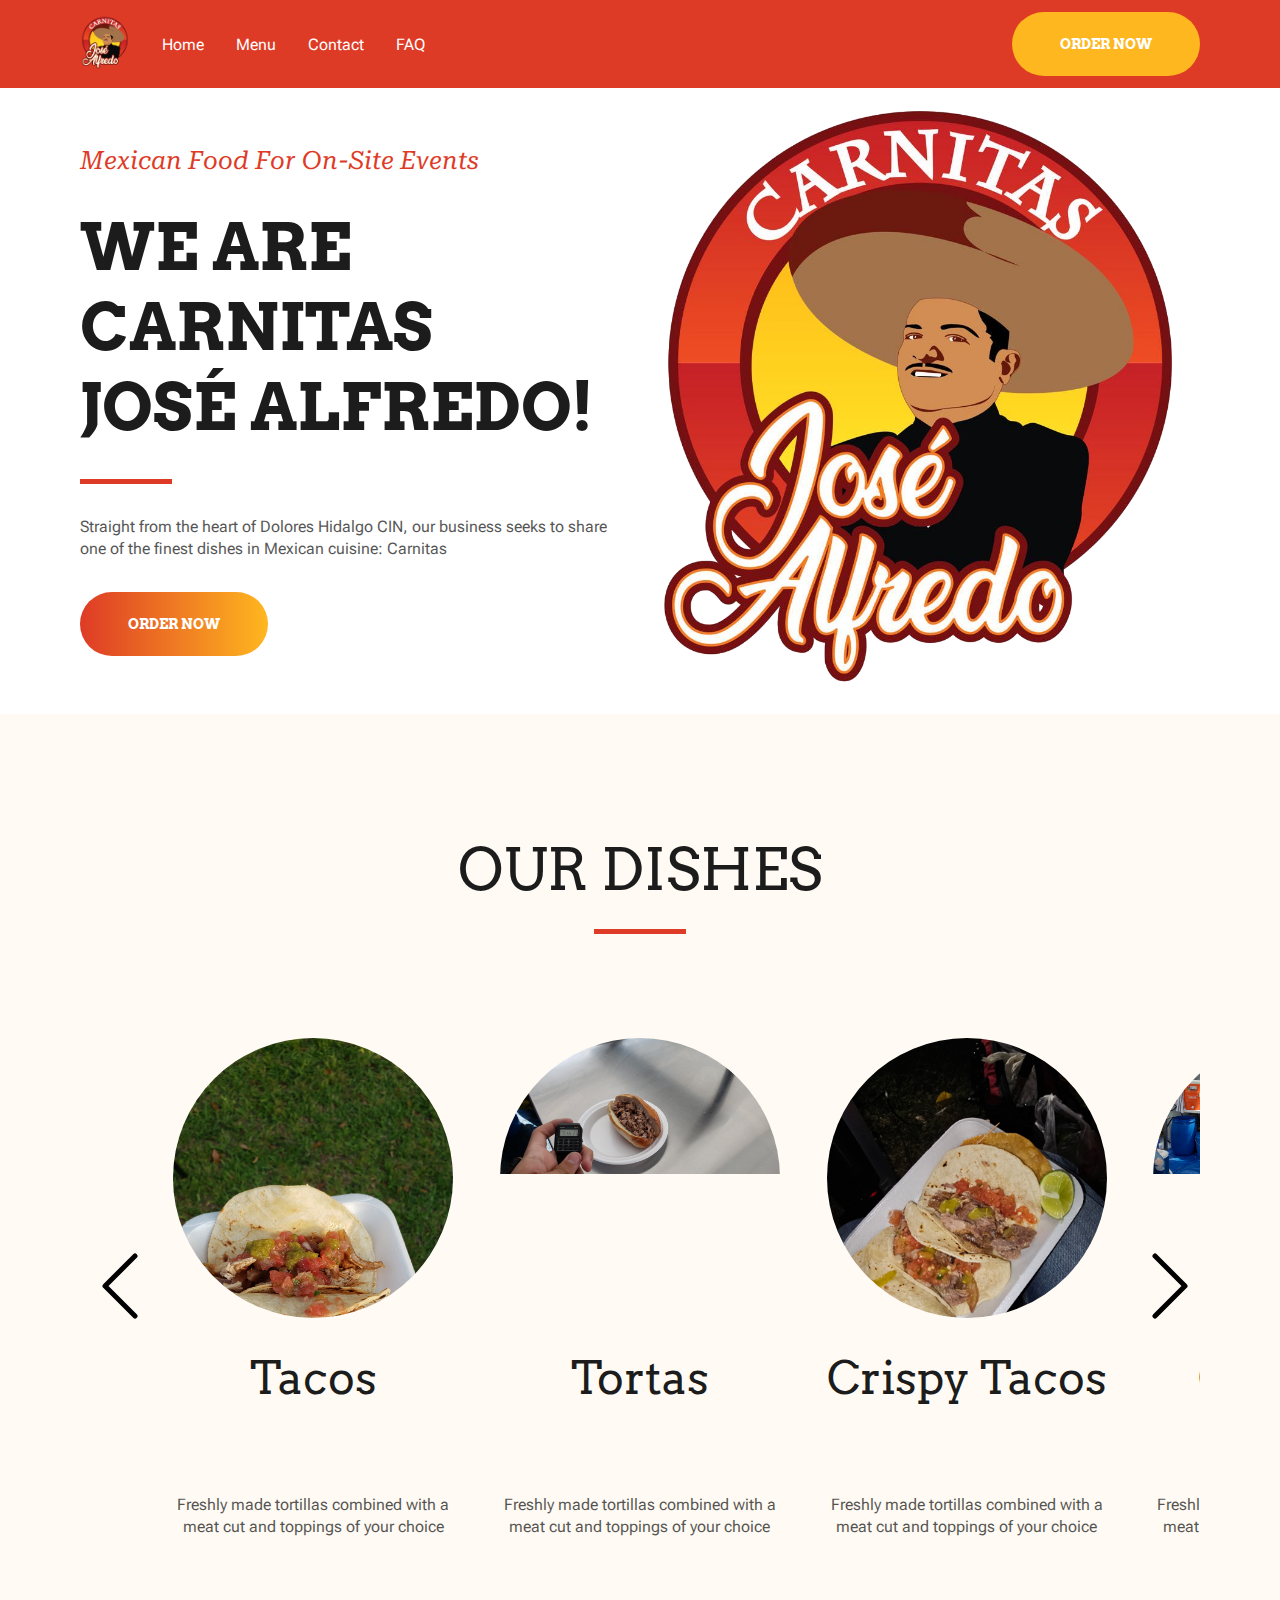
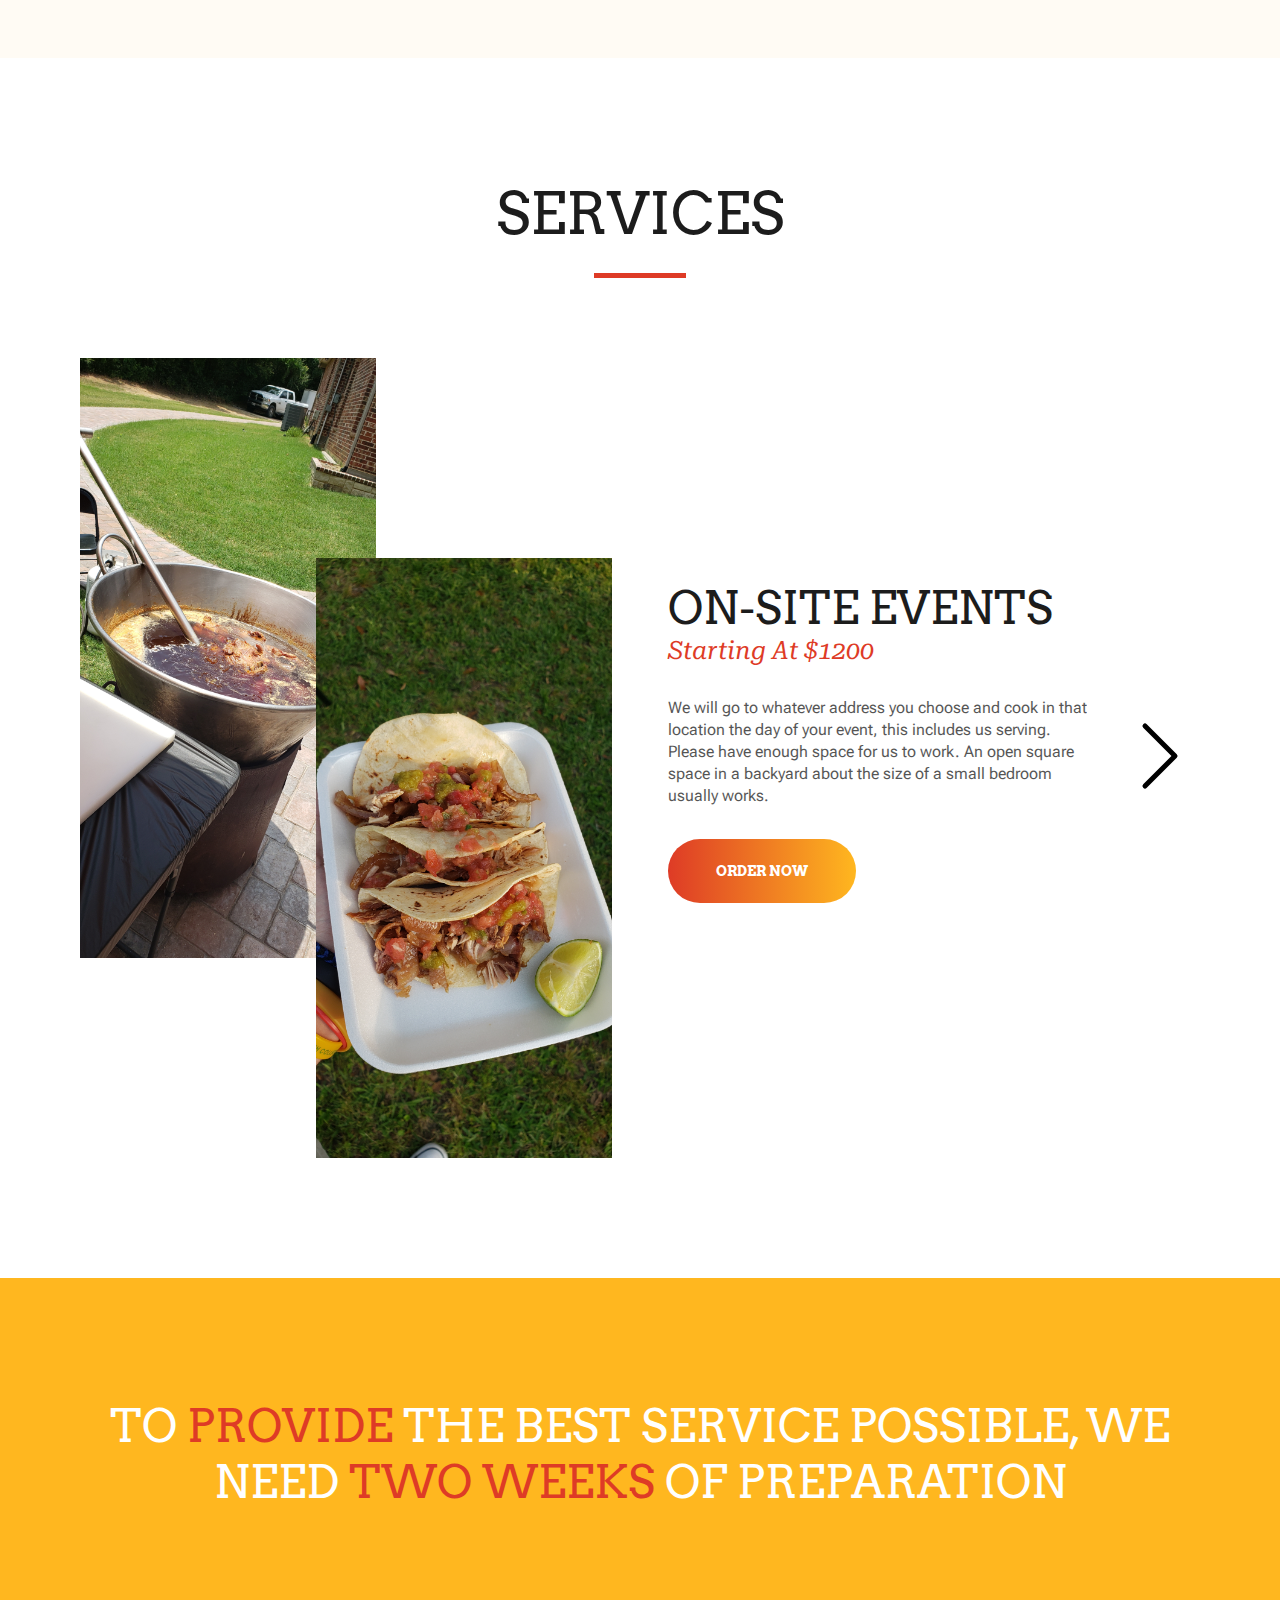
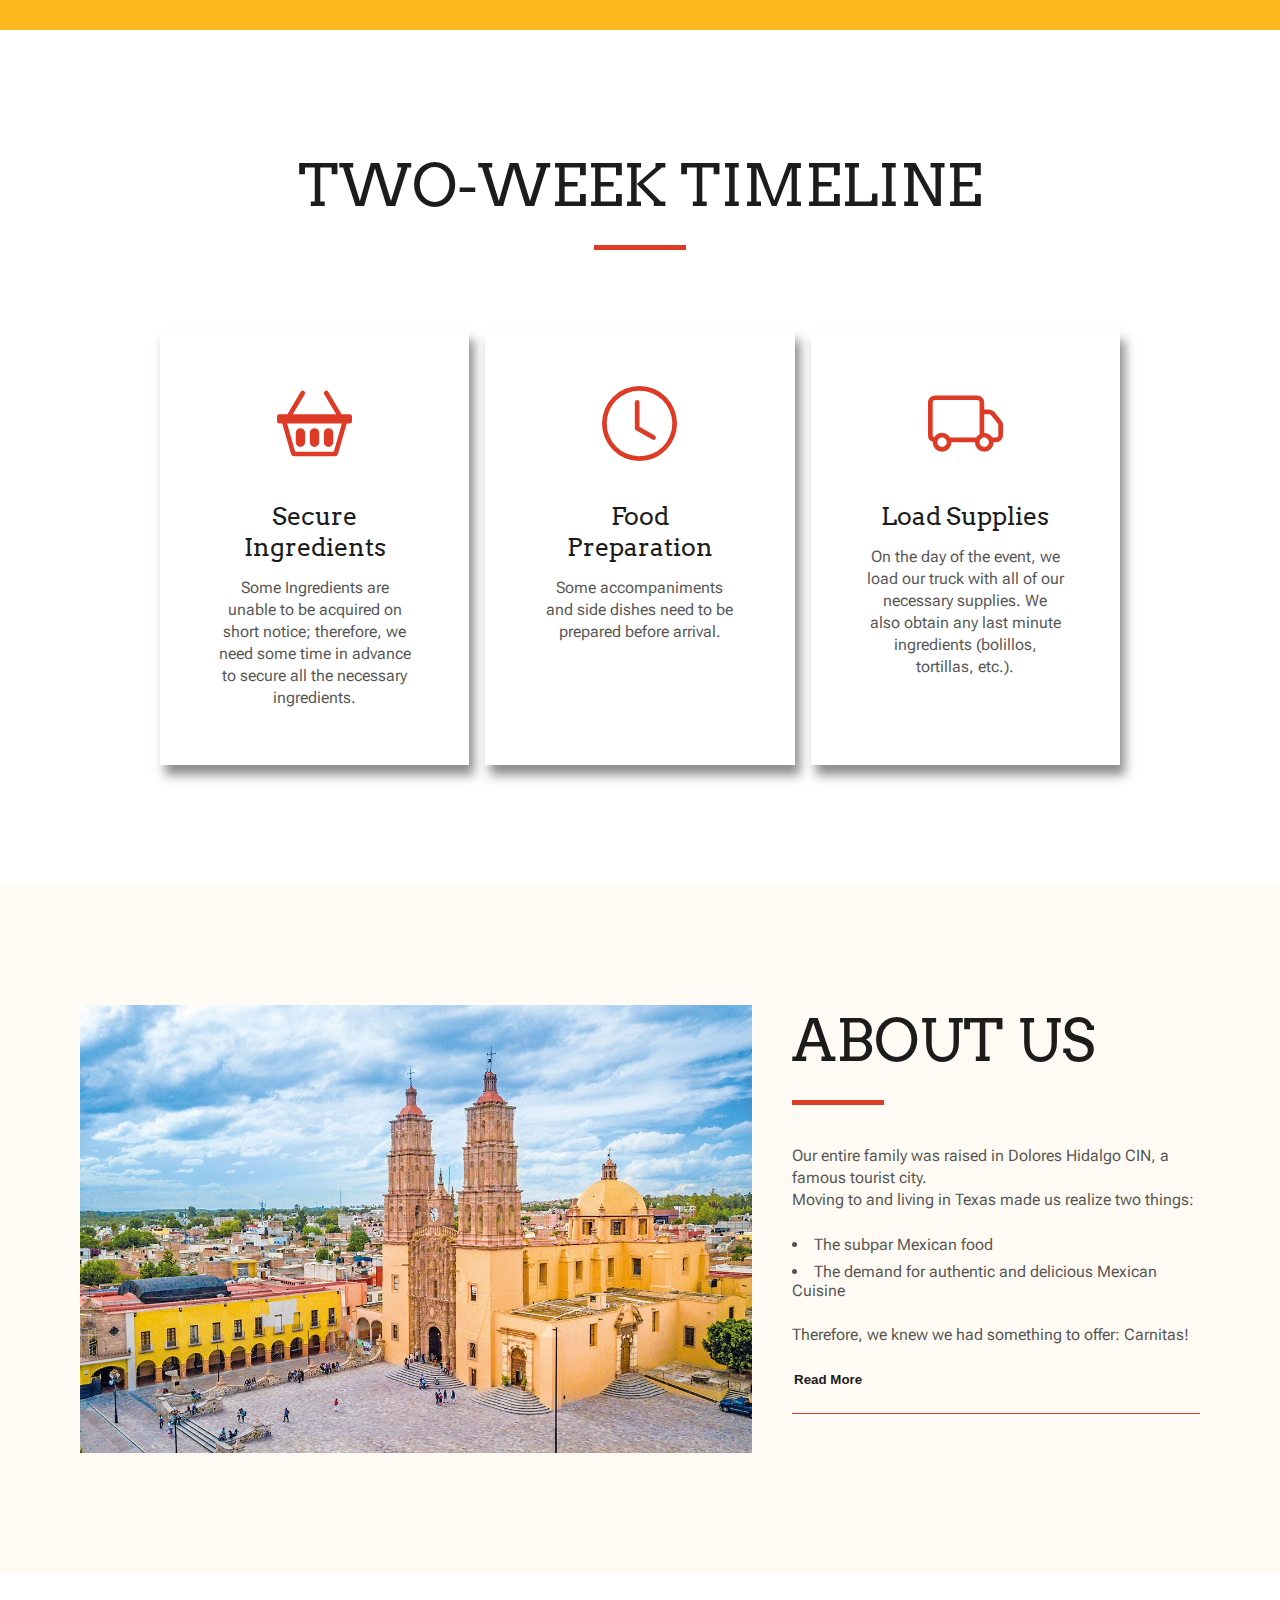
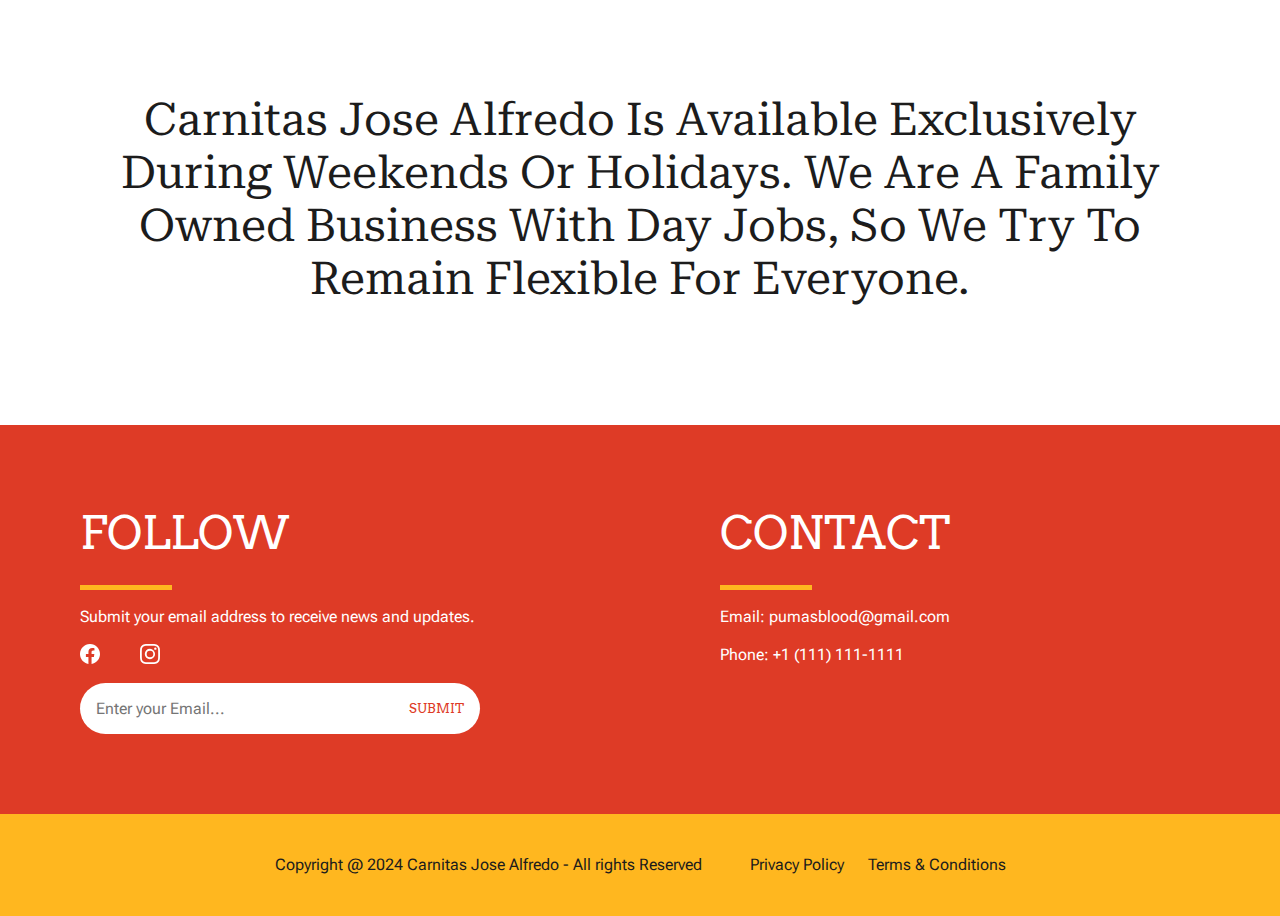
==== Website_files/index.html @ 7b14efde "cleaned index js file" ====
<!DOCTYPE html>
<html lang="en-US">
<head>
    <meta charset="UTF-8">
    <meta name="viewport" content="width=device-width, initial-scale=1.0">
    <title>Carnitas Jose Alfredo!</title>


    <link rel="preconnect" href="https://fonts.googleapis.com">
    <link rel="preconnect" href="https://fonts.gstatic.com" crossorigin>
    <link href="https://fonts.googleapis.com/css2?family=Arvo:ital,wght@0,400;0,700;1,400;1,700&family=Roboto+Flex:opsz,wght@8..144,100..1000&family=Roboto+Serif:ital,opsz,wght@0,8..144,100..900;1,8..144,100..900&display=swap" rel="stylesheet">

    
    <link rel="stylesheet" href="css/style.css" />
    <link rel="stylesheet" href="css/animations.css" />

</head>
<body>

    <!-- header -->
    <header>
        
       <div>
           <a href=""><img src="Images\carnitas_logo_transparent.png" width="50" height="56" alt="Carnitas logo"></a>
           <nav>
            <ul>
                <li><a href="index.html">Home</a></li>
                <li><a href="menu.html#menu_banner">Menu</a></li>
                <li><a href="contact.html">Contact</a></li>
                <li><a href="contact.html#faq">FAQ</a></li>
            </ul>
           </nav>
       </div>

       <a href="menu.html" class="btn_outline"> ORDER NOW </a>

    </header>

     <!-- Scroll to top button -->

     <a href="#" id="to-top">
        <img src="Images/arrow-up.svg" alt="">
    </a>

    <!-- Hero -->

    <section class="Hero">
        <div id="left_hero">
            <div id="content">
            <h5>Mexican Food for On-site Events</h5>
            <h1>WE ARE CARNITAS <br>JOSé ALFREDO!</h1>
            <hr>
            <p>Straight from the heart of Dolores Hidalgo CIN, our business seeks to share one of the finest dishes in Mexican cuisine: Carnitas</p>
            </div>
            
            <div>
                <a href="" class="btn_outline"> ORDER NOW </a>
            </div>
        </div>
        <div id="right_hero">
            <img src="Images/carnitas_logo_transparent.png" alt="">
        </div>

    </section>

    <!-- Dishes -->

    <section class="Dishes">

        <div id="dish">
            <div id="subtitle">
                <h2>OUR DISHES</h2>
                <hr>
            </div>

            <div class="container">

                <div class="handle left-handle">
                    <img class="arrow left-arrow" src="Images\chevron-left.svg" width="80" height="80" alt="arrow left">
                </div>
        
                <div class="slider">
                    <div class="thing">
                        <div class="card show" id="tacos">
                            <div>
                                <img src="Images/Tacos_Bright.jpg" alt="">
                            </div>
                            <h3>tacos</h3>
                            <p>Freshly made tortillas combined with  a meat cut and toppings of your choice</p>
                        </div>
                    </div>
                    
                    <div class="thing">
                        <div class="card show" id="torta">
                            <div>
                                <img src="Images/torta.jpg" alt="">
                            </div>
                            <h3>tortas</h3>
                            <p>Freshly made tortillas combined with  a meat cut and toppings of your choice</p>
                        </div>
                    </div>

                    <div class="thing">
                        <div class="card show" id="dorados">
                            <div>
                                <img src="Images/Tacos_Dark.jpg" alt="">
                            </div>
                            <h3>crispy tacos</h3>
                            <p>Freshly made tortillas combined with  a meat cut and toppings of your choice</p>
                        </div>
                    </div>
                    
                    <div class="thing">
                        <div class="card show" id="special">
                            <div>
                                <img src="Images/apa_look_away.jpg" alt="">
                            </div>
                            <h3>gorditas</h3>
                            <p>Freshly made tortillas combined with  a meat cut and toppings of your choice</p>
                        </div>
                    </div>

                    <div class="thing">
                        <div class="card show" id="special2">
                            <div>
                                <img src="Images/Cazo_vertical.jpg" alt="">
                            </div>
                            <h3>rice</h3>
                            <p>Freshly made tortillas combined with  a meat cut and toppings of your choice</p>
                        </div>
                    </div>

                    <div class="thing">
                        <div class="card show" id="special2">
                            <div>
                                <img src="Images/Cazo_vertical.jpg" alt="">
                            </div>
                            <h3>beans</h3>
                            <p>Freshly made tortillas combined with  a meat cut and toppings of your choice</p>
                        </div>
                    </div>

                </div>

                <div class="handle right-handle">
                    <img class="arrow right-arrow" src="Images\chevron-right.svg" width="80" height="80" alt="arrow right">
                </div>

            </div>
        </div>
    </section>

    <!-- Services -->

    <section class="Services">
        <div id="subtitle">
            <h2>services</h2>
            <hr>
        </div>


        <div class="container2">
            <div class="carousel">
                <div class="info">
                    <!-- imgs -->
                    <div class="grid_photo">
                        <ul>
                            <li>
                                <img src="Images/Cazo_vertical.jpg" alt="">
                            </li>
                            <li>
                                <img src="Images/Tacos_Bright.jpg" alt="">
                            </li>
                        </ul>
                    </div>
                    <div class="right_sect">
                        <!-- txt -->
                        <div id="content">
                            <div>
                                <h3>ON-SITE EVENTS</h3>
                                <h5>Starting at $1200</h5>
                            </div>
                            <!-- <hr> -->
                            <p>We will go to whatever address you choose and cook in that location the day of your event, this includes us serving. Please have enough space for us to work. An open square space in a backyard about the size of a small bedroom usually works.</p>
                            <div>
                                <a href="" class="btn_outline"> ORDER NOW </a>
                            </div>
                        </div>
                        <div id="point">
                            <img class="pointer right" src="Images/chevron-right.svg" width="80" height="80" alt="">
                        </div>
                    </div>
                </div>
                <div class="info">
                    <div class="right_sect">
                        <div id="point">
                            <img class="pointer left" src="Images/chevron-left.svg" width="80" height="80" alt="">
                        </div>
                        <!-- txt -->
                        <div id="content">
                            <div>
                                <h3>PICKUP</h3>
                                <h5>Starting at $1200</h5>
                            </div>
                            <!-- <hr> -->
                            <p>We will go to whatever address you choose and cook in that location the day of your event, this includes us serving. Please have enough space for us to work. An open square space in a backyard about the size of a small bedroom usually works.</p>
                            <div>
                                <a href="" class="btn_outline"> ORDER NOW </a>
                            </div>
                        </div>
                    </div>
                    <div class="grid_photo">
                        <ul>
                            <li>
                                <img src="Images/Cazo_vertical.jpg" alt="">
                            </li>
                            <li>
                                <img src="Images/Tacos_Bright.jpg" alt="">
                            </li>
                        </ul>
                    </div>
                </div>
            </div>
        </div>
    </section>

    <!-- Yellow banner -->
    
    <section class="banner">
           <h3>To <span>provide</span> the best service possible, we need
            <span>two weeks</span> of preparation</h3>
    </section>

    <!-- Timeline -->

    <section class="timeline">
        <div id="subtitle">
            <h2>two-week timeline</h2>
            <hr>
        </div>

        <div class="steps">
            <div class="step">
                <img src="Images/basket2.svg" width="75" height="75" alt="">
                <div>
                    <h4>Secure Ingredients</h4>
                    <p>Some Ingredients are unable to be acquired on short notice; therefore, we need some time in advance to secure all the necessary ingredients.</p>
                </div>
            </div>
            <div class="step">
                <img src="Images/clock.svg" width="75" height="75" alt="">
                <div>
                    <h4>Food Preparation</h4>
                    <p>Some accompaniments and side dishes need to be prepared before arrival.</p>
                </div>
            </div>
            <div class="step">
                <img src="Images/truck.svg" width="75" height="75" alt="">
                <div>
                    <h4>Load Supplies</h4>
                    <p>On the day of the event, we load our truck with all of our necessary supplies. We also obtain any last minute ingredients (bolillos, tortillas, etc.). </p>
                </div>
            </div>
        </div>
    </section>

    <!-- About -->

    <section class="about">
            <img src="Images/parroquia-dolores.jpg" alt="">
            <div class="info2">
                <div id="subtitle">
                    <h2>about us</h2>
                    <hr>
                </div>


                <div class="about_text">
                    <p>
                        Our entire family was raised in Dolores Hidalgo CIN, a famous tourist city. 

                        <br>

                        Moving to and living in Texas made us realize two things:
                    </p>
                        <ul>
                            <li>The subpar Mexican food</li>
                            <li>The demand for authentic and delicious Mexican Cuisine</li>
                        </ul>
                    <p>
                        Therefore, we knew we had something to offer: Carnitas!
                    </p>

                    <div class="button">
                        <button>Read More</button>
                    </div>

                    <p class="read_more hide">
                        Carnitas dishes originated from the state of Michoacan, home to the world capital of carnitas: the renowned city of Quiroga.
                    </p>
                    
                    <p class="read_more hide">
                        Although we are all from Dolores, which is based in the state of Guanajuato, the recipe we use actually comes from the state of Michoacan. We are confident that if you have tasted authentic Carnitas before, you will savor that genuine flavor from our Carnitas as well!
                    </p>

                    <hr>
                </div>
                
            </div>

    </section>

    <!-- Important -->

    <section class="important">
        <h3>Carnitas Jose Alfredo is available exclusively during weekends or holidays. We are a family owned business with day jobs, so we try to remain flexible for everyone.
        </h3>
    </section>

    <!-- Footer -->

    <footer>
        <div class="top">
            <div name="follow">
                <div id="subtitle">
                    <h3>Follow</h3>
                    <hr>
                </div>

                <p>Submit your email address to receive news and updates.</p>
                <div id="socials">
                    <a href=""><img src="Images/facebook.svg" alt="facebook"></a>
                    <a href=""><img src="Images/instagram.svg" alt="instagram"></a>
                </div>
                <form action="" class="newsletter">
                   
                        <input type="email" name="" id="email" placeholder="Enter your Email...">
                        <input type="button" id="btn" value="submit">
                    
                </form>

                
            </div>
            <div name="contact">
                <div id="subtitle">
                    <h3>Contact</h3>
                    <hr>
                </div>

                <p>Email: pumasblood@gmail.com</p>

                <p>Phone: +1 (111) 111-1111</p>
            </div>
        </div>

        <div class="bottom">
            <p>Copyright @ 2024 Carnitas Jose Alfredo - All rights Reserved</p>
            <div class="vertical_line"></div>
            <p>Privacy Policy</p>
            <p>Terms & Conditions</p>
        </div>


    </footer>

    <script src='../javascript/index.js'>
        
    </script>


</body>
</html>
---- Website_files/css/style.css ----
*{
    box-sizing: border-box;
    margin: 0;
    padding: 0;
    
    
}

/* Default Typography */

html {
    font-size: 14px;
    font-family: 'Arvo','Roboto Flex', 'Roboto Serif';
}

h1{
    font-size: 4.624rem;
    text-transform: uppercase;
    color: rgb(28, 28, 28);
    font-weight: bold;
}

h2{
    font-size: 4.110rem;
    font-weight: normal;
    text-transform: uppercase;
    color: rgb(28, 28, 28);
}

h3{
    font-size: 3.247rem;
    font-weight: normal;
    text-transform: capitalize;
    color: rgb(28, 28, 28);
}

h4{
    font-size: 1.802rem;
    font-weight: normal;
    text-transform: capitalize;
    color: rgb(28, 28, 28);
}

h5{
    font-size: 1.802rem;
    font-weight: normal;
    font-family: 'Roboto Serif';
    text-transform: capitalize;
    color: rgb(222, 59, 38);
    font-style: italic;
}


p{
    color: rgb(28, 28, 28);
    font-family: 'Roboto Flex';
    font-weight: normal;
    font-size: 1.125rem;
    opacity: 75%;
    letter-spacing: 0.15%;
    line-height: 22px;
}

/* Other default stuff */

#subtitle{
    display: flex;
    flex-direction: column;
    align-items: center;
    text-align: center;
    margin-bottom: 80px;
    gap: 24px;
}

hr{
    width: 92px;
    border: none;
    height: 5px;
    color: rgb(222, 59, 38);  /* old IE */
    background-color: rgb(222, 59, 38);  /* Modern Browsers */
}

.btn_outline{
    background-color: rgb(255, 183, 31);
    padding: 24px 48px;
    border-radius: 32px;
    text-decoration: none;
    color: rgb(255, 255, 255);
    font-size: 1rem;
    font-family: 'Arvo';
    font-weight: bold;
    letter-spacing: 0.25%;
    display: inline-flex;
}

form input:focus,
form textarea:focus{
    outline: none;
}

#to-top {
    display: flex;
    position: fixed;
    bottom: 30px;
    right: 30px;
    width: 40px;
    height: 40px;
    padding: 10px;
    border: 1px solid rgb(28, 28, 28);
    border-radius: 14px;
    background-color: white;
    transform: scale(0);
    cursor: pointer;
}

/* Header menu */

header{
    display: flex;
    background-color: rgb(222, 59, 38);
    font-family: 'Roboto Flex', 'Arvo';
    justify-content: space-between;
    align-items: center;
    padding: 0 80px;
    height: 88px;
}
header div{
    display: flex;
    align-items: center;
    gap: 32px;
}

nav ul{
   
    list-style: none;
    display: flex;
    gap: 32px;

}

nav ul a{
    text-decoration: none;
    color: rgb(255, 255, 255);
    font-size: 1.125rem;
    letter-spacing: 0.15%;
}



/* Hero */

.Hero{
    display: flex;
    padding: 0 80px;
    gap: 16px;
    align-items: center;
    justify-content: space-between;
    height: 100%;
}

.Hero .btn_outline{
    background-image: linear-gradient(to right, rgb(222, 59, 38) , rgb(255, 183, 31));
}

#content{
    display: inline-flex;
    flex-direction: column;
    gap: 32px;
    margin-bottom: 32px;
    text-align: left center;    
}

#right_hero img{
    width: 100%;
    height: auto;
}

/* Dishes Section */

:root{
    --slider-padding: 5rem;
}

.Dishes{
    background-color: rgba(255, 183, 31, .05);
    padding: 120px 0px;
    display: flex;
    flex-direction: column;
    width: 100%;
}

#dish{
    display: flex;
    flex-direction: column;
    align-items: center;
    gap: 24px;
    margin: 0px 80px;
}


/* .handle:hover{
    background-color: rgb(255, 0, 0,0.5);
} */

.card{
    display: flex;
    flex-direction: column;
    align-items: center;
    text-align: center;
    gap: 32px;
    width: 280px;
    /* background-color: rgba(0, 0, 255, 0.3) */
}

.card h3{
    height: 112px;
    text-align: center;
}

.card div{
    border-radius: 50%;
    width: 280px;
    height: 280px;
    display: inline-block; 
    position: relative;
    overflow: hidden;
}

.card img{
    width: 280px;
}

.carousel .show{
    display: flex;
 }
 .carousel .hide{
     display: none;
 }
 
 .arrow{
     cursor: pointer;
 }

/* Services section */

.Services{
    padding: 120px 0px;
    display: flex;
    flex-direction: column;
}

.container2{
    margin: 0px 80px;
    overflow: hidden;
}



.grid_photo{
    width: 50%;
    /* border: solid 1px black; */
}

.grid_photo ul{
    display: grid;
    list-style-type: none;
    grid-template-rows: 1fr 2fr 1fr; 
    grid-template-columns: 4fr 1fr 4fr;
}

.grid_photo li{
    width: 100%;
    height: 600px;
    overflow: hidden;
}

.grid_photo img{
    width: 100%;
}

.grid_photo li:nth-child(1){
    grid-row: 1 / span 2;
    grid-column: 1 / span 2;
}

.grid_photo li:nth-child(2){
    grid-row: 2 / span 2;
    grid-column: 2 / span 2;
}

.right_sect{
    display: flex;
    flex-direction: row;
    width: 50%;
    gap: 5%;
}

#point{
    align-self: center;
    cursor: pointer;
}

.Services #content{
    justify-content: center;
}

.Services .btn_outline{
    background-image: linear-gradient(to right, rgb(222, 59, 38) , rgb(255, 183, 31));
}

/* Yellow Banner */

.banner{
    background-color: rgb(255, 183, 31);
    padding: 120px 80px;
    text-align: center;
}

.banner h3{
    color: rgb(255, 255, 255);
    text-transform: uppercase;
}

.banner span{
    color: rgb(222, 59, 38);
}

/* Timeline */

.timeline{
    padding: 120px 160px;
    display: flex;
    flex-direction: column;
}

.steps{
    display: flex;
    flex-direction: row;
    justify-content: space-between;
    gap: 16px;
    
}

.step{
    display: flex;
    flex-direction: column;
    box-shadow: 5px 10px 10px  rgba(28, 28, 28,0.5);
    padding: 56px;
    min-width: 300px;
    width: 420px;
    align-items: center;
    gap: 40px;
}

.step div{
    display: flex;
    flex-direction: column;
    gap: 14px;
    text-align: center;
}

/* About */

.about{
    padding: 120px 80px;
    background-color:rgba(255, 183, 31, .05);
    display: flex;
    flex-direction: row;
    gap: 40px;
    height: 100%;
}


.info2{
    display: flex;
    flex-direction: column;

    width: 50%;
}

.about #subtitle{
    align-items: start;
    margin-bottom: 40px;
}


.about img{
    width: 60%;
    height: fit-content;
}

.about_text{
    display: flex;
    flex-direction: column;
    gap: 24px;
}

.about_text ul{
    font-family: 'Roboto Flex';
    font-size: 1.125rem;
    color: rgb(28, 28, 28);
    opacity: 75%;
    display: flex;
    flex-direction: column;
    gap: 8px;
    list-style: inside;
    letter-spacing: 0.15%;
}

.about_text button{
    color: rgb(28, 28, 28);
    font-weight: bold;
    background-color: transparent;
    border-color: transparent;
    cursor: pointer;
}

.about_text hr{
    height: 1px;
    width: 100%;
}

/* Important section */

.important{
    padding: 120px 80px;
    text-align: center;
    font-family: 'Roboto Serif';
}

/* Footer */

footer{
    display: flex;
    flex-direction: column;
}

.top{
    background-color: rgb(222, 59, 38);
    display: flex;
    padding: 80px;
    gap: 160px;
    
}

.top div{
    display: flex;
    flex-direction: column;
    width: 50%;
    gap: 16px;
}

.top div h3{
    color: white;
    text-transform: uppercase;
}

.top div p{
    color: white;
    opacity: 100%;
}

.top #subtitle{
    align-items: start;
    margin-bottom: 0px;
}

.top div hr{
    color: rgb(255, 183, 31);  /* old IE */
    background-color: rgb(255, 183, 31);  /* Modern Browsers */
}

#socials{
    display: flex;
    flex-direction: row;
    gap: 40px;
}

#socials img{
    width: 20px;
    height: 20px;
}

.bottom{
    display: flex;
    flex-direction: row;
    gap: 24px;
    background-color: rgb(255, 183, 31);
    padding: 40px 80px;
    justify-content: center;
    align-items: center;
}

.bottom p{
    color: rgb(28, 28, 28);
    opacity: 100%;
}

.newsletter{
    display: flex;
    flex-direction: row;
    background-color: white;
    border-radius: 40px;
    width: 400px;
}

.newsletter #email{
    color: rgb(28, 28, 28);
    font-family: 'Roboto Flex';
    font-weight: normal;
    font-size: 1.125rem;
    letter-spacing: 0.15%;
    width: 100%;
    padding: 16px;
    background-color: transparent;
    border: none;
}

.newsletter #btn{
    font-family: 'Arvo';
    text-transform: uppercase;
    color: rgb(222, 59, 38);
    padding: 16px;
    background-color: transparent;
    border: none;
    cursor: pointer;
}

/*------------------------Menu page------------------------*/

/* Little Hero */

.little_hero{
    background-image: url('../Images/puesto_horizontal.jpg');
    background-size: cover;
    background-repeat: no-repeat;
    background-position: center center;
}

.little_hero div{
    background-color: rgba(222, 59, 38, .6);
    padding: 120px 80px;
    width: 100%;
}

.little_hero h1{
    color: white;
}

/* Package Plans */

#pickup{
    display: flex;
    flex-direction: row;
}

#pickup #subtitle{
    width: 50%;
    margin-bottom: 0;
    align-items: center;
    justify-content: center;
    background-color: rgb(255, 183, 31);
}

#pickup #subtitle h2{
    color: white;
}

#pickup #frame{
    display: flex;
    align-items: center;
    justify-content: center;
    width: 50%;
    background-color: rgba(255, 183, 31, 0.1);
    padding: 120px 80px;
   
}

/* ada */

#on_site{
    display: flex;
    flex-direction: row;
}

#on_site #subtitle{
    width: 50%;
    margin-bottom: 0;
    align-items: center;
    justify-content: center;
    background-color: rgb(222, 59, 38);
}

#on_site #subtitle hr{
    color: rgb(255, 183, 31);
    background-color: rgb(255, 183, 31);
}

#on_site #subtitle h2{
    color: white;
}

#on_site #frame{
    display: flex;
    align-items: center;
    justify-content: center;
    width: 50%;
    background-color: rgba(255, 183, 31, 0.1);
    padding: 120px 80px;
   
}

.plan_card{
    display: flex;
    flex-direction: column;
    gap: 20px;
    background-color: white;
    width: fit-content;
    border-style: solid;
    border-color: rgb(28, 28, 28);
    border-width: 1px;
    border-radius: 16px;
    padding: 24px;
}

.plan_nav{
    display: flex;
    justify-content: space-between;
    border-style: solid;
    border-color: rgba(28, 28, 28, 0.25);
    border-width: 1px;
    border-radius: 40px;
    padding: 4px;
    list-style: none;
}

.plan_nav li{
    display: flex;
    width: 90px;
    height: 55px;
    /* padding: 12px 24px; */
    font-size: 1.802rem;
    align-items: center;
    justify-content: center;
    /* border-style: solid;
    border-width: 1px; */
    border-radius: 40px;
    color: rgb(28, 28, 28);
    
}

#price{
    display: flex;
}

sub{
    font-size: 1rem;
    align-self:last baseline;
    padding-bottom: 16px;
    padding-left: 2px;
    padding-right: 2px;
}

/* .plan_nav ul li:nth-child(1) a{
    color: white;
} */


.plan_card .pricing{
    display: flex;
    flex-direction: column;
    align-items: center;
    justify-content: center;
    margin-top: 20px;
    margin-bottom: 20px;
}

sup{
    font-weight: normal;
    font-size: 32px;
}

.plan_card hr{
    width: 100%;
    height: 1px;
    color: rgba(28, 28, 28, 0.25);
    background-color: rgba(28, 28, 28, 0.25);
}

.plan_card .details{
    display: flex;
    flex-direction: column;
    gap: 12px;
    list-style: inside none;
   
}

.plan_card .details li{
    font-family: 'Roboto Flex';
    justify-content: center;
    align-items: center;
    padding-left: 24px;
}

.y-detail{
    background-image: url('../Images/check-circle.svg');
    background-repeat: no-repeat;
    color: rgb(28, 28, 28);
}

.x-detail{
    background-image: url('../Images/x-circle.svg');
    background-repeat: no-repeat;
    color: rgba(28, 28, 28,0.5);
}

.plan_card .btn_outline{
    width: 100%;
    text-align: center;
    justify-content: center;
    text-transform: uppercase;
    font-family: 'Arvo', 'Roboto Flex';
    background-image: linear-gradient(to right, rgb(222, 59, 38) , rgb(255, 183, 31));
}

/* Menu banner */

#menu_banner{
    background-image: linear-gradient(to right, rgb(222, 59, 38) , rgb(255, 183, 31));
    padding: 120px;
    justify-content: center;
    text-align: center;
}

#menu_banner h2{
    color: white;
}

/* Table */

.table{
    padding: 120px 240px;
}

table{
    border-collapse: collapse;
    width: 100%;
    border-radius: 4px;
    overflow: hidden;
}

th,
td{
    padding: 12px 24px;
}

table th,
tfoot td{
    text-align: start;
    background-color: rgb(222, 59, 38);
}

table thead tr th:nth-last-child(1),
table thead tr th:nth-last-child(2){
    text-align: center;
    text-transform: uppercase;
    color: white;
    width: 120px;
}

table tbody tr td:nth-last-child(1),
table tbody tr td:nth-last-child(2)
{
    text-align: center;
}


table thead tr th:nth-child(1){
    text-align: start;
    text-transform: uppercase;
    color: white;
}

table tbody tr:nth-child(1),
table tbody tr:nth-child(8){
    background-color: rgb(255, 183, 31);
    text-align: start;
    text-transform: uppercase;
    font-weight: bold;
    color: white;
}

table tbody tr{
    border-bottom: 1px solid rgba(28, 28, 28, 0.25);
}

table tbody tr:nth-child(1),
table tbody tr:nth-child(7),
table tbody tr:nth-child(8),
table tbody tr:nth-child(17){
    border-bottom: 0px solid;
}

table tfoot tr td{
    font-family: 'Roboto Flex';
    font-weight: normal;
    color: white;
}

/* Sides section */

.sides{
    background-color: rgba(255, 183, 31,0.1);
    padding: 120px 160px;
}

.sides_cards{
    display: grid;
    grid-template-columns: 400px 400px 400px;
    height: fit-content;
    width: 100%;
    /* grid-column-gap: 100px; */
    justify-content: space-between;
}

.s_card{
    display: flex;
    flex-direction: column;
    width: fit-content;
    align-items: start;
    background-color: white;
    box-shadow: 5px 5px 15px rgba(28, 28, 28, 0.3);
}

#card_img{
    width: 400px;
    height: 280px;
    display: inline-block; 
    position: relative;
    overflow: hidden;
}

.s_card img{
    width: 400px;
}

#card_bottom{
    display: flex;
    flex-direction: column;
    gap: 40px;
    padding: 24px;
    margin-bottom: 24px;
    width: 100%;
}

#s_and_price{
    display: flex;
    align-items: center;
    justify-content: center;
    width: 100%;
}

#s_and_price hr{
    width: 100%;
    border: none;
    height: 1px;
    background: #000;
    background: repeating-linear-gradient(90deg,rgba(28, 28, 28, 0.75),rgba(28, 28, 28, 0.75) 6px,transparent 6px,transparent 12px);
}

#s_and_price span{
    color: rgb(222, 59, 38);
}

/* Other dishes */

.other{
    padding: 120px 80px;
}

.other h3{
    text-transform: uppercase;
}

.other ul{
    display: flex;
    flex-direction: column;
    gap: 8px;
}

.other ul li{
    text-transform: capitalize;
}

/*------------------------Contact page------------------------*/

/* Little Hero */

.little_hero2{
    background-image: url('../Images/apa_puesto.jpg');
    background-size: cover;
    background-repeat: no-repeat;
    background-position: center top;
}

.little_hero2 div{
    background-color: rgba(222, 59, 38, .6);
    padding: 120px 80px;
    width: 100%;
}

.little_hero2 h1{
    color: white;
}

/* FAQ section*/

#faq{
    padding: 120px 80px;
}

.questions{
    list-style: none;
    cursor: pointer;
}

.question h4{
    text-transform: none;
    padding-left: 72px;
    list-style: none;
}

.answer{
    max-height: 0px;
    overflow: hidden;
}

.answer_content{
    padding-top: 20px;
    opacity: 100%;
}

/* Fill-out form */

.fill_form{
    background-color: rgba(255, 183, 31,0.1);
    padding: 120px 80px;
}

.message_form{
    display: flex;
    flex-direction: column;
    gap: 56px;
}

#title_stuff{
    display: flex;
    flex-direction: column;
    gap: 36px;
}

#title_stuff h2,
#title_stuff h5{
    text-transform: none;
}

.p_info{
    display: flex;
    flex-direction: row;
    gap: 24px;
}

.message_form input,
.message_form textarea{
    width: 100%;
    padding: 24px 8px;
    background-color: transparent;
    border: none;
    border-bottom: 1px solid rgba(28, 28, 28, 0.3);
    font-family: 'Roboto Flex', 'Arvo';
   
}

.message_form textarea{
    resize: none;
    height: 64px;
}

.message_form .btn_outline{
    text-transform: uppercase;
    font-weight: bold;
    background-image: linear-gradient(to right, rgb(222, 59, 38) , rgb(255, 183, 31));
}

/* Default stuff */
---- Website_files/css/animations.css ----
/* html */
html{
    scroll-behavior: smooth;
}
/* header */
nav ul a{
    transition: color .6s ease;
}


nav ul a:hover{
    color: rgb(255, 183, 31);
    text-decoration: underline;
}

/* button */
.btn_outline{
    transition: box-shadow .6s ease;
}

.btn_outline:hover{
    box-sizing: border-box;
    box-shadow: 0 5px 10px  rgba(28, 28, 28,0.5);
}

/* footer button */
.newsletter #btn:hover{
    text-decoration: underline;
}

/* To-top button */

#to-top{
    transition: bottom .2s, box-shadow .2s, transform .2s;
}

#to-top:hover{
    bottom: 35px;
    box-shadow: 3px 4px 2px  rgba(28, 28, 28,0.5);
}

#to-top.show{
    transform: scale(1);
}


/* -------------------------------------------------------- Home Page ---------------------------------------------------------------*/

/* Dishes section */

.container{
    display: flex;
    justify-content: center;
    width: 100%;
    overflow: hidden;
}

.slider{
    --items-per-screen: 3;
    --slider-index: 0;
    --translate-value: calc(-100% / var(--items-per-screen));
    display: flex;
    width: calc(100% - 2* var(--slider-padding)); 
    /* overflow: hidden; */
    transform: translateX(calc(var(--slider-index) * var(--translate-value)));
    transition: transform 450ms ease-in-out;
} 

.slider > .thing{
    flex: 0 0 calc(100% / var(--items-per-screen));
    max-width: calc(100% / var(--items-per-screen));
    margin: 0;
    /* background-color: rgb(0, 0, 255, 0.2); */
    justify-items: center;
}

.handle{
    width: var(--slider-padding);
    /* background-color: rgb(255, 0, 0,0.25); */
    z-index: 10;
    align-content: center;
}

/* Dishes section */

.carousel{
    --carousel-index: 0;
    --translate-val: -100%;
    display: grid;
    grid-auto-flow: column;
    grid-auto-columns: 100%;
    transform: translateX(calc(var(--carousel-index) * var(--translate-val)));
    transition: transform 450ms ease-in-out;
}

.carousel > .info{
    display: flex;
    max-width: 100%;
    gap: 5%;
    align-items: center;
}

/* About section */

.about_text{
    transition: display .6s ease;
}

.about_text button:hover{
    text-decoration: underline;
}

.about_text .hide{
    display: none;
}

.about_text .show{
    display: block;
}

/* Timeline section */

.step{
    transition: background-color .6s ease, color .6s ease;
}

.step:hover{
    background-color: rgb(255, 183, 31);
    border: none;
    p,
    h4{
        color: white;
        opacity: 1;
    }
}

/* -------------------------------------------------------- Menu Page ---------------------------------------------------------------*/

/* Side dishes */
.s_card{
    transition: box-shadow .2s ease;

}
.s_card:hover{
    box-shadow: 4px 4px 15px rgba(28, 28, 28, 0.65);
}

/* Package Plans */

.plan_nav li{
    transition: color .2s ease-in-out;
}

.plan_nav .selected{
    transition: color .2s ease-in-out;
    color: white;
    background-image: linear-gradient(to right, rgb(222, 59, 38) , rgb(255, 183, 31));
}
/* 
.details li{
    transition: color .2s ease-in-out;
} */

/* -------------------------------------------------------- Contact Page ---------------------------------------------------------------*/

/* FAQ section */

.questions li{
    padding: 24px;
    display: flex;
    flex-direction: column;
    background-image: url(../Images/chevron-down.svg);
    background-repeat: no-repeat;
    background-size: 24px;
    background-position: top 28px left 34px;
    border-bottom: 1px solid rgba(28, 28, 28, 0.3);
}

.answer{
    color: rgb(28, 28, 28);
    opacity: 100%;
    padding-left: 10px;
    max-height: 0px;
    overflow: hidden;

    transition: max-height 0.2s ease-out;
}
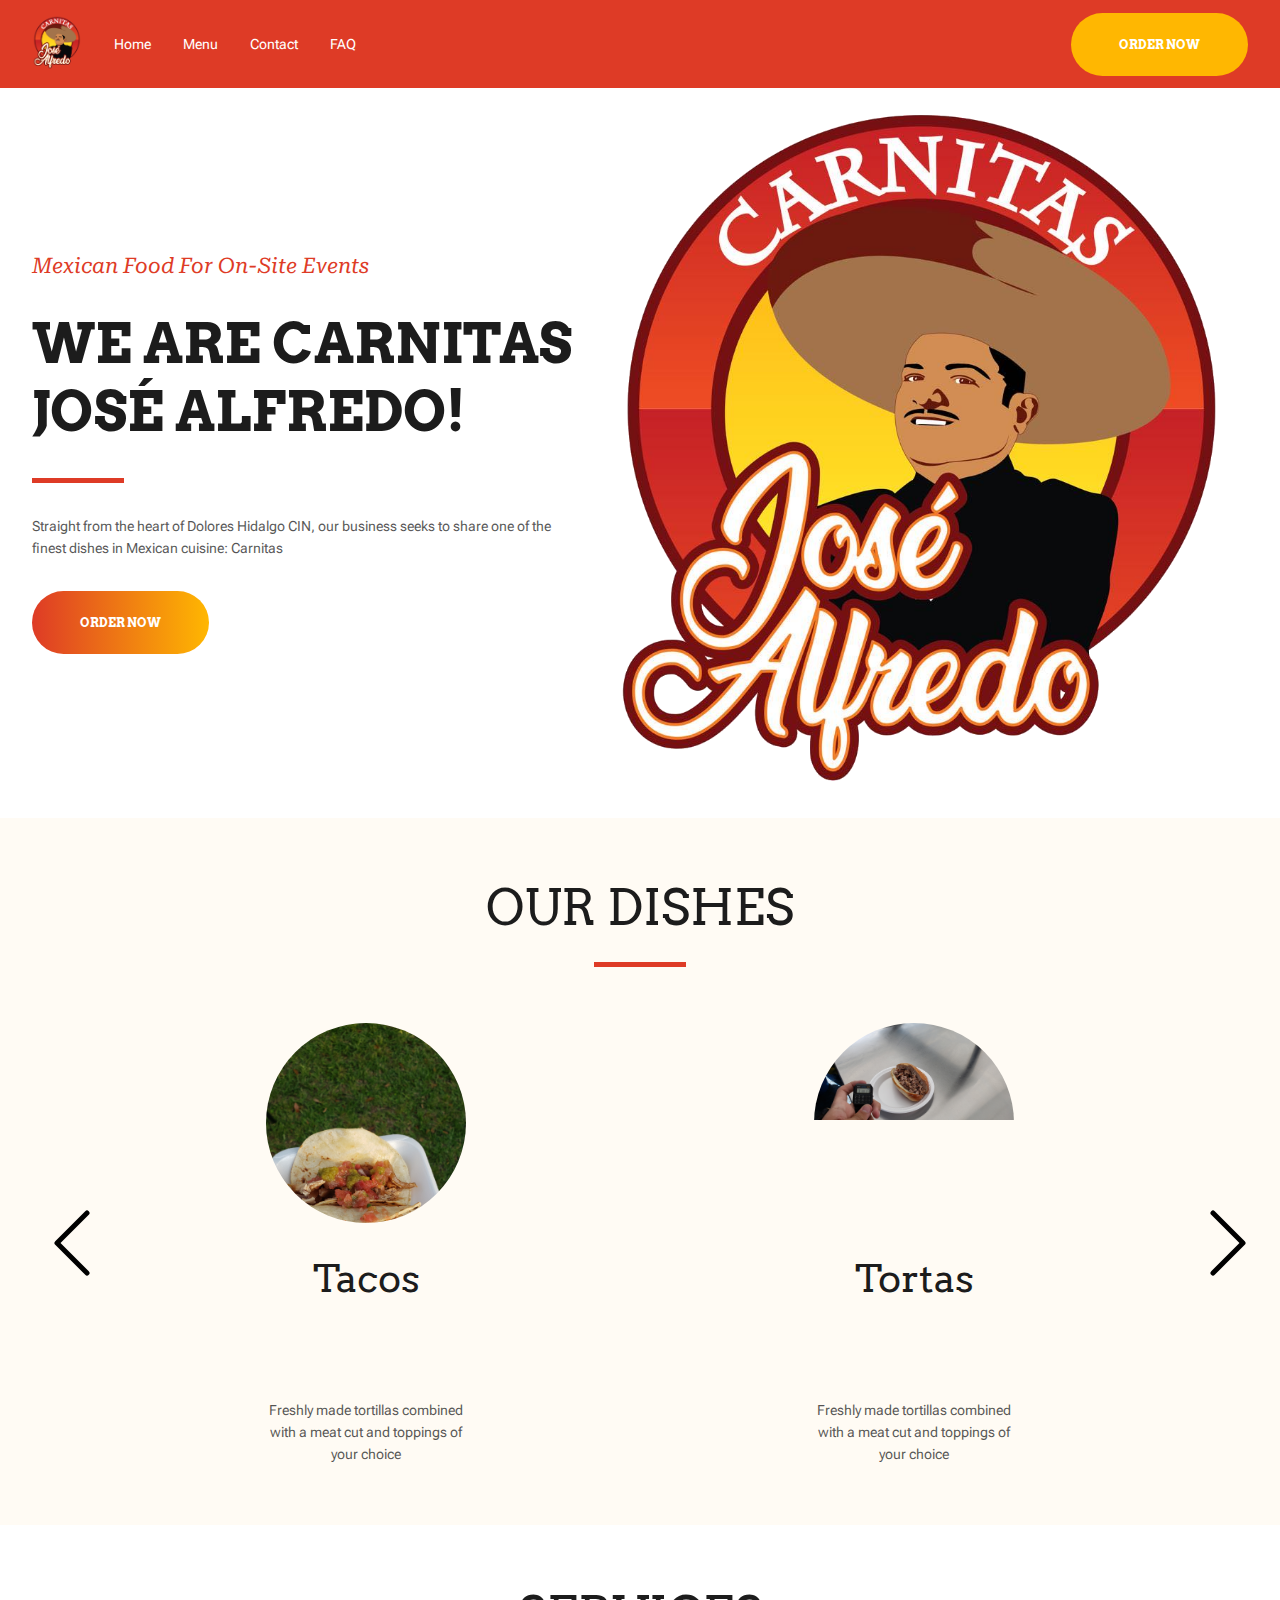
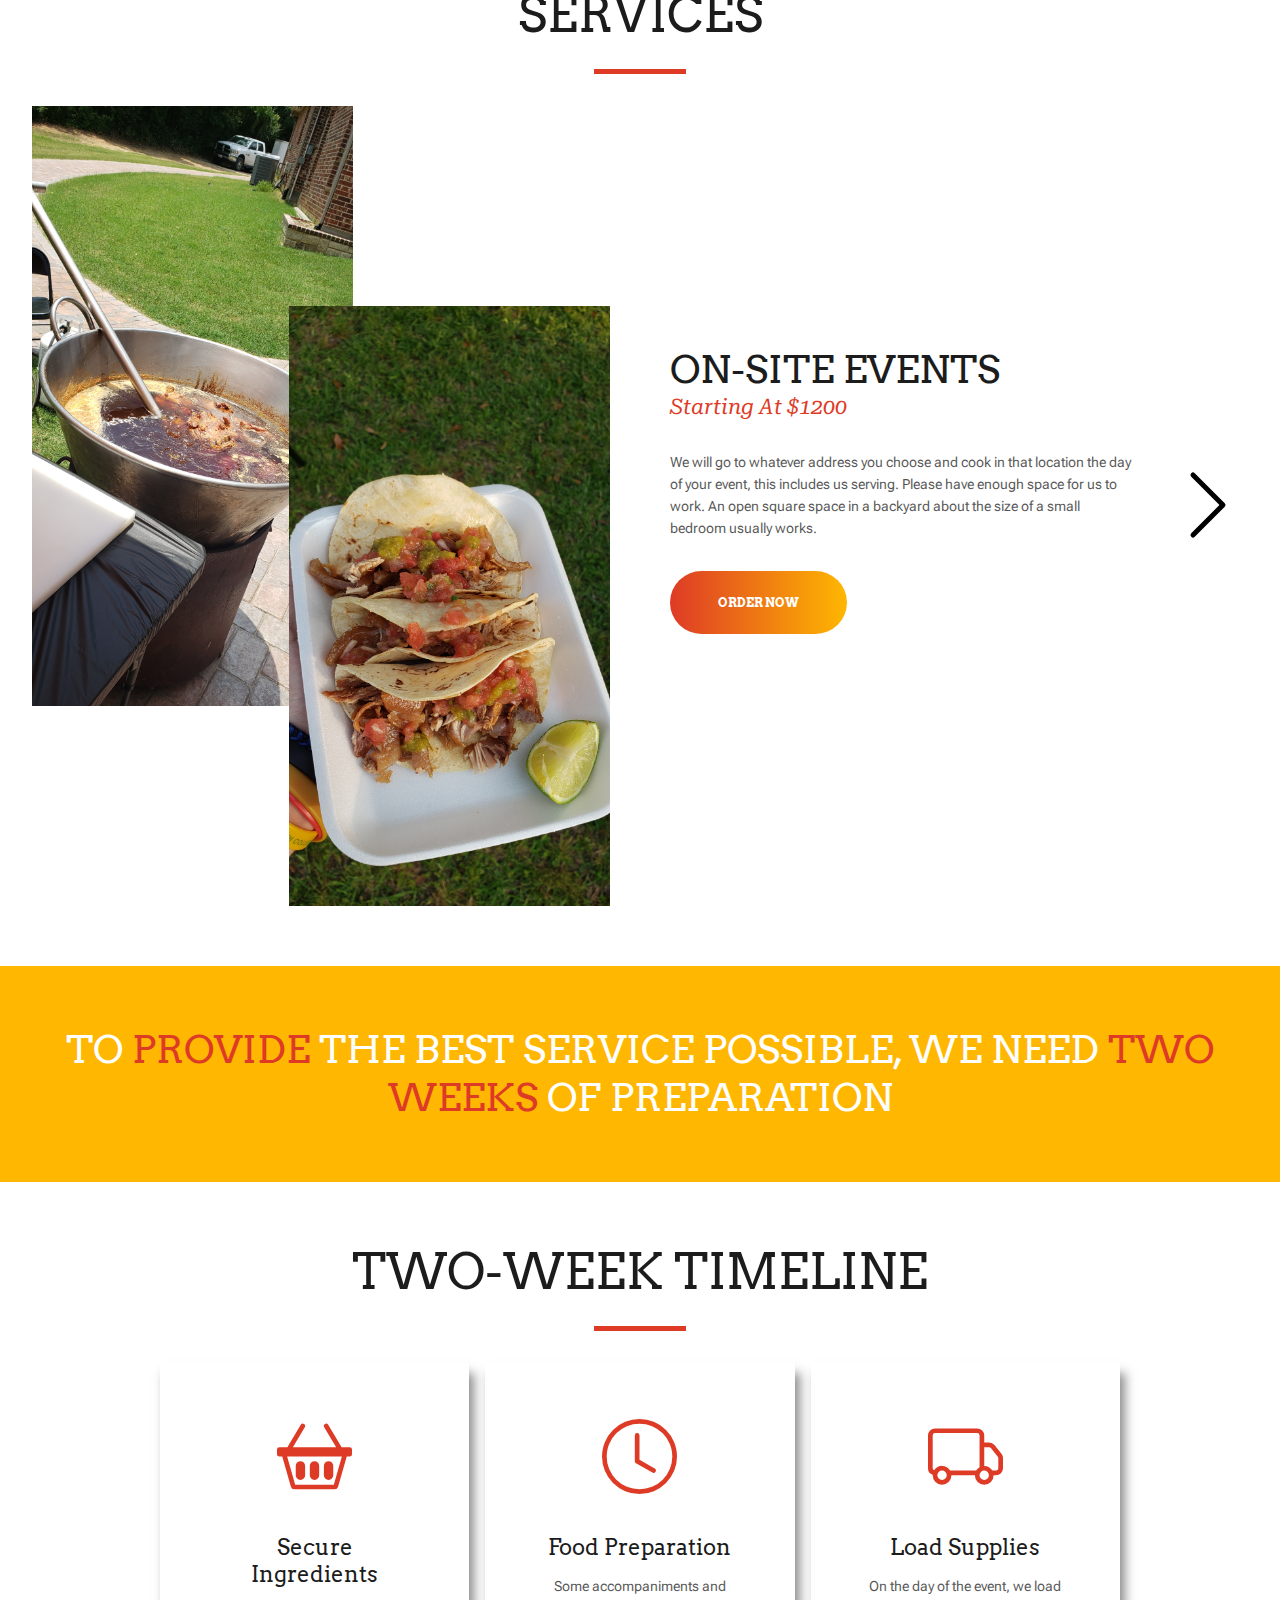
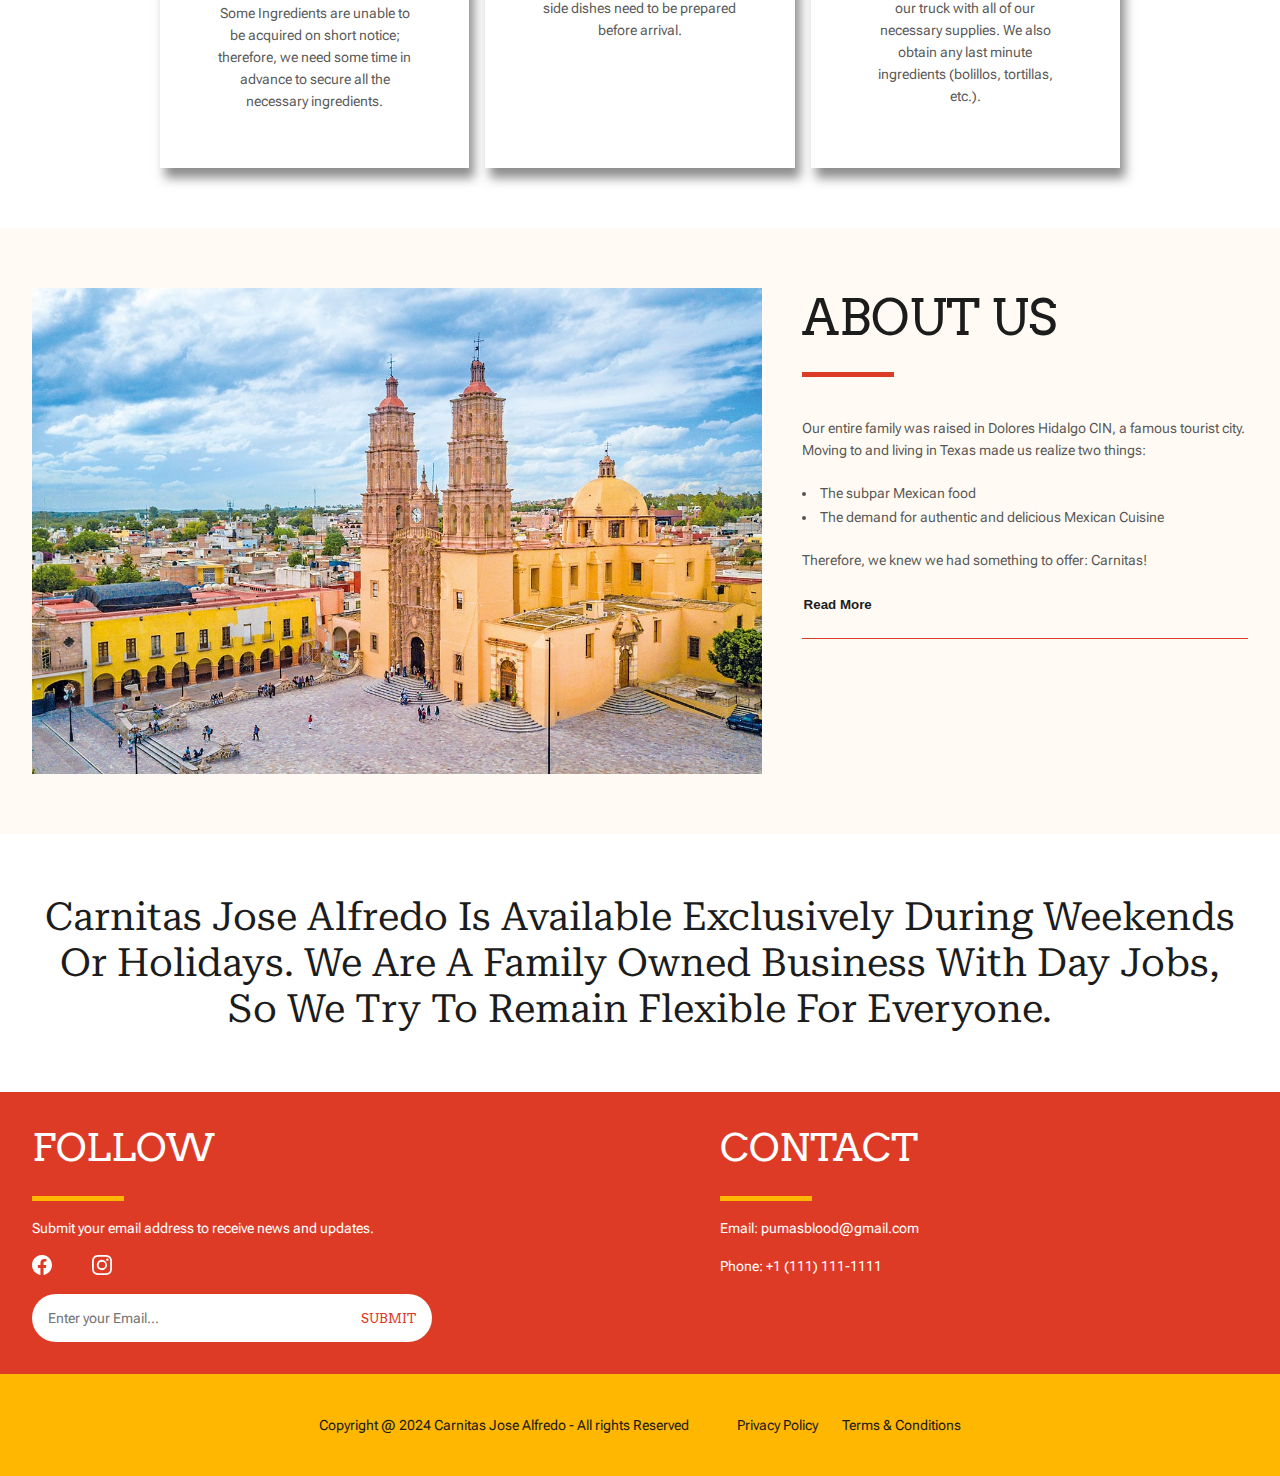
==== commit f424f911: "combined all js and css files." ====
--- a/Website_files/index.html
+++ b/Website_files/index.html
@@ -12,7 +12,7 @@
 
     
     <link rel="stylesheet" href="css/style.css" />
-    <link rel="stylesheet" href="css/animations.css" />
+    <!-- <link rel="stylesheet" href="css/animations.css" /> -->
 
 </head>
 <body>
--- a/Website_files/css/style.css
+++ b/Website_files/css/style.css
@@ -3,8 +3,31 @@
     box-sizing: border-box;
     margin: 0;
     padding: 0;
-    
-    
+}
+
+:root{
+    /* used colors */
+    --p_red: rgba(222, 59, 38, 1.0);
+    --s_yellow: rgba(255, 183, 1.0);
+    --brand_gradient: linear-gradient(to right, var(--p_red) , var(--s_yellow));
+    --white: rgba(255, 255, 255, 1.0);
+    --black: rgba(28, 28, 28, 1.0);
+    --black75: rgba(28, 28, 28, 0.75);
+    --black50: rgba(28, 28, 28, 0.5);
+    --black25: rgba(28, 28, 28, 0.25);
+    --black10: rgba(28, 28, 28, 0.10);
+    --black5: rgba(28, 28, 28, 0.05);
+
+    /* padding and margin */
+    --border-tb: 120px; 
+    --border-sides: 80px;
+    --slider-padding: 5rem;
+
+    /* image dimensions dish section */
+    --img-dimensions: 280px;
+
+    /* Dish slider */
+    --items-per-screen: 3;
 }
 
 /* Default Typography */
@@ -17,7 +40,7 @@
 h1{
     font-size: 4.624rem;
     text-transform: uppercase;
-    color: rgb(28, 28, 28);
+    color: var(--black);
     font-weight: bold;
 }
 
@@ -25,21 +48,21 @@
     font-size: 4.110rem;
     font-weight: normal;
     text-transform: uppercase;
-    color: rgb(28, 28, 28);
+    color: var(--black);
 }
 
 h3{
     font-size: 3.247rem;
     font-weight: normal;
     text-transform: capitalize;
-    color: rgb(28, 28, 28);
+    color: var(--black);
 }
 
 h4{
     font-size: 1.802rem;
     font-weight: normal;
     text-transform: capitalize;
-    color: rgb(28, 28, 28);
+    color: var(--black);
 }
 
 h5{
@@ -47,17 +70,16 @@
     font-weight: normal;
     font-family: 'Roboto Serif';
     text-transform: capitalize;
-    color: rgb(222, 59, 38);
+    color: var(--p_red);
     font-style: italic;
 }
 
 
 p{
-    color: rgb(28, 28, 28);
+    color: var(--black75);
     font-family: 'Roboto Flex';
     font-weight: normal;
     font-size: 1.125rem;
-    opacity: 75%;
     letter-spacing: 0.15%;
     line-height: 22px;
 }
@@ -69,7 +91,7 @@
     flex-direction: column;
     align-items: center;
     text-align: center;
-    margin-bottom: 80px;
+    margin-bottom: var(--border-sides);
     gap: 24px;
 }
 
@@ -77,16 +99,16 @@
     width: 92px;
     border: none;
     height: 5px;
-    color: rgb(222, 59, 38);  /* old IE */
-    background-color: rgb(222, 59, 38);  /* Modern Browsers */
+    color: var(--p_red);  /* old IE */
+    background-color: var(--p_red);  /* Modern Browsers */
 }
 
 .btn_outline{
-    background-color: rgb(255, 183, 31);
+    background-color: var(--s_yellow);
     padding: 24px 48px;
     border-radius: 32px;
     text-decoration: none;
-    color: rgb(255, 255, 255);
+    color: var(--white);
     font-size: 1rem;
     font-family: 'Arvo';
     font-weight: bold;
@@ -107,9 +129,9 @@
     width: 40px;
     height: 40px;
     padding: 10px;
-    border: 1px solid rgb(28, 28, 28);
+    border: 1px solid var(--black);
     border-radius: 14px;
-    background-color: white;
+    background-color: var(--white);
     transform: scale(0);
     cursor: pointer;
 }
@@ -118,11 +140,11 @@
 
 header{
     display: flex;
-    background-color: rgb(222, 59, 38);
+    background-color: var(--p_red);
     font-family: 'Roboto Flex', 'Arvo';
     justify-content: space-between;
     align-items: center;
-    padding: 0 80px;
+    padding: 0 var(--border-sides);
     height: 88px;
 }
 header div{
@@ -141,7 +163,7 @@
 
 nav ul a{
     text-decoration: none;
-    color: rgb(255, 255, 255);
+    color: var(--white);
     font-size: 1.125rem;
     letter-spacing: 0.15%;
 }
@@ -152,7 +174,7 @@
 
 .Hero{
     display: flex;
-    padding: 0 80px;
+    padding: 0 var(--border-sides);
     gap: 16px;
     align-items: center;
     justify-content: space-between;
@@ -160,7 +182,7 @@
 }
 
 .Hero .btn_outline{
-    background-image: linear-gradient(to right, rgb(222, 59, 38) , rgb(255, 183, 31));
+    background-image: var(--brand_gradient);
 }
 
 #content{
@@ -178,13 +200,9 @@
 
 /* Dishes Section */
 
-:root{
-    --slider-padding: 5rem;
-}
-
 .Dishes{
     background-color: rgba(255, 183, 31, .05);
-    padding: 120px 0px;
+    padding: var(--border-tb) 0px;
     display: flex;
     flex-direction: column;
     width: 100%;
@@ -195,7 +213,7 @@
     flex-direction: column;
     align-items: center;
     gap: 24px;
-    margin: 0px 80px;
+    margin: 0px var(--border-sides);
 }
 
 
@@ -209,7 +227,7 @@
     align-items: center;
     text-align: center;
     gap: 32px;
-    width: 280px;
+    width: var(--img-dimensions);
     /* background-color: rgba(0, 0, 255, 0.3) */
 }
 
@@ -220,15 +238,15 @@
 
 .card div{
     border-radius: 50%;
-    width: 280px;
-    height: 280px;
+    width: var(--img-dimensions);
+    height: var(--img-dimensions);
     display: inline-block; 
     position: relative;
     overflow: hidden;
 }
 
 .card img{
-    width: 280px;
+    width: var(--img-dimensions);
 }
 
 .carousel .show{
@@ -245,13 +263,13 @@
 /* Services section */
 
 .Services{
-    padding: 120px 0px;
+    padding: var(--border-tb) 0px;
     display: flex;
     flex-direction: column;
 }
 
 .container2{
-    margin: 0px 80px;
+    margin: 0px var(--border-sides);
     overflow: hidden;
 }
 
@@ -306,30 +324,30 @@
 }
 
 .Services .btn_outline{
-    background-image: linear-gradient(to right, rgb(222, 59, 38) , rgb(255, 183, 31));
+    background-image: var(--brand_gradient)
 }
 
 /* Yellow Banner */
 
 .banner{
-    background-color: rgb(255, 183, 31);
-    padding: 120px 80px;
+    background-color: var(--s_yellow);
+    padding: var(--border-tb) var(--border-sides);
     text-align: center;
 }
 
 .banner h3{
-    color: rgb(255, 255, 255);
+    color: var(--white);
     text-transform: uppercase;
 }
 
 .banner span{
-    color: rgb(222, 59, 38);
+    color: var(--p_red);
 }
 
 /* Timeline */
 
 .timeline{
-    padding: 120px 160px;
+    padding: var(--border-tb) 160px;
     display: flex;
     flex-direction: column;
 }
@@ -363,7 +381,7 @@
 /* About */
 
 .about{
-    padding: 120px 80px;
+    padding: var(--border-tb) var(--border-sides);
     background-color:rgba(255, 183, 31, .05);
     display: flex;
     flex-direction: row;
@@ -399,8 +417,7 @@
 .about_text ul{
     font-family: 'Roboto Flex';
     font-size: 1.125rem;
-    color: rgb(28, 28, 28);
-    opacity: 75%;
+    color: var(--black75);
     display: flex;
     flex-direction: column;
     gap: 8px;
@@ -409,7 +426,7 @@
 }
 
 .about_text button{
-    color: rgb(28, 28, 28);
+    color: var(--black);
     font-weight: bold;
     background-color: transparent;
     border-color: transparent;
@@ -424,7 +441,7 @@
 /* Important section */
 
 .important{
-    padding: 120px 80px;
+    padding: var(--border-tb) var(--border-sides);
     text-align: center;
     font-family: 'Roboto Serif';
 }
@@ -437,9 +454,9 @@
 }
 
 .top{
-    background-color: rgb(222, 59, 38);
-    display: flex;
-    padding: 80px;
+    background-color: var(--p_red);
+    display: flex;
+    padding: var(--border-sides);
     gap: 160px;
     
 }
@@ -452,13 +469,12 @@
 }
 
 .top div h3{
-    color: white;
+    color: var(--white);
     text-transform: uppercase;
 }
 
 .top div p{
-    color: white;
-    opacity: 100%;
+    color: var(--white);
 }
 
 .top #subtitle{
@@ -467,8 +483,8 @@
 }
 
 .top div hr{
-    color: rgb(255, 183, 31);  /* old IE */
-    background-color: rgb(255, 183, 31);  /* Modern Browsers */
+    color: var(--s_yellow);  /* old IE */
+    background-color: var(--s_yellow);  /* Modern Browsers */
 }
 
 #socials{
@@ -486,27 +502,26 @@
     display: flex;
     flex-direction: row;
     gap: 24px;
-    background-color: rgb(255, 183, 31);
-    padding: 40px 80px;
+    background-color: var(--s_yellow);
+    padding: 40px var(--border-sides);
     justify-content: center;
     align-items: center;
 }
 
 .bottom p{
-    color: rgb(28, 28, 28);
-    opacity: 100%;
+    color: var(--black);
 }
 
 .newsletter{
     display: flex;
     flex-direction: row;
-    background-color: white;
+    background-color: var(--white);
     border-radius: 40px;
     width: 400px;
 }
 
 .newsletter #email{
-    color: rgb(28, 28, 28);
+    color: var(--black);
     font-family: 'Roboto Flex';
     font-weight: normal;
     font-size: 1.125rem;
@@ -520,7 +535,7 @@
 .newsletter #btn{
     font-family: 'Arvo';
     text-transform: uppercase;
-    color: rgb(222, 59, 38);
+    color: var(--p_red);
     padding: 16px;
     background-color: transparent;
     border: none;
@@ -540,12 +555,12 @@
 
 .little_hero div{
     background-color: rgba(222, 59, 38, .6);
-    padding: 120px 80px;
+    padding: var(--border-tb) var(--border-sides);
     width: 100%;
 }
 
 .little_hero h1{
-    color: white;
+    color: var(--white);
 }
 
 /* Package Plans */
@@ -560,11 +575,11 @@
     margin-bottom: 0;
     align-items: center;
     justify-content: center;
-    background-color: rgb(255, 183, 31);
+    background-color: var(--s_yellow);
 }
 
 #pickup #subtitle h2{
-    color: white;
+    color: var(--white);
 }
 
 #pickup #frame{
@@ -573,7 +588,7 @@
     justify-content: center;
     width: 50%;
     background-color: rgba(255, 183, 31, 0.1);
-    padding: 120px 80px;
+    padding: var(--border-tb) var(--border-sides);
    
 }
 
@@ -589,16 +604,16 @@
     margin-bottom: 0;
     align-items: center;
     justify-content: center;
-    background-color: rgb(222, 59, 38);
+    background-color: var(--p_red);
 }
 
 #on_site #subtitle hr{
-    color: rgb(255, 183, 31);
-    background-color: rgb(255, 183, 31);
+    color: var(--s_yellow);
+    background-color: var(--s_yellow);
 }
 
 #on_site #subtitle h2{
-    color: white;
+    color: var(--white);
 }
 
 #on_site #frame{
@@ -607,7 +622,7 @@
     justify-content: center;
     width: 50%;
     background-color: rgba(255, 183, 31, 0.1);
-    padding: 120px 80px;
+    padding: var(--border-tb) var(--border-sides);
    
 }
 
@@ -615,10 +630,10 @@
     display: flex;
     flex-direction: column;
     gap: 20px;
-    background-color: white;
+    background-color: var(--white);
     width: fit-content;
     border-style: solid;
-    border-color: rgb(28, 28, 28);
+    border-color: var(--black);
     border-width: 1px;
     border-radius: 16px;
     padding: 24px;
@@ -646,8 +661,8 @@
     /* border-style: solid;
     border-width: 1px; */
     border-radius: 40px;
-    color: rgb(28, 28, 28);
-    
+    color: var(--black);
+    cursor: pointer;
 }
 
 #price{
@@ -663,7 +678,7 @@
 }
 
 /* .plan_nav ul li:nth-child(1) a{
-    color: white;
+    color: var(--white);
 } */
 
 
@@ -706,7 +721,7 @@
 .y-detail{
     background-image: url('../Images/check-circle.svg');
     background-repeat: no-repeat;
-    color: rgb(28, 28, 28);
+    color: var(--black);
 }
 
 .x-detail{
@@ -721,26 +736,26 @@
     justify-content: center;
     text-transform: uppercase;
     font-family: 'Arvo', 'Roboto Flex';
-    background-image: linear-gradient(to right, rgb(222, 59, 38) , rgb(255, 183, 31));
+    background-image: var(--brand_gradient)
 }
 
 /* Menu banner */
 
 #menu_banner{
-    background-image: linear-gradient(to right, rgb(222, 59, 38) , rgb(255, 183, 31));
-    padding: 120px;
+    background-image: var(--brand_gradient);
+    padding: var(--border-tb);
     justify-content: center;
     text-align: center;
 }
 
 #menu_banner h2{
-    color: white;
+    color: var(--white);
 }
 
 /* Table */
 
 .table{
-    padding: 120px 240px;
+    padding: var(--border-tb) 240px;
 }
 
 table{
@@ -758,15 +773,15 @@
 table th,
 tfoot td{
     text-align: start;
-    background-color: rgb(222, 59, 38);
+    background-color: var(--p_red);
 }
 
 table thead tr th:nth-last-child(1),
 table thead tr th:nth-last-child(2){
     text-align: center;
     text-transform: uppercase;
-    color: white;
-    width: 120px;
+    color: var(--white);
+    width: var(--border-tb);
 }
 
 table tbody tr td:nth-last-child(1),
@@ -779,16 +794,16 @@
 table thead tr th:nth-child(1){
     text-align: start;
     text-transform: uppercase;
-    color: white;
+    color: var(--white);
 }
 
 table tbody tr:nth-child(1),
 table tbody tr:nth-child(8){
-    background-color: rgb(255, 183, 31);
+    background-color: var(--s_yellow);
     text-align: start;
     text-transform: uppercase;
     font-weight: bold;
-    color: white;
+    color: var(--white);
 }
 
 table tbody tr{
@@ -805,14 +820,14 @@
 table tfoot tr td{
     font-family: 'Roboto Flex';
     font-weight: normal;
-    color: white;
+    color: var(--white);
 }
 
 /* Sides section */
 
 .sides{
     background-color: rgba(255, 183, 31,0.1);
-    padding: 120px 160px;
+    padding: var(--border-tb) 160px;
 }
 
 .sides_cards{
@@ -829,13 +844,13 @@
     flex-direction: column;
     width: fit-content;
     align-items: start;
-    background-color: white;
+    background-color: var(--white);
     box-shadow: 5px 5px 15px rgba(28, 28, 28, 0.3);
 }
 
 #card_img{
     width: 400px;
-    height: 280px;
+    height: var(--img-dimensions);
     display: inline-block; 
     position: relative;
     overflow: hidden;
@@ -866,17 +881,17 @@
     border: none;
     height: 1px;
     background: #000;
-    background: repeating-linear-gradient(90deg,rgba(28, 28, 28, 0.75),rgba(28, 28, 28, 0.75) 6px,transparent 6px,transparent 12px);
+    background: repeating-linear-gradient(90deg,var(--black75),var(--black75) 6px,transparent 6px,transparent 12px);
 }
 
 #s_and_price span{
-    color: rgb(222, 59, 38);
+    color: var(--p_red);
 }
 
 /* Other dishes */
 
 .other{
-    padding: 120px 80px;
+    padding: var(--border-tb) var(--border-sides);
 }
 
 .other h3{
@@ -906,18 +921,18 @@
 
 .little_hero2 div{
     background-color: rgba(222, 59, 38, .6);
-    padding: 120px 80px;
+    padding: var(--border-tb) var(--border-sides);
     width: 100%;
 }
 
 .little_hero2 h1{
-    color: white;
+    color: var(--white);
 }
 
 /* FAQ section*/
 
 #faq{
-    padding: 120px 80px;
+    padding: var(--border-tb) var(--border-sides);
 }
 
 .questions{
@@ -938,14 +953,13 @@
 
 .answer_content{
     padding-top: 20px;
-    opacity: 100%;
 }
 
 /* Fill-out form */
 
 .fill_form{
     background-color: rgba(255, 183, 31,0.1);
-    padding: 120px 80px;
+    padding: var(--border-tb) var(--border-sides);
 }
 
 .message_form{
@@ -990,7 +1004,229 @@
 .message_form .btn_outline{
     text-transform: uppercase;
     font-weight: bold;
-    background-image: linear-gradient(to right, rgb(222, 59, 38) , rgb(255, 183, 31));
-}
-
-/* Default stuff */
+    background-image: var(--brand_gradient)
+}
+
+/* Media queries */
+
+@media (max-width: 1600px) {
+    :root{
+        --border-tb: 60px; 
+        --border-sides: 32px;
+        --items-per-screen: 2;
+        --img-dimensions: 200px;
+    }
+
+    html{
+        font-size: 12px;
+    }
+
+}
+
+@media (max-width: 1000px) {
+    :root{
+        
+    }
+
+} 
+
+@media (max-width: 850px) {
+    :root{
+        --border-tb: 40px; 
+        --border-sides: 8px;
+        --items-per-screen: 1;
+    }
+    html{
+        font-size: 10px;
+    }
+
+}
+
+/*------------------------Animation stuff------------------------*/
+
+/* html */
+html{
+    scroll-behavior: smooth;
+}
+/* header */
+nav ul a{
+    transition: color .6s ease;
+}
+
+
+nav ul a:hover{
+    color: var(--s_yellow);
+    text-decoration: underline;
+}
+
+/* button */
+.btn_outline{
+    transition: box-shadow .6s ease;
+}
+
+.btn_outline:hover{
+    box-sizing: border-box;
+    box-shadow: 0 5px 10px  rgba(28, 28, 28,0.5);
+}
+
+/* footer button */
+.newsletter #btn:hover{
+    text-decoration: underline;
+}
+
+/* To-top button */
+
+#to-top{
+    transition: bottom .2s, box-shadow .2s, transform .2s;
+}
+
+#to-top:hover{
+    bottom: 35px;
+    box-shadow: 3px 4px 2px  rgba(28, 28, 28,0.5);
+}
+
+#to-top.show{
+    transform: scale(1);
+}
+
+
+/* -------------------------------------------------------- Home Page ---------------------------------------------------------------*/
+
+/* Dishes section */
+
+.container{
+    display: flex;
+    justify-content: center;
+    width: 100%;
+    overflow: hidden;
+}
+
+.slider{
+    
+    --slider-index: 0;
+    --translate-value: calc(-100% / var(--items-per-screen));
+    display: flex;
+    width: calc(100% - 2* var(--slider-padding)); 
+    /* overflow: hidden; */
+    transform: translateX(calc(var(--slider-index) * var(--translate-value)));
+    transition: transform 450ms ease-in-out;
+} 
+
+.slider > .thing{
+    flex: 0 0 calc(100% / var(--items-per-screen));
+    max-width: calc(100% / var(--items-per-screen));
+    margin: 0;
+    /* background-color: rgb(0, 0, 255, 0.2); */
+    justify-items: center;
+}
+
+.handle{
+    width: var(--slider-padding);
+    /* background-color: rgb(255, 0, 0,0.25); */
+    z-index: 10;
+    align-content: center;
+}
+
+/* Dishes section */
+
+.carousel{
+    --carousel-index: 0;
+    --translate-val: -100%;
+    display: grid;
+    grid-auto-flow: column;
+    grid-auto-columns: 100%;
+    transform: translateX(calc(var(--carousel-index) * var(--translate-val)));
+    transition: transform 450ms ease-in-out;
+}
+
+.carousel > .info{
+    display: flex;
+    max-width: 100%;
+    gap: 5%;
+    align-items: center;
+}
+
+/* About section */
+
+.about_text{
+    transition: display .6s ease;
+}
+
+.about_text button:hover{
+    text-decoration: underline;
+}
+
+.about_text .hide{
+    display: none;
+}
+
+.about_text .show{
+    display: block;
+}
+
+/* Timeline section */
+
+.step{
+    transition: background-color .6s ease, color .6s ease;
+}
+
+.step:hover{
+    background-color: var(--s_yellow);
+    border: none;
+    p,
+    h4{
+        color: var(--white);
+    }
+}
+
+/* -------------------------------------------------------- Menu Page ---------------------------------------------------------------*/
+
+/* Side dishes */
+.s_card{
+    transition: box-shadow .2s ease;
+
+}
+.s_card:hover{
+    box-shadow: 4px 4px 15px rgba(28, 28, 28, 0.65);
+}
+
+/* Package Plans */
+
+.plan_nav li{
+    transition: color .2s ease-in-out;
+}
+
+.plan_nav .selected{
+    transition: color .2s ease-in-out;
+    color: var(--white);
+    background-image: var(--brand_gradient)
+}
+/* 
+.details li{
+    transition: color .2s ease-in-out;
+} */
+
+/* -------------------------------------------------------- Contact Page ---------------------------------------------------------------*/
+
+/* FAQ section */
+
+.questions li{
+    padding: 24px;
+    display: flex;
+    flex-direction: column;
+    background-image: url(../Images/chevron-down.svg);
+    background-repeat: no-repeat;
+    background-size: 24px;
+    background-position: top 28px left 34px;
+    border-bottom: 1px solid rgba(28, 28, 28, 0.3);
+}
+
+.answer{
+    color: var(--black);
+    padding-left: 10px;
+    max-height: 0px;
+    overflow: hidden;
+
+    transition: max-height 0.2s ease-out;
+}
+
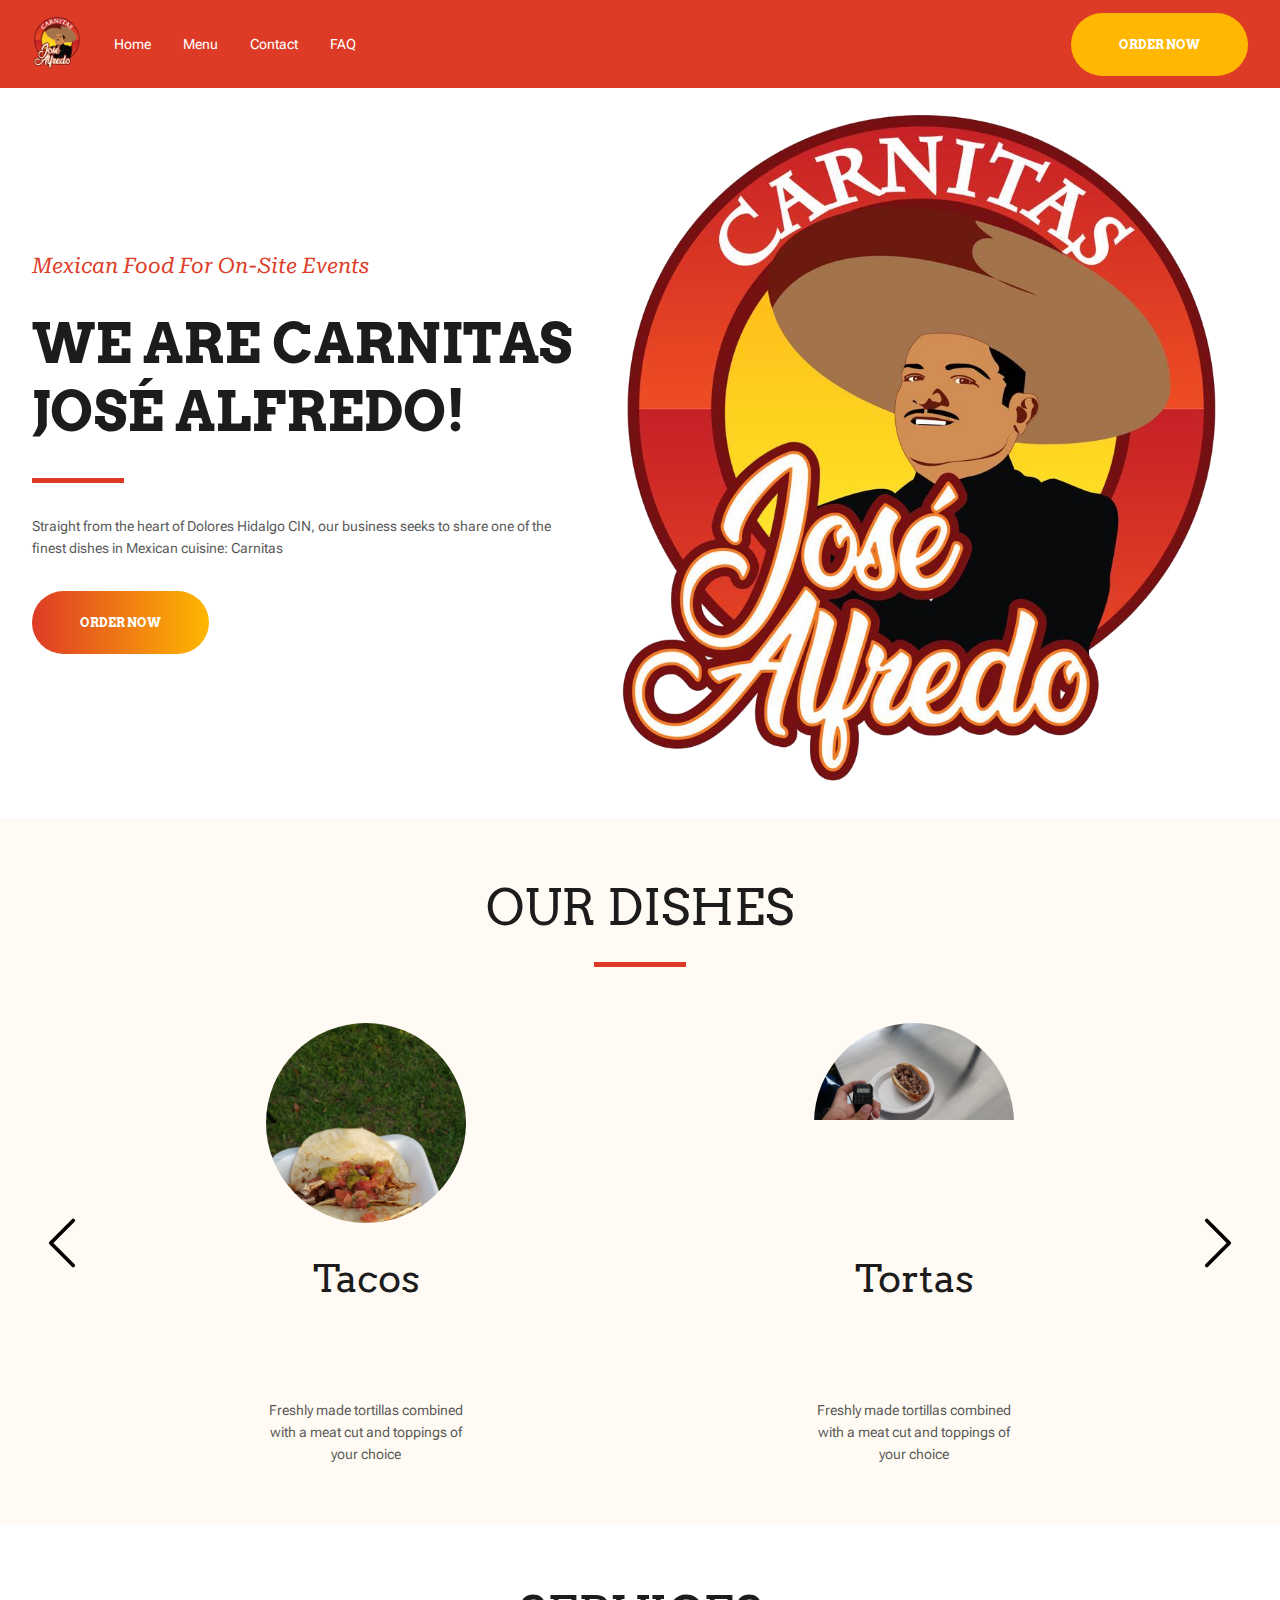
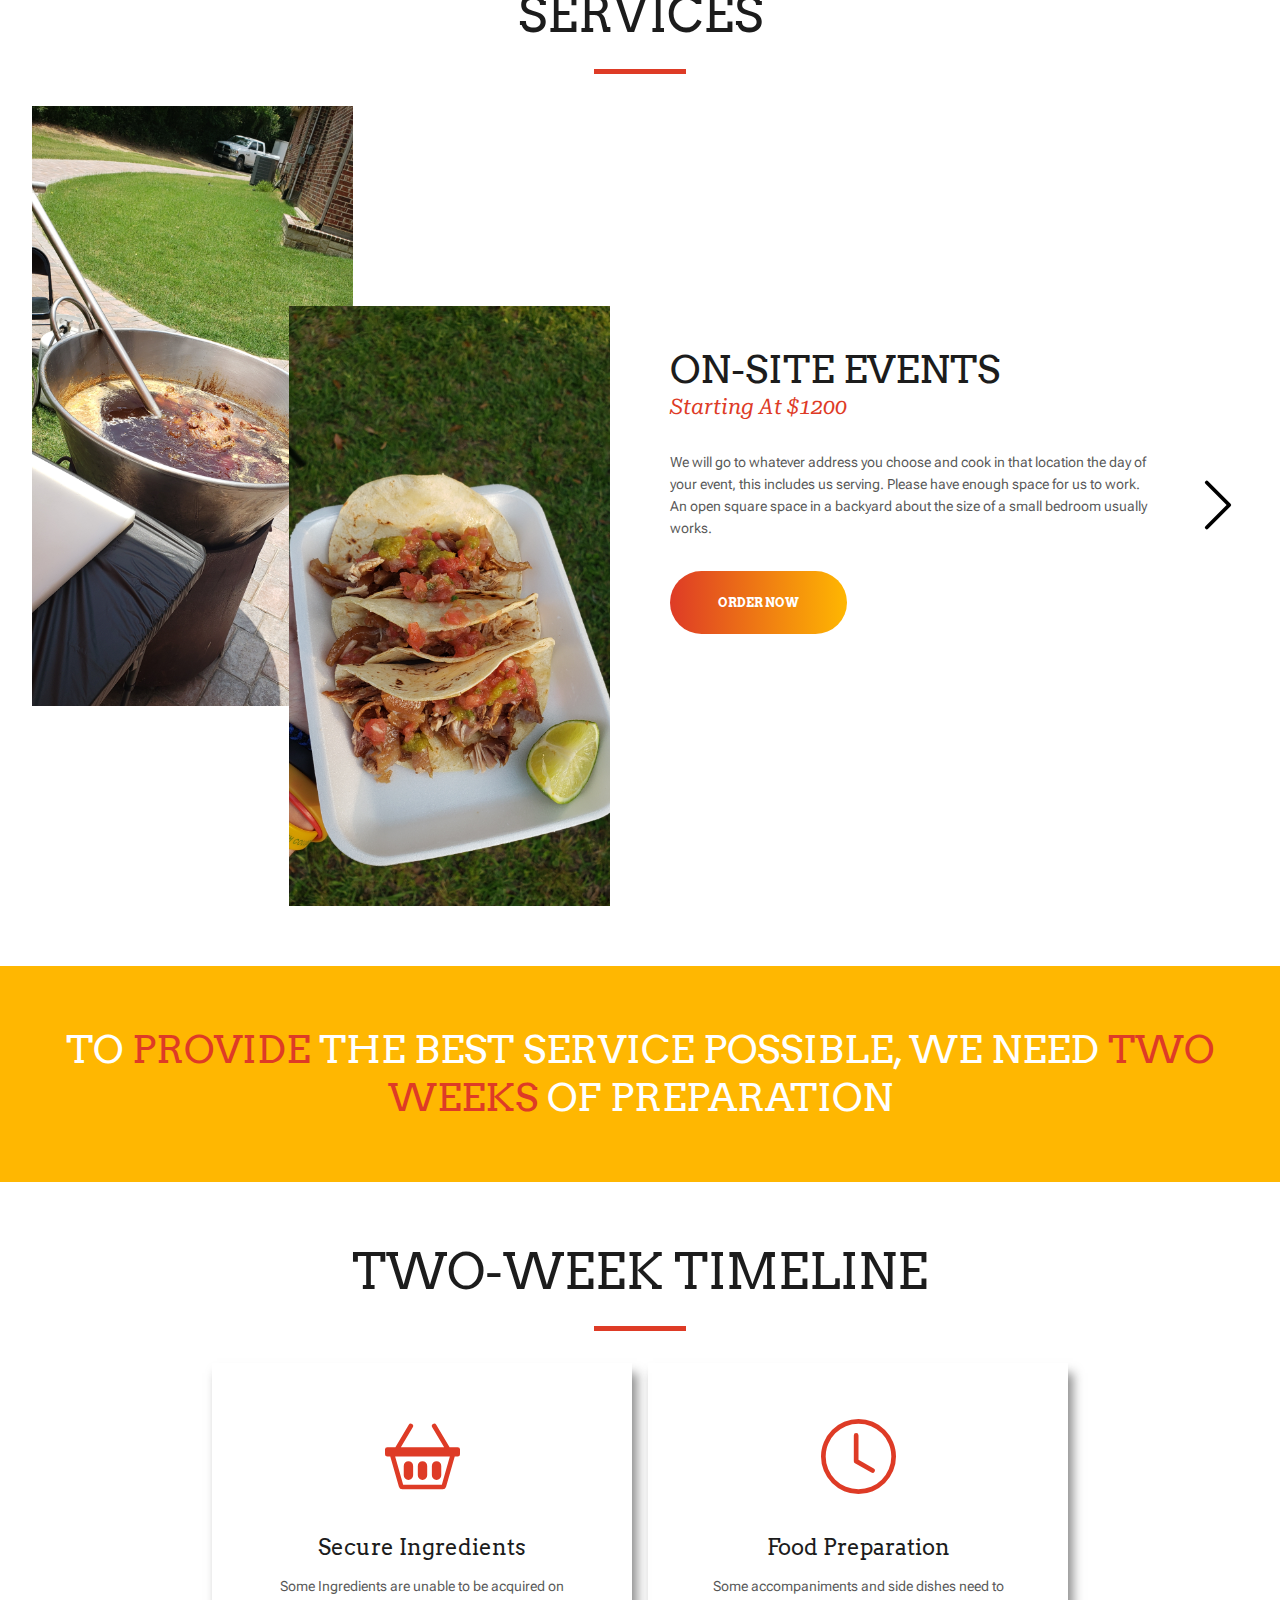
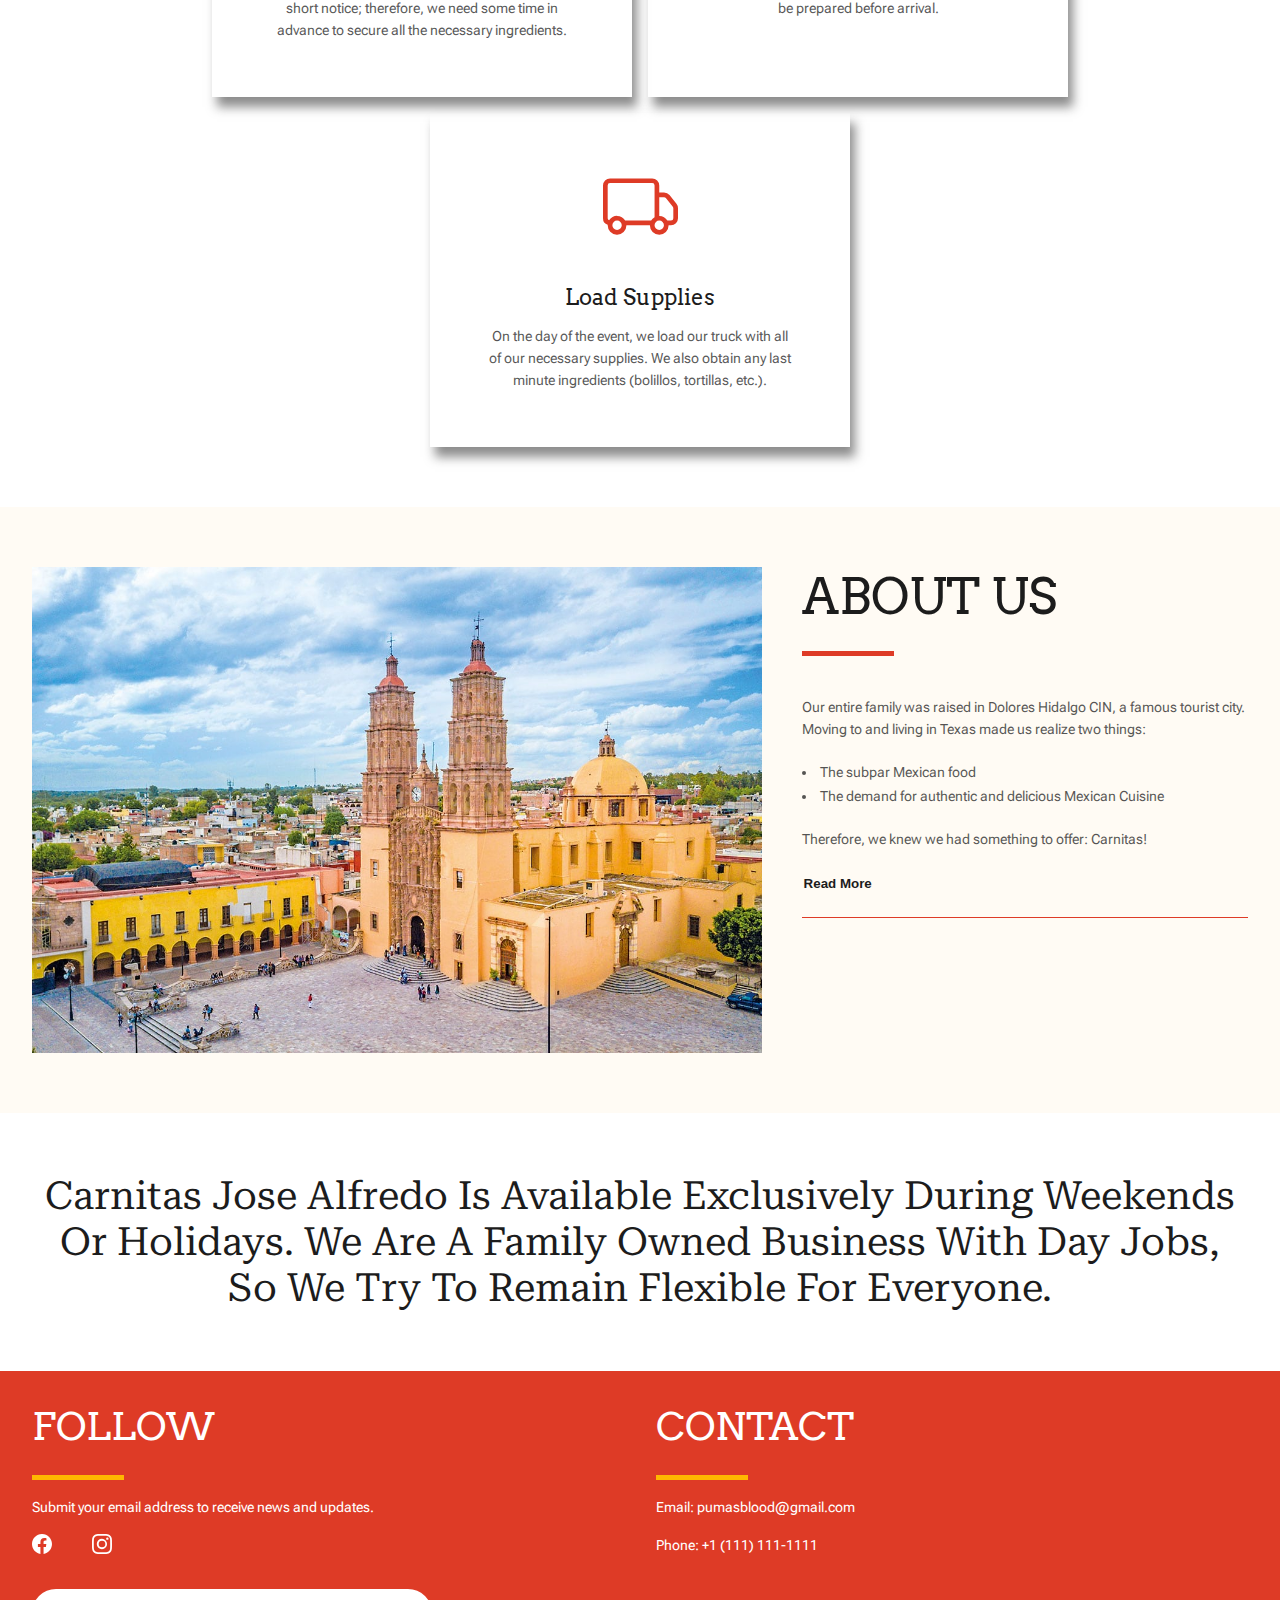
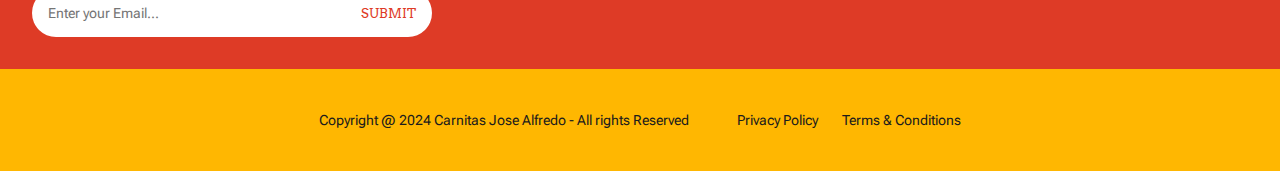
==== commit 2177b29e: "removed extra js and css files. Also started media queries" ====
--- a/Website_files/index.html
+++ b/Website_files/index.html
@@ -240,18 +240,20 @@
         </div>
 
         <div class="steps">
-            <div class="step">
-                <img src="Images/basket2.svg" width="75" height="75" alt="">
-                <div>
-                    <h4>Secure Ingredients</h4>
-                    <p>Some Ingredients are unable to be acquired on short notice; therefore, we need some time in advance to secure all the necessary ingredients.</p>
-                </div>
-            </div>
-            <div class="step">
-                <img src="Images/clock.svg" width="75" height="75" alt="">
-                <div>
-                    <h4>Food Preparation</h4>
-                    <p>Some accompaniments and side dishes need to be prepared before arrival.</p>
+            <div class="steps2">
+                <div class="step">
+                    <img src="Images/basket2.svg" width="75" height="75" alt="">
+                    <div>
+                        <h4>Secure Ingredients</h4>
+                        <p>Some Ingredients are unable to be acquired on short notice; therefore, we need some time in advance to secure all the necessary ingredients.</p>
+                    </div>
+                </div>
+                <div class="step">
+                    <img src="Images/clock.svg" width="75" height="75" alt="">
+                    <div>
+                        <h4>Food Preparation</h4>
+                        <p>Some accompaniments and side dishes need to be prepared before arrival.</p>
+                    </div>
                 </div>
             </div>
             <div class="step">
@@ -321,36 +323,36 @@
 
     <footer>
         <div class="top">
-            <div name="follow">
-                <div id="subtitle">
-                    <h3>Follow</h3>
-                    <hr>
-                </div>
-
-                <p>Submit your email address to receive news and updates.</p>
-                <div id="socials">
-                    <a href=""><img src="Images/facebook.svg" alt="facebook"></a>
-                    <a href=""><img src="Images/instagram.svg" alt="instagram"></a>
-                </div>
-                <form action="" class="newsletter">
+            <div class="contact-info">
+                <div name="follow">
+                    <div id="subtitle">
+                        <h3>Follow</h3>
+                        <hr>
+                    </div>
+                    <p>Submit your email address to receive news and updates.</p>
+                    <div id="socials">
+                        <a href=""><img src="Images/facebook.svg" alt="facebook"></a>
+                        <a href=""><img src="Images/instagram.svg" alt="instagram"></a>
+                    </div>
+                
+                
+                </div>
+                <div name="contact">
+                    <div id="subtitle">
+                        <h3>Contact</h3>
+                        <hr>
+                    </div>
+                    <p>Email: pumasblood@gmail.com</p>
+                    <p>Phone: +1 (111) 111-1111</p>
+                </div>
+            </div>
+
+            <form action="" class="newsletter">
                    
-                        <input type="email" name="" id="email" placeholder="Enter your Email...">
-                        <input type="button" id="btn" value="submit">
-                    
-                </form>
-
-                
-            </div>
-            <div name="contact">
-                <div id="subtitle">
-                    <h3>Contact</h3>
-                    <hr>
-                </div>
-
-                <p>Email: pumasblood@gmail.com</p>
-
-                <p>Phone: +1 (111) 111-1111</p>
-            </div>
+                <input type="email" name="" id="email" placeholder="Enter your Email...">
+                <input type="button" id="btn" value="submit">
+            
+            </form>
         </div>
 
         <div class="bottom">
@@ -359,8 +361,6 @@
             <p>Privacy Policy</p>
             <p>Terms & Conditions</p>
         </div>
-
-
     </footer>
 
     <script src='../javascript/index.js'>
--- a/Website_files/css/style.css
+++ b/Website_files/css/style.css
@@ -25,6 +25,7 @@
 
     /* image dimensions dish section */
     --img-dimensions: 280px;
+    --arrow-dimenions: var(--slider-padding);
 
     /* Dish slider */
     --items-per-screen: 3;
@@ -216,6 +217,9 @@
     margin: 0px var(--border-sides);
 }
 
+.handle img{
+    width: var(--arrow-dimenions);
+}
 
 /* .handle:hover{
     background-color: rgb(255, 0, 0,0.5);
@@ -319,6 +323,10 @@
     cursor: pointer;
 }
 
+.pointer{
+    width: var(--arrow-dimenions);
+}
+
 .Services #content{
     justify-content: center;
 }
@@ -347,7 +355,7 @@
 /* Timeline */
 
 .timeline{
-    padding: var(--border-tb) 160px;
+    padding: var(--border-tb) var(--border-sides);
     display: flex;
     flex-direction: column;
 }
@@ -355,9 +363,16 @@
 .steps{
     display: flex;
     flex-direction: row;
-    justify-content: space-between;
+    justify-content: center;
     gap: 16px;
-    
+    align-items: center;
+}
+
+.steps2{
+    display: flex;
+    flex-direction: row;
+    justify-content: center;
+    gap: 16px;
 }
 
 .step{
@@ -456,24 +471,31 @@
 .top{
     background-color: var(--p_red);
     display: flex;
+    flex-direction: column;
     padding: var(--border-sides);
-    gap: 160px;
+    gap: 40px;
     
 }
 
-.top div{
+.contact-info{
+    display: flex;
+    flex-direction: row;
+    gap: var(--border-sides);
+}
+
+.contact-info div{
     display: flex;
     flex-direction: column;
     width: 50%;
     gap: 16px;
 }
 
-.top div h3{
+.contact-info h3{
     color: var(--white);
     text-transform: uppercase;
 }
 
-.top div p{
+.contact-info p{
     color: var(--white);
 }
 
@@ -482,7 +504,7 @@
     margin-bottom: 0px;
 }
 
-.top div hr{
+.contact-info hr{
     color: var(--s_yellow);  /* old IE */
     background-color: var(--s_yellow);  /* Modern Browsers */
 }
@@ -517,7 +539,9 @@
     flex-direction: row;
     background-color: var(--white);
     border-radius: 40px;
-    width: 400px;
+    width: 100%;
+    max-width: 400px;
+   
 }
 
 .newsletter #email{
@@ -1015,31 +1039,74 @@
         --border-sides: 32px;
         --items-per-screen: 2;
         --img-dimensions: 200px;
+        --arrow-dimensions: 60px;
+        --last-index: 4;
+    }
+
+    .slider{
+        --last-index: 4;
     }
 
     html{
         font-size: 12px;
     }
 
-}
-
-@media (max-width: 1000px) {
+    .steps{
+        flex-direction: column;
+    }
+
+    .top{
+        gap: 32px;
+    }
+
+}
+
+/* @media (max-width: 1000px) {
     :root{
         
     }
 
-} 
-
-@media (max-width: 850px) {
+}  */
+
+@media (max-width: 920px) {
+    /* global stuff & variables */
     :root{
         --border-tb: 40px; 
         --border-sides: 8px;
         --items-per-screen: 1;
+        --arrow-dimensions: 40px;
     }
     html{
         font-size: 10px;
     }
 
+    /* hero */
+
+    #right_hero{
+        display: none;
+    }
+    .Hero{
+        background-image: url(../Images/carnitas_logo_transparent.png);
+        background-position: center;
+        background-size: 100%;
+        background-repeat: no-repeat;
+        background-color: rgba(255, 255, 255, 0.9);
+        background-blend-mode: overlay;
+        padding: var(--border-tb) var(--border-sides);
+    }
+
+    /* timeline */
+
+    .steps2{
+        flex-direction: column;
+    }
+
+    /* footer */
+
+    .top{
+        gap: 16px;
+    }
+
 }
 
 /*------------------------Animation stuff------------------------*/
@@ -1102,8 +1169,9 @@
 }
 
 .slider{
-    
     --slider-index: 0;
+    /* --last-index: has to be increased a new dish in the html is added. var has to be decreased if html dish is removed (change is to be made in css variable) */
+    --last-index: 3;
     --translate-value: calc(-100% / var(--items-per-screen));
     display: flex;
     width: calc(100% - 2* var(--slider-padding)); 
@@ -1127,7 +1195,7 @@
     align-content: center;
 }
 
-/* Dishes section */
+/* Dishes section Home */
 
 .carousel{
     --carousel-index: 0;
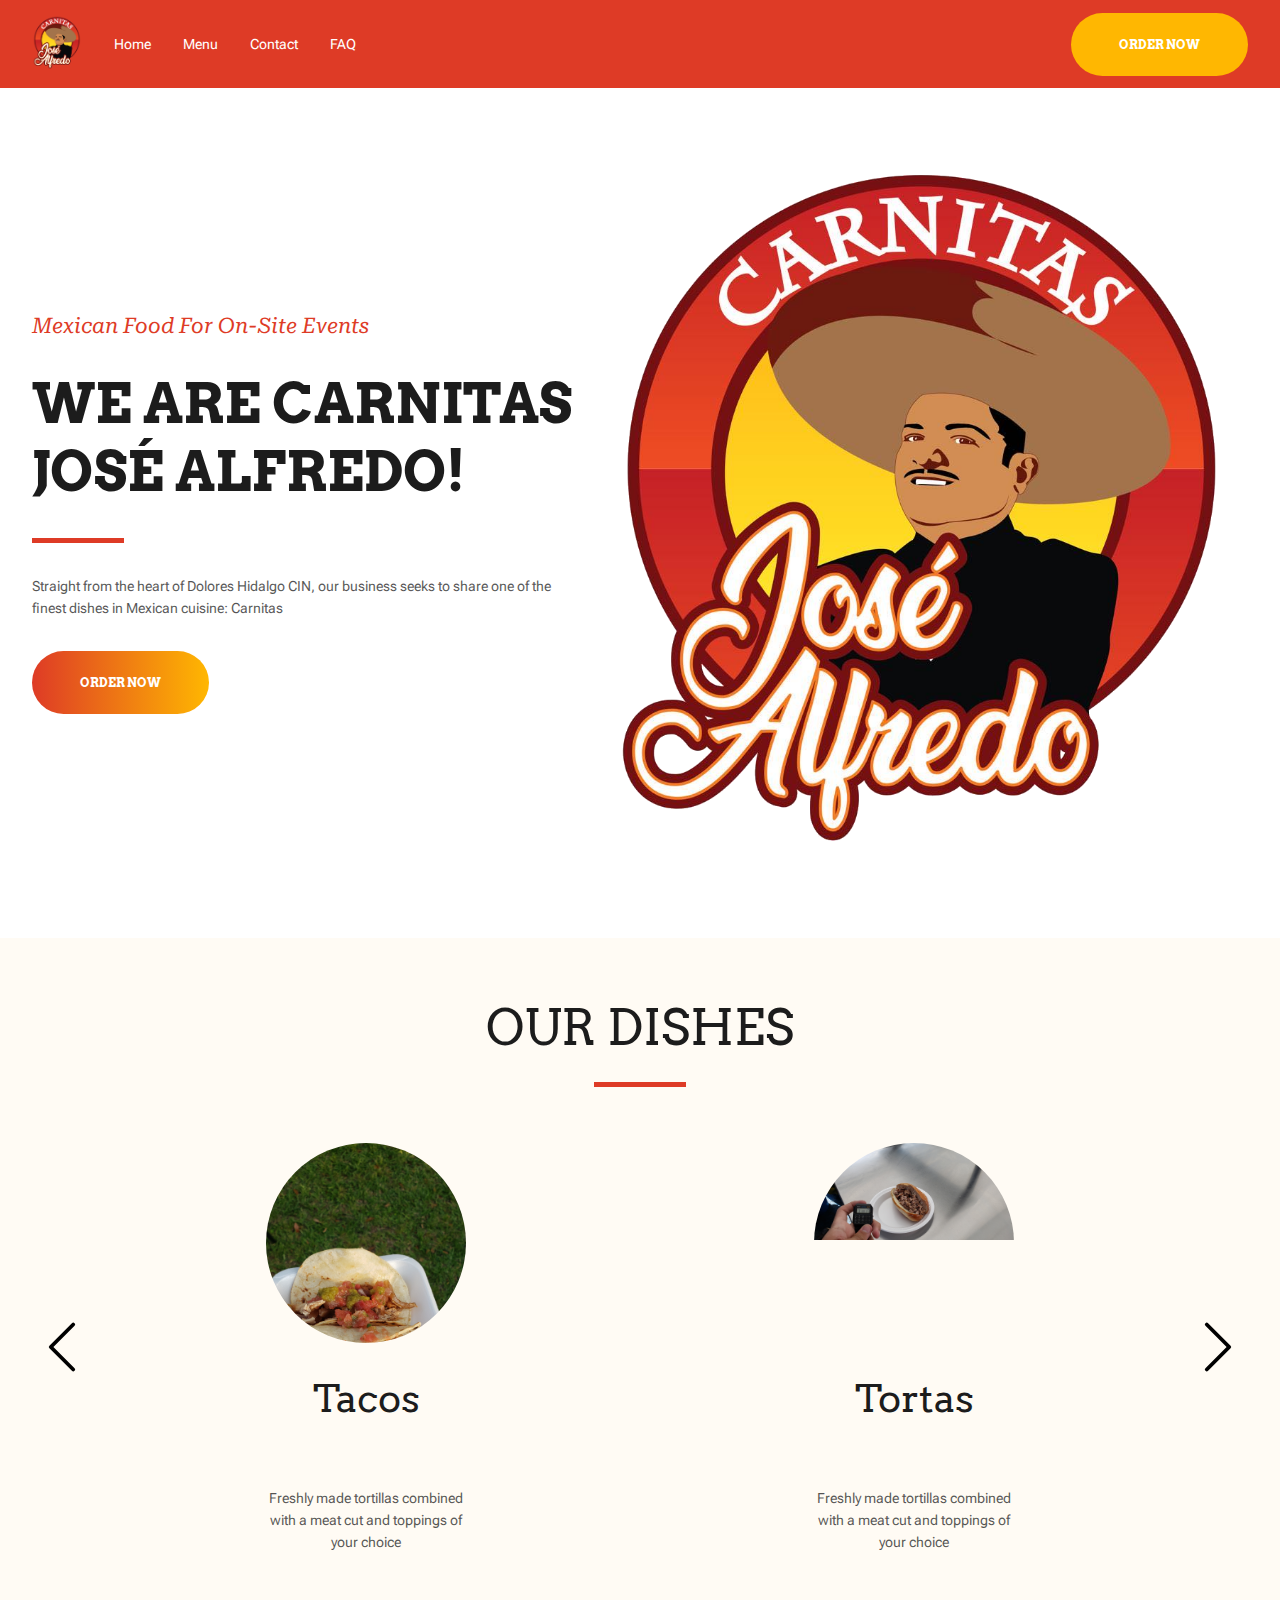
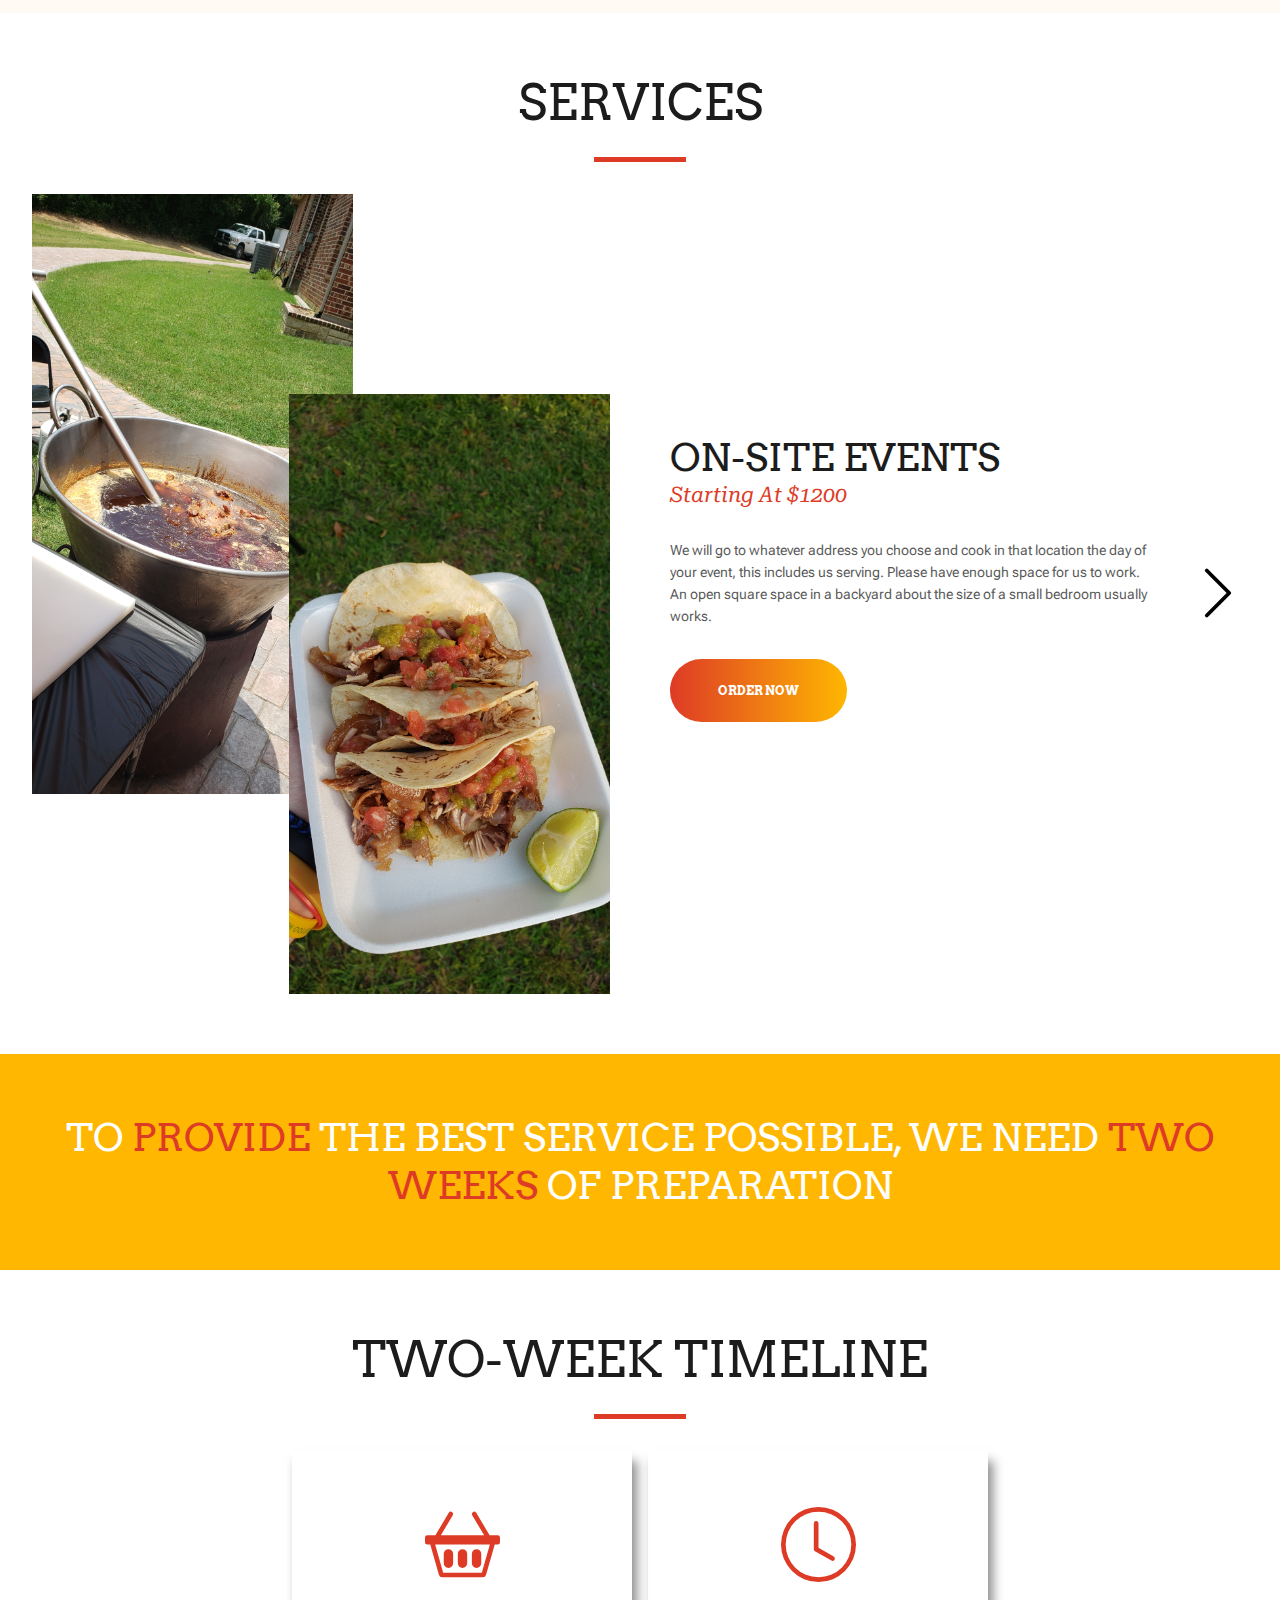
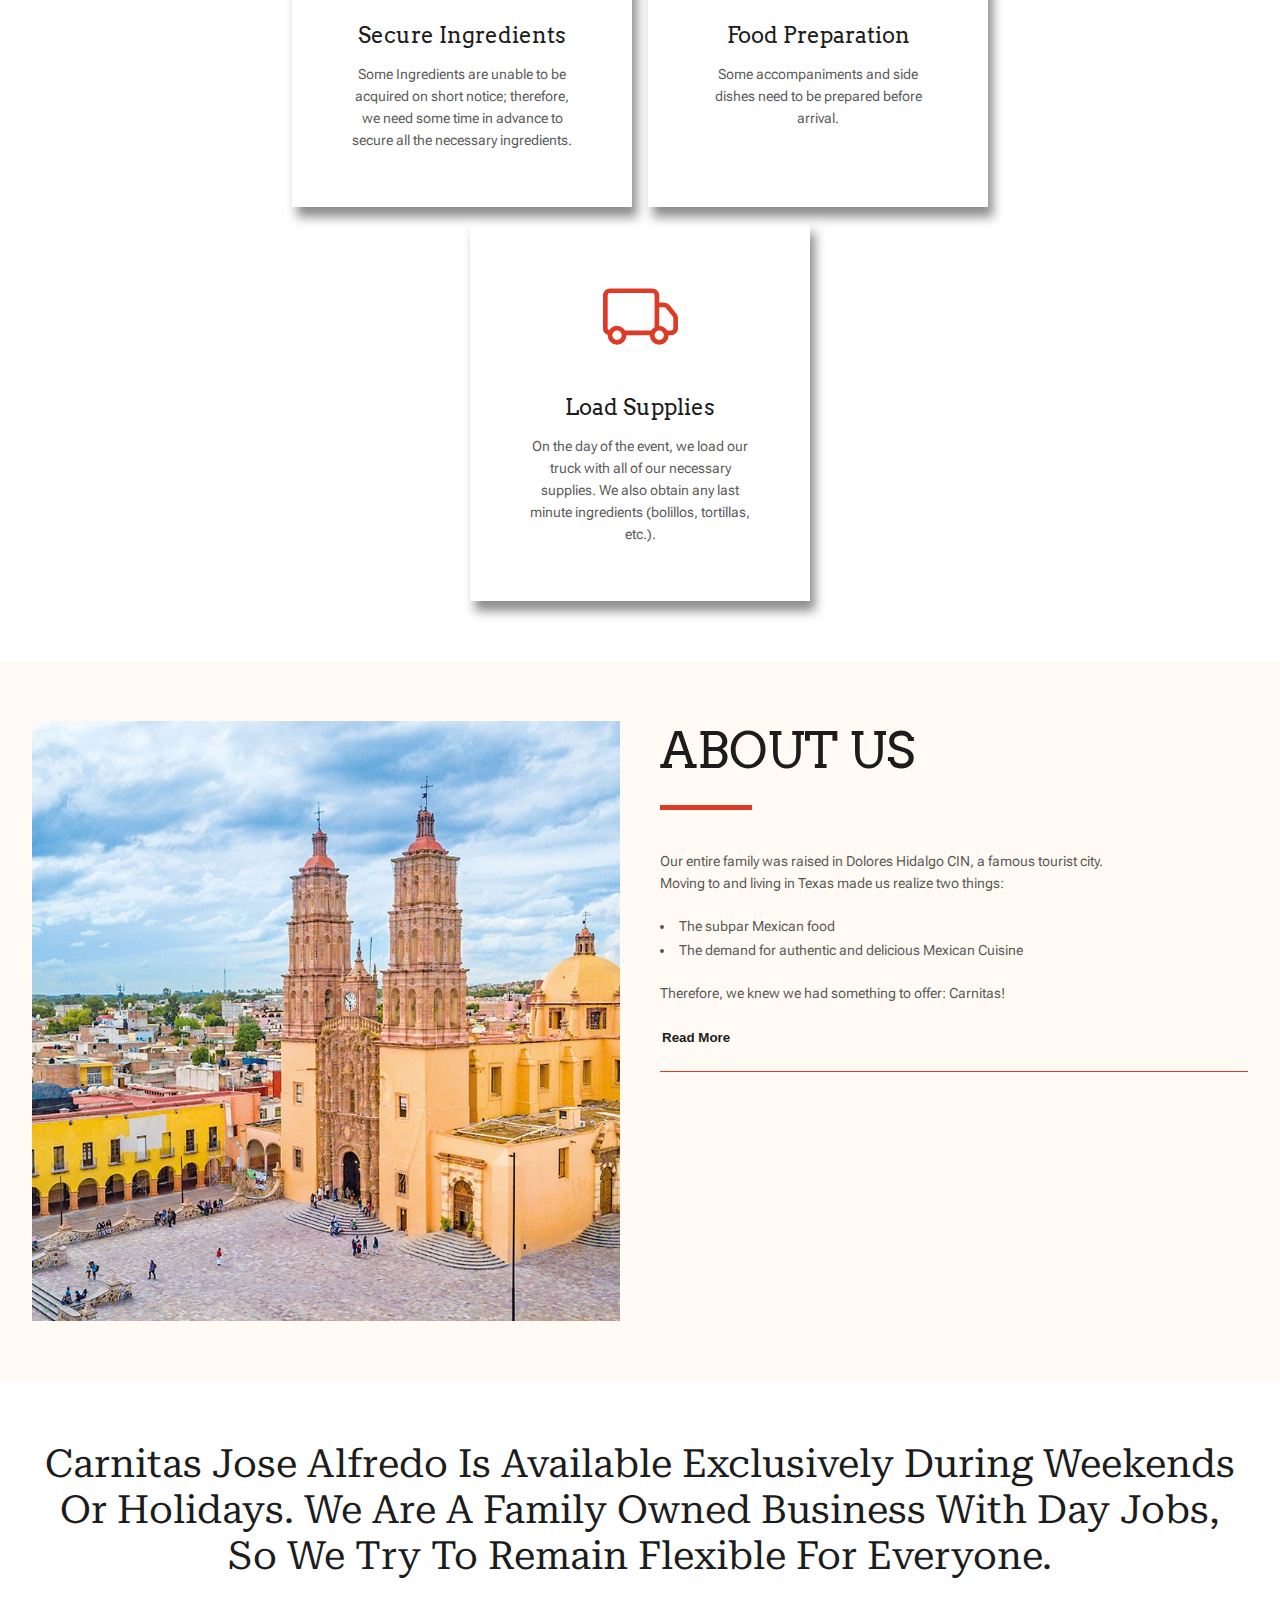
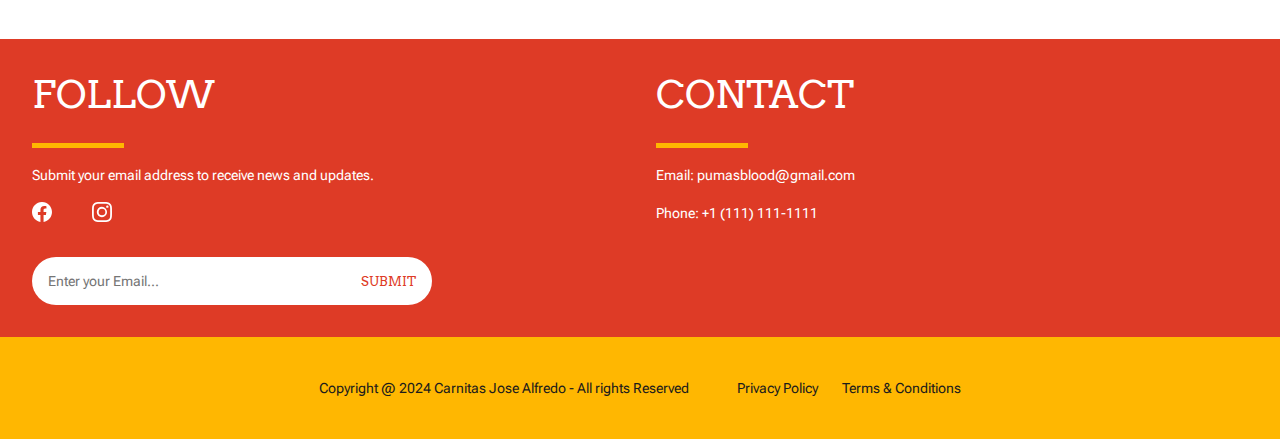
==== commit bf971a01: "fixed dish slider and almost finished responsiveness of home page" ====
--- a/Website_files/index.html
+++ b/Website_files/index.html
@@ -269,7 +269,10 @@
     <!-- About -->
 
     <section class="about">
-            <img src="Images/parroquia-dolores.jpg" alt="">
+
+            <div class="parroquia">
+                <!-- <img src="Images/parroquia-dolores.jpg" alt=""> -->
+            </div>
             <div class="info2">
                 <div id="subtitle">
                     <h2>about us</h2>
--- a/Website_files/css/style.css
+++ b/Website_files/css/style.css
@@ -6,7 +6,7 @@
 }
 
 :root{
-    /* used colors */
+        /* used colors */
     --p_red: rgba(222, 59, 38, 1.0);
     --s_yellow: rgba(255, 183, 1.0);
     --brand_gradient: linear-gradient(to right, var(--p_red) , var(--s_yellow));
@@ -18,17 +18,19 @@
     --black10: rgba(28, 28, 28, 0.10);
     --black5: rgba(28, 28, 28, 0.05);
 
-    /* padding and margin */
+        /* padding and margin */
     --border-tb: 120px; 
     --border-sides: 80px;
     --slider-padding: 5rem;
 
-    /* image dimensions dish section */
+        /* image dimensions dish section */
     --img-dimensions: 280px;
     --arrow-dimenions: var(--slider-padding);
 
-    /* Dish slider */
+        /* Dish slider */
     --items-per-screen: 3;
+            /* --last-index: has to be increased a new dish in the html is added. var has to be decreased if html dish is removed (change is to be made in css variable) */
+    --last-index: 3;
 }
 
 /* Default Typography */
@@ -238,6 +240,7 @@
 .card h3{
     height: 112px;
     text-align: center;
+    align-self: center;
 }
 
 .card div{
@@ -418,9 +421,13 @@
 }
 
 
-.about img{
+.parroquia{
     width: 60%;
-    height: fit-content;
+    height: 600px;
+    background-image: url(../Images/parroquia-dolores.jpg);
+    background-size: cover;
+    background-repeat: no-repeat;
+    background-position: center center;
 }
 
 .about_text{
@@ -1043,17 +1050,40 @@
         --last-index: 4;
     }
 
-    .slider{
-        --last-index: 4;
-    }
-
     html{
         font-size: 12px;
     }
 
+    /* Hero */
+
+    .Hero{
+        padding: var(--border-tb) var(--border-sides);
+    }
+
+    /* Dishes */
+
+    .card h3{
+        height: 80px;
+    }
+
+    /* Timeline */
+
     .steps{
         flex-direction: column;
     }
+
+    .step{
+        width: 340px;
+    }
+
+    /* About */
+
+    .parroquia{
+        width: 50%;
+        /* height: 400px; */
+    }
+
+    /* Footer */
 
     .top{
         gap: 32px;
@@ -1075,6 +1105,7 @@
         --border-sides: 8px;
         --items-per-screen: 1;
         --arrow-dimensions: 40px;
+        --last-index: 5;
     }
     html{
         font-size: 10px;
@@ -1095,10 +1126,21 @@
         padding: var(--border-tb) var(--border-sides);
     }
 
+    /* Dishes */
+
+    .card{
+        gap: 24px;
+    }
+
     /* timeline */
 
     .steps2{
         flex-direction: column;
+    }
+
+    .step{
+        width: 300px;
+        min-height: 350px;
     }
 
     /* footer */
@@ -1170,8 +1212,7 @@
 
 .slider{
     --slider-index: 0;
-    /* --last-index: has to be increased a new dish in the html is added. var has to be decreased if html dish is removed (change is to be made in css variable) */
-    --last-index: 3;
+    
     --translate-value: calc(-100% / var(--items-per-screen));
     display: flex;
     width: calc(100% - 2* var(--slider-padding)); 
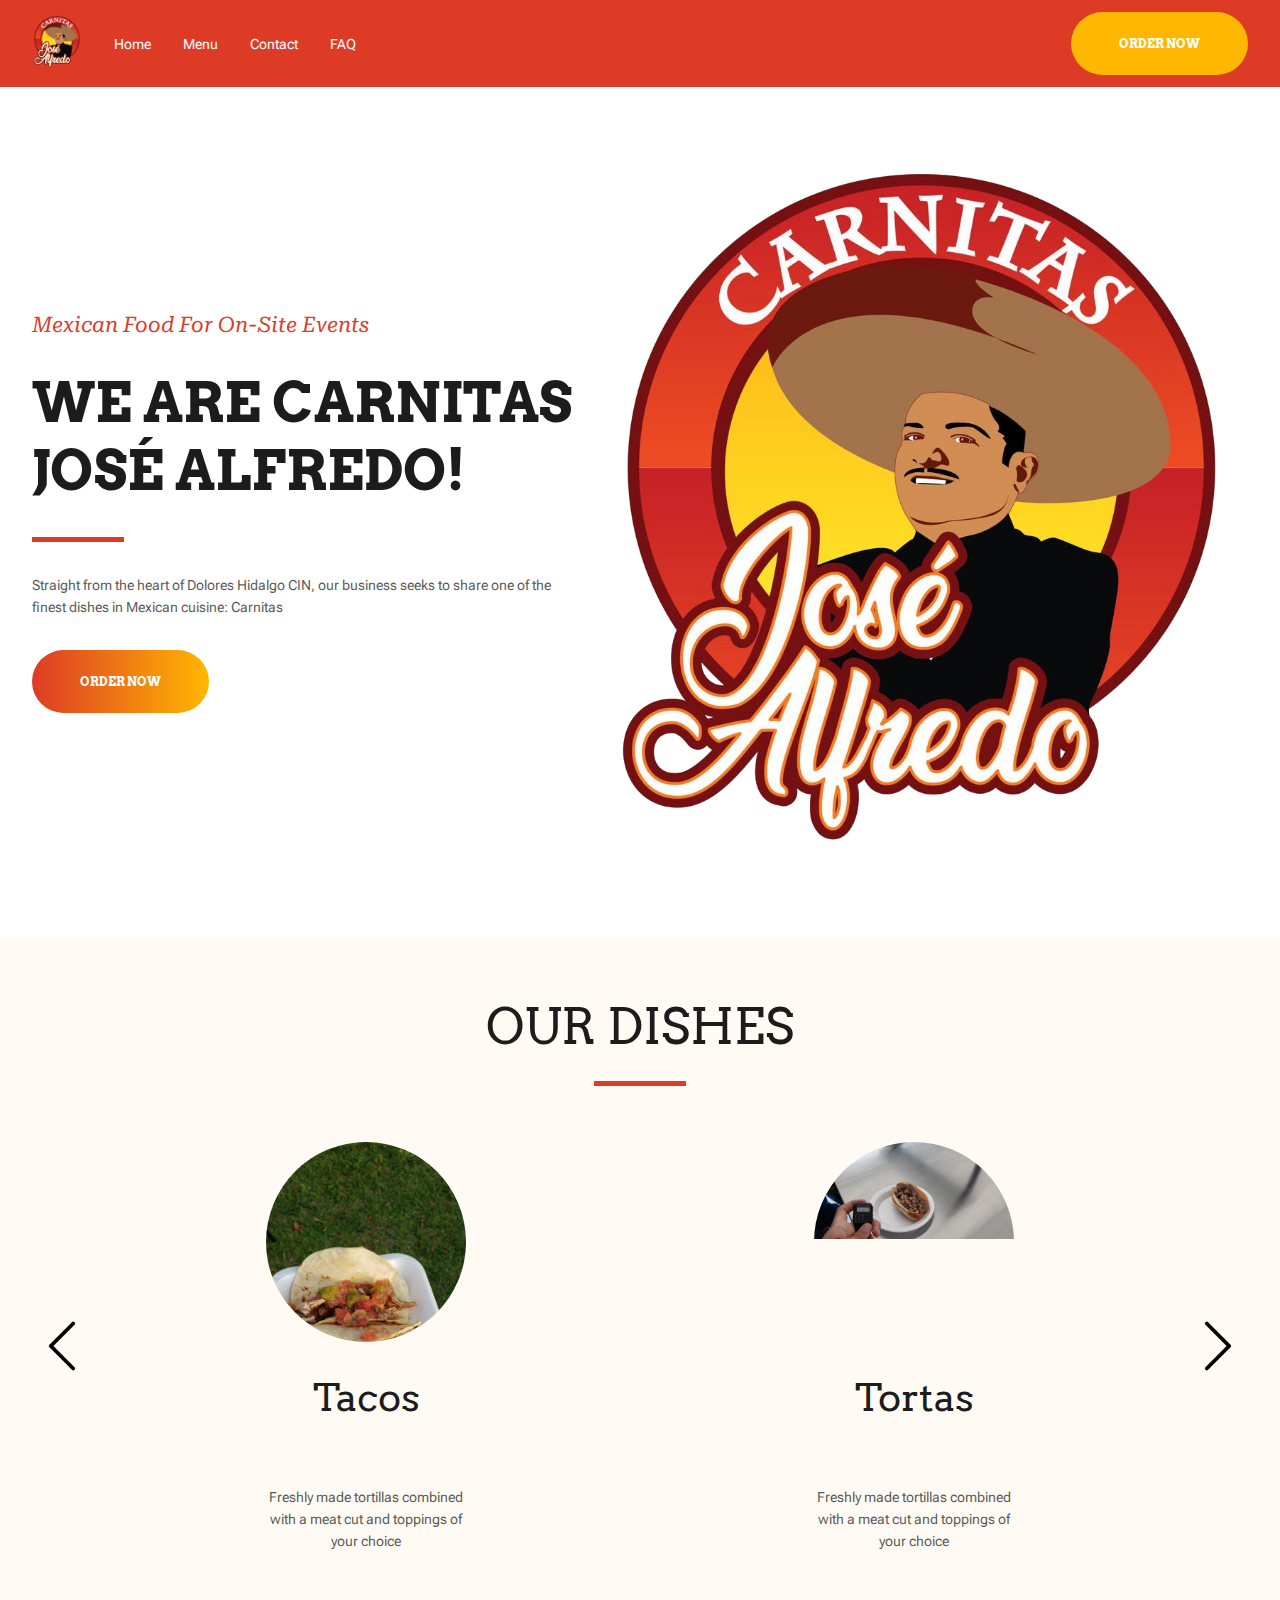
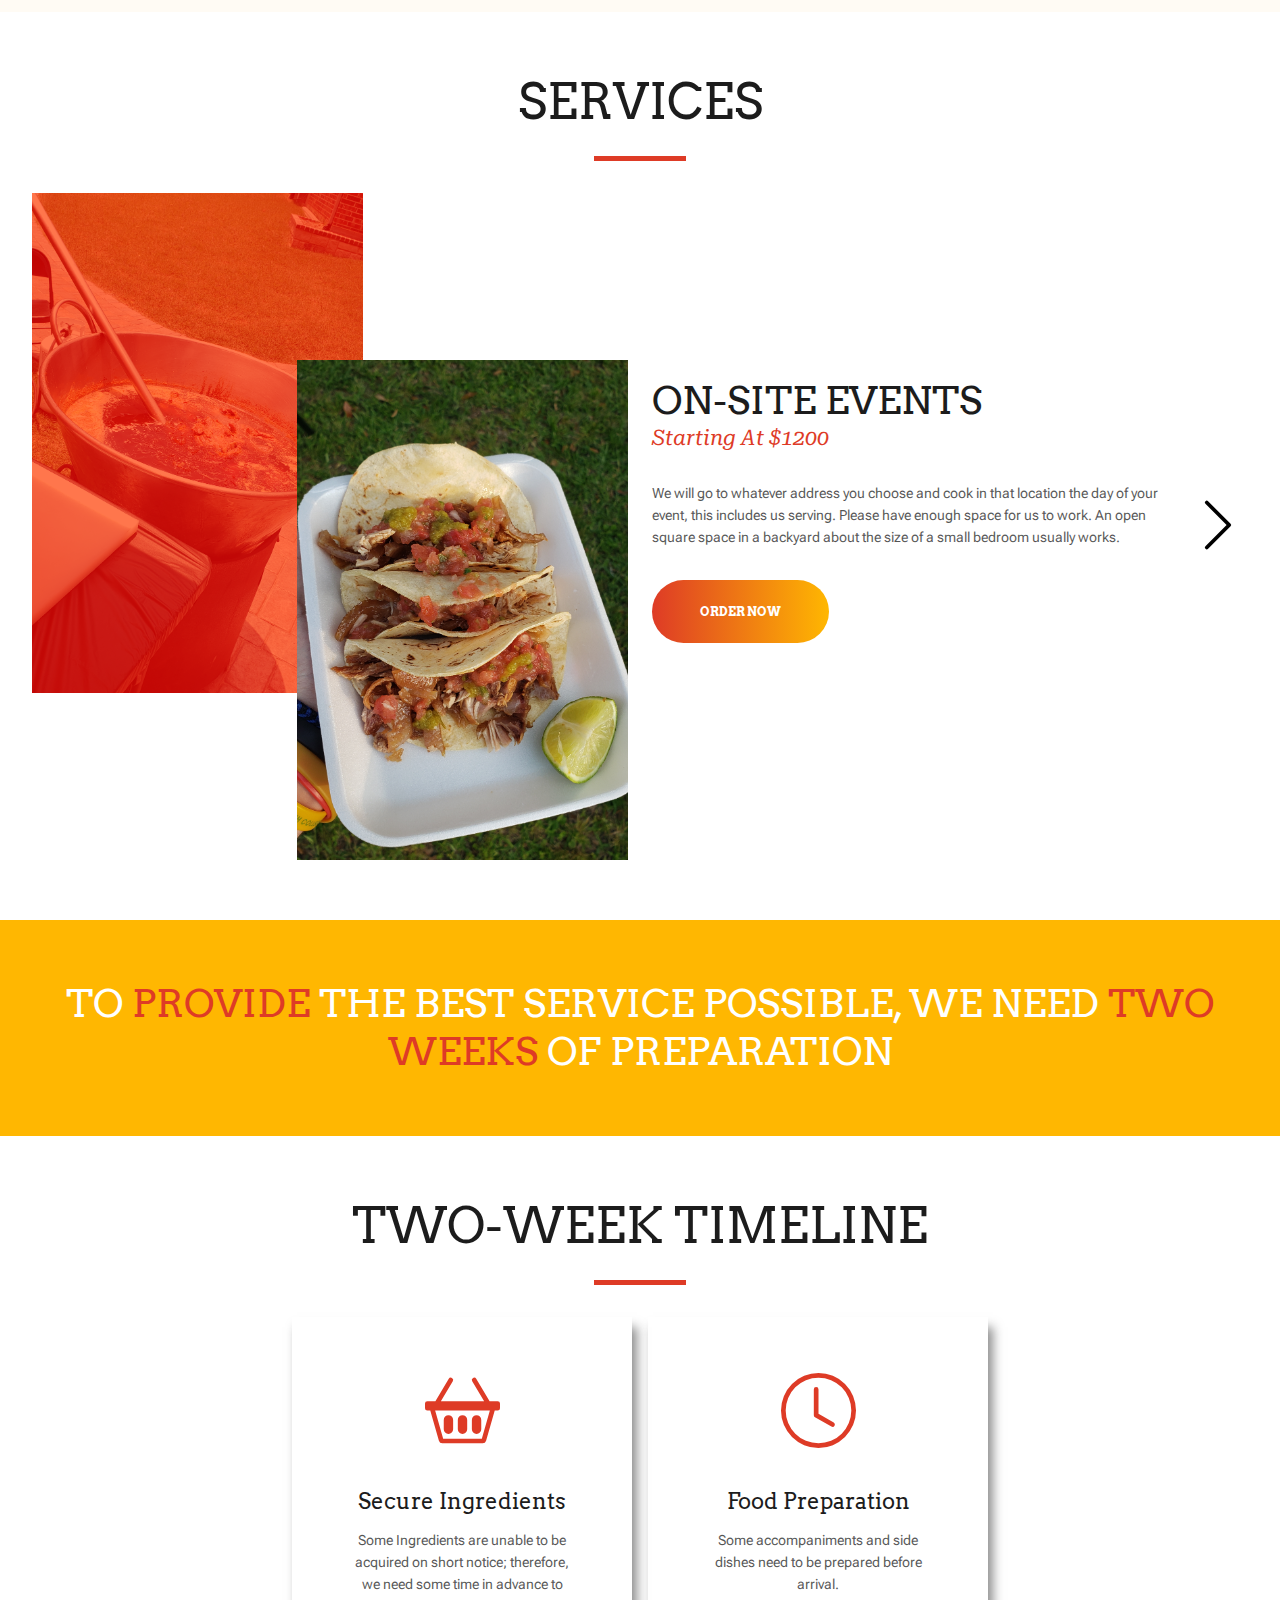
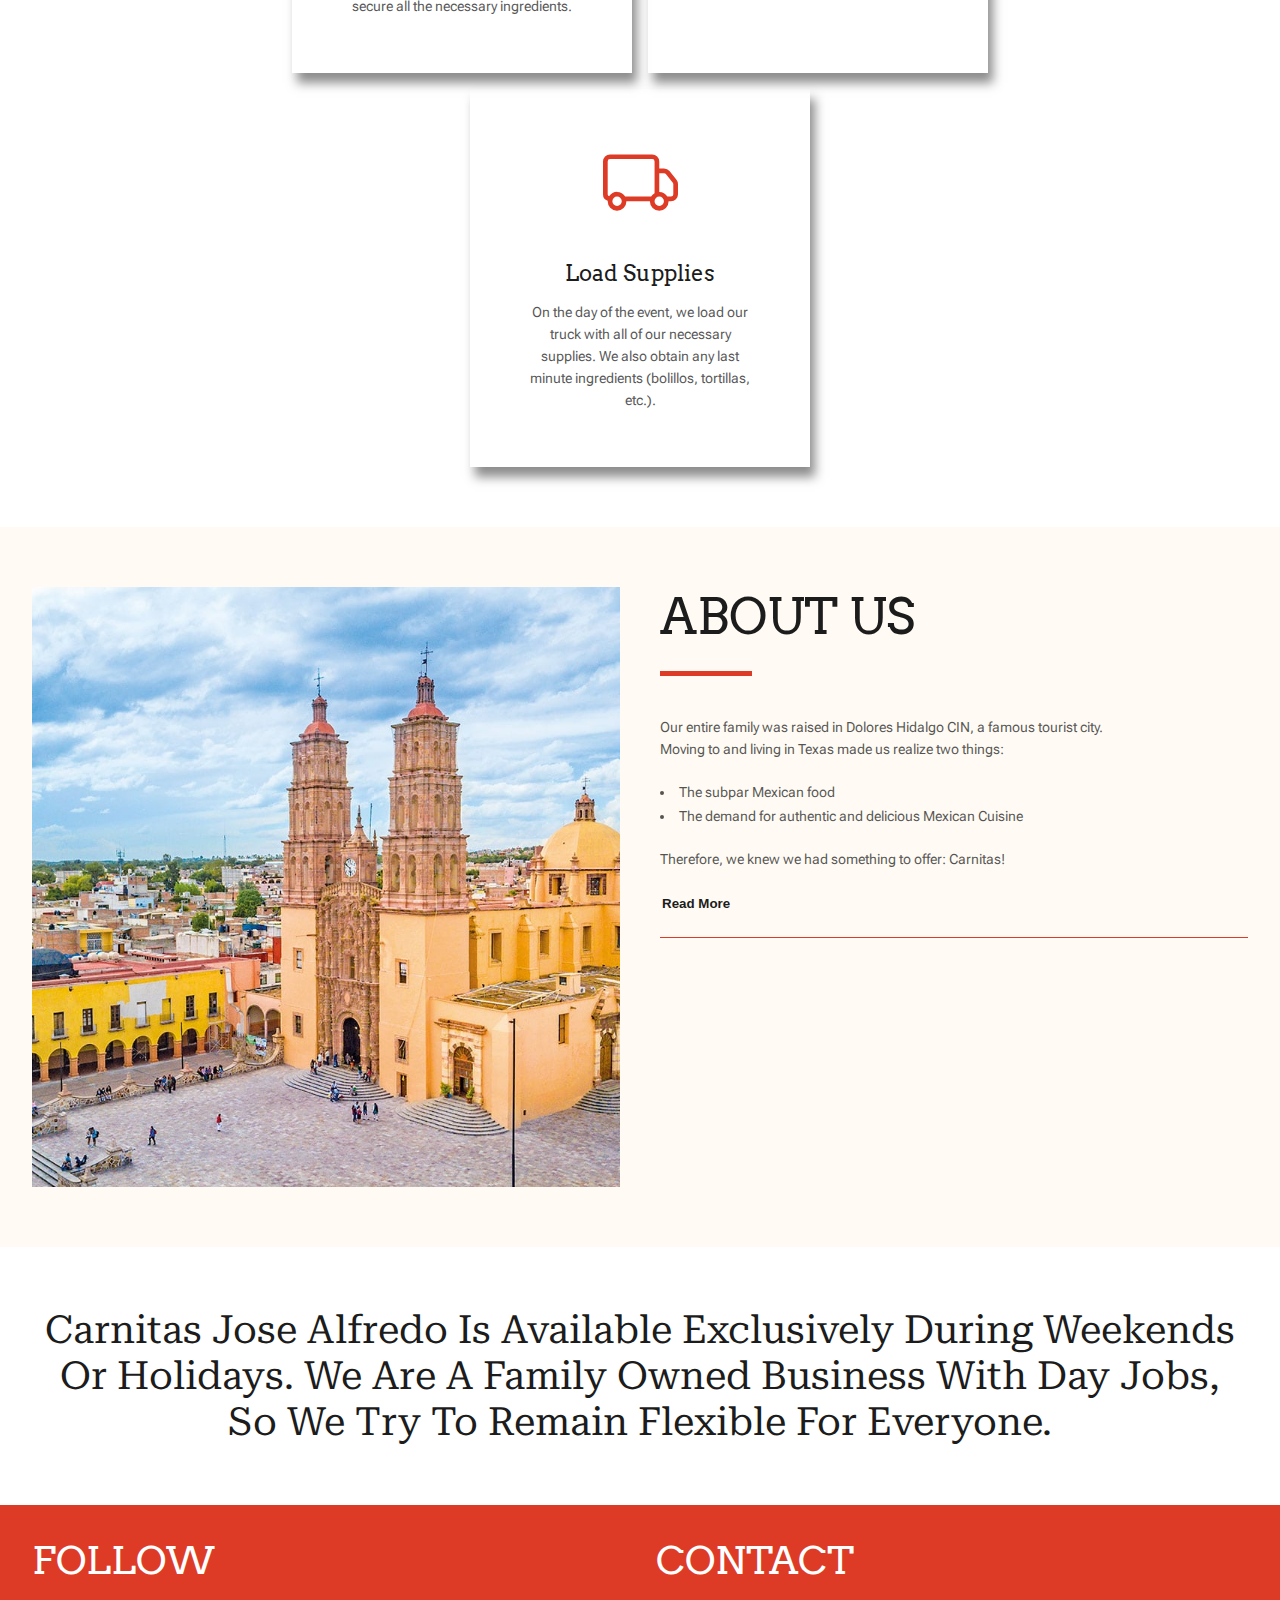
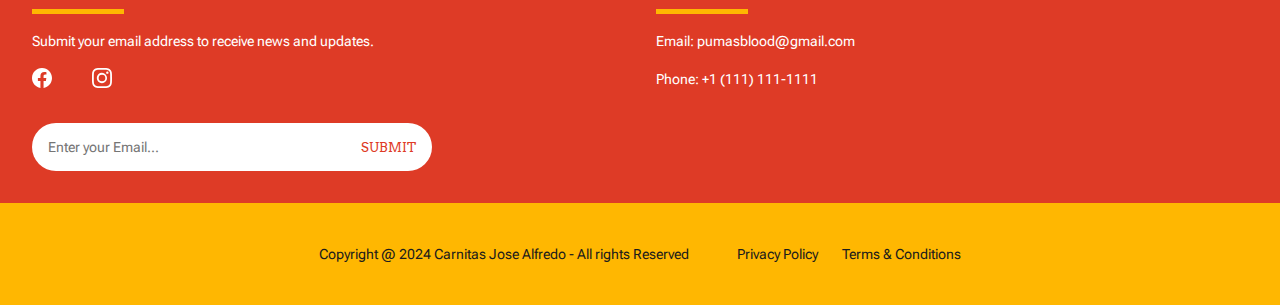
==== commit 10f7e105: "Almost finished responsivness of home page" ====
--- a/Website_files/index.html
+++ b/Website_files/index.html
@@ -18,22 +18,27 @@
 <body>
 
     <!-- header -->
-    <header>
-        
+    <header>   
        <div>
-           <a href=""><img src="Images\carnitas_logo_transparent.png" width="50" height="56" alt="Carnitas logo"></a>
-           <nav>
-            <ul>
-                <li><a href="index.html">Home</a></li>
-                <li><a href="menu.html#menu_banner">Menu</a></li>
-                <li><a href="contact.html">Contact</a></li>
-                <li><a href="contact.html#faq">FAQ</a></li>
-            </ul>
-           </nav>
+           <a href="">
+                <img src="Images\carnitas_logo_transparent.png" width="50" height="56" alt="Carnitas logo">
+            </a>
+            <nav class="desktop_nav">
+                <div class="sidebar close">
+                    <img src="Images/x.svg" alt="">
+                </div>
+                <ul>
+                    <li><a href="index.html">Home</a></li>
+                    <li><a href="menu.html#menu_banner">Menu</a></li>
+                    <li><a href="contact.html">Contact</a></li>
+                    <li><a href="contact.html#faq">FAQ</a></li>
+                </ul>
+                <a href="menu.html" class="btn_outline"> ORDER NOW </a>
+            </nav>
+            <div class="sidebar open">
+                <img src="Images/menu.svg" alt="">
+            </div>
        </div>
-
-       <a href="menu.html" class="btn_outline"> ORDER NOW </a>
-
     </header>
 
      <!-- Scroll to top button -->
@@ -163,6 +168,52 @@
             <div class="carousel">
                 <div class="info">
                     <!-- imgs -->
+                    <div class="grid_photo">
+                        <ul>
+                            <li>
+                                <!-- <img src="Images/Cazo_vertical.jpg" alt=""> -->
+                            </li>
+                            <li>
+                                <!-- <img src="Images/Tacos_Bright.jpg" alt=""> -->
+                            </li>
+                        </ul>
+                    </div>
+                    <div class="right_sect">
+                        <!-- txt -->
+                        <div id="content">
+                            <div>
+                                <h3>ON-SITE EVENTS</h3>
+                                <h5>Starting at $1200</h5>
+                            </div>
+                            <!-- <hr> -->
+                            <p>We will go to whatever address you choose and cook in that location the day of your event, this includes us serving. Please have enough space for us to work. An open square space in a backyard about the size of a small bedroom usually works.</p>
+                            <div>
+                                <a href="" class="btn_outline"> ORDER NOW </a>
+                            </div>
+                        </div>
+                        <div id="point">
+                            <img class="pointer right" src="Images/chevron-right.svg" width="80" height="80" alt="">
+                        </div>
+                    </div>
+                </div>
+                <div class="info">
+                    <div class="right_sect">
+                        <div id="point">
+                            <img class="pointer left" src="Images/chevron-left.svg" width="80" height="80" alt="">
+                        </div>
+                        <!-- txt -->
+                        <div id="content">
+                            <div>
+                                <h3>PICKUP</h3>
+                                <h5>Starting at $1200</h5>
+                            </div>
+                            <!-- <hr> -->
+                            <p>We will go to whatever address you choose and cook in that location the day of your event, this includes us serving. Please have enough space for us to work. An open square space in a backyard about the size of a small bedroom usually works.</p>
+                            <div>
+                                <a href="" class="btn_outline"> ORDER NOW </a>
+                            </div>
+                        </div>
+                    </div>
                     <div class="grid_photo">
                         <ul>
                             <li>
@@ -173,52 +224,6 @@
                             </li>
                         </ul>
                     </div>
-                    <div class="right_sect">
-                        <!-- txt -->
-                        <div id="content">
-                            <div>
-                                <h3>ON-SITE EVENTS</h3>
-                                <h5>Starting at $1200</h5>
-                            </div>
-                            <!-- <hr> -->
-                            <p>We will go to whatever address you choose and cook in that location the day of your event, this includes us serving. Please have enough space for us to work. An open square space in a backyard about the size of a small bedroom usually works.</p>
-                            <div>
-                                <a href="" class="btn_outline"> ORDER NOW </a>
-                            </div>
-                        </div>
-                        <div id="point">
-                            <img class="pointer right" src="Images/chevron-right.svg" width="80" height="80" alt="">
-                        </div>
-                    </div>
-                </div>
-                <div class="info">
-                    <div class="right_sect">
-                        <div id="point">
-                            <img class="pointer left" src="Images/chevron-left.svg" width="80" height="80" alt="">
-                        </div>
-                        <!-- txt -->
-                        <div id="content">
-                            <div>
-                                <h3>PICKUP</h3>
-                                <h5>Starting at $1200</h5>
-                            </div>
-                            <!-- <hr> -->
-                            <p>We will go to whatever address you choose and cook in that location the day of your event, this includes us serving. Please have enough space for us to work. An open square space in a backyard about the size of a small bedroom usually works.</p>
-                            <div>
-                                <a href="" class="btn_outline"> ORDER NOW </a>
-                            </div>
-                        </div>
-                    </div>
-                    <div class="grid_photo">
-                        <ul>
-                            <li>
-                                <img src="Images/Cazo_vertical.jpg" alt="">
-                            </li>
-                            <li>
-                                <img src="Images/Tacos_Bright.jpg" alt="">
-                            </li>
-                        </ul>
-                    </div>
                 </div>
             </div>
         </div>
--- a/Website_files/css/style.css
+++ b/Website_files/css/style.css
@@ -18,6 +18,10 @@
     --black10: rgba(28, 28, 28, 0.10);
     --black5: rgba(28, 28, 28, 0.05);
 
+        /* Header menu */
+
+    --menu-size: 130px;
+
         /* padding and margin */
     --border-tb: 120px; 
     --border-sides: 80px;
@@ -147,31 +151,45 @@
     font-family: 'Roboto Flex', 'Arvo';
     justify-content: space-between;
     align-items: center;
-    padding: 0 var(--border-sides);
-    height: 88px;
+    padding: 12px var(--border-sides);
 }
 header div{
     display: flex;
     align-items: center;
     gap: 32px;
-}
-
-nav ul{
-   
+    width: 100%;
+    justify-content: space-between;
+}
+
+.desktop_nav{
+    display: flex;
+    width: 100%;
+    flex-direction: row;
+    justify-content: space-between;
+    align-items: center;
+}
+
+.desktop_nav ul{
     list-style: none;
     display: flex;
     gap: 32px;
-
-}
-
-nav ul a{
+}
+
+.desktop_nav ul a{
     text-decoration: none;
     color: var(--white);
     font-size: 1.125rem;
     letter-spacing: 0.15%;
 }
 
-
+header .sidebar{
+    display: none;
+    width: fit-content;
+}
+header .sidebar img{
+    width: 28px;
+    height: 28px;
+}
 
 /* Hero */
 
@@ -240,7 +258,6 @@
 .card h3{
     height: 112px;
     text-align: center;
-    align-self: center;
 }
 
 .card div{
@@ -254,6 +271,21 @@
 
 .card img{
     width: var(--img-dimensions);
+}
+
+.carousel{
+    --carousel-index: 0;
+    --translate-val: -100%;
+    display: grid;
+    grid-auto-flow: column;
+    grid-auto-columns: 100%;
+}
+
+.carousel > .info{
+    display: flex;
+    max-width: 100%;
+    gap: 5%;
+    align-items: center;
 }
 
 .carousel .show{
@@ -296,7 +328,7 @@
 
 .grid_photo li{
     width: 100%;
-    height: 600px;
+    height: 500px;
     overflow: hidden;
 }
 
@@ -305,11 +337,21 @@
 }
 
 .grid_photo li:nth-child(1){
+    background-image: url(../Images/Cazo_vertical.jpg);
+    background-position: center;
+    background-size: 100%;
+    background-repeat: no-repeat;
+    background-color: rgba(222, 59, 38, 1.0);
+    background-blend-mode: overlay;
     grid-row: 1 / span 2;
     grid-column: 1 / span 2;
 }
 
 .grid_photo li:nth-child(2){
+    background-image: url(../Images/Tacos_Bright.jpg);
+    background-position: center;
+    background-size: 100%;
+    background-repeat: no-repeat;
     grid-row: 2 / span 2;
     grid-column: 2 / span 2;
 }
@@ -1038,6 +1080,184 @@
     background-image: var(--brand_gradient)
 }
 
+/*------------------------Animation stuff------------------------*/
+
+/* html */
+html{
+    scroll-behavior: smooth;
+}
+/* header */
+.desktop_nav ul a{
+    transition: color .6s ease;
+}
+
+
+.desktop_nav ul a:hover{
+    color: var(--s_yellow);
+    text-decoration: underline;
+}
+
+/* button */
+.btn_outline{
+    transition: box-shadow .6s ease;
+}
+
+.btn_outline:hover{
+    box-sizing: border-box;
+    box-shadow: 0 5px 10px  rgba(28, 28, 28,0.5);
+}
+
+/* footer button */
+.newsletter #btn:hover{
+    text-decoration: underline;
+}
+
+/* To-top button */
+
+#to-top{
+    transition: bottom .2s, box-shadow .2s, transform .2s;
+}
+
+#to-top:hover{
+    bottom: 35px;
+    box-shadow: 3px 4px 2px  rgba(28, 28, 28,0.5);
+}
+
+#to-top.show{
+    transform: scale(1);
+}
+
+
+/* -------------------------------------------------------- Home Page ---------------------------------------------------------------*/
+
+/* Dishes section */
+
+.container{
+    display: flex;
+    justify-content: center;
+    width: 100%;
+    overflow: hidden;
+}
+
+.slider{
+    --slider-index: 0;
+    
+    --translate-value: calc(-100% / var(--items-per-screen));
+    display: flex;
+    width: calc(100% - 2* var(--slider-padding)); 
+    /* overflow: hidden; */
+    transform: translateX(calc(var(--slider-index) * var(--translate-value)));
+    transition: transform 450ms ease-in-out;
+} 
+
+.slider > .thing{
+    flex: 0 0 calc(100% / var(--items-per-screen));
+    max-width: calc(100% / var(--items-per-screen));
+    margin: 0;
+    /* background-color: rgb(0, 0, 255, 0.2); */
+    justify-items: center;
+}
+
+.handle{
+    width: var(--slider-padding);
+    background-color: rgb(255, 250, 244);
+    z-index: 10;
+    align-content: center;
+}
+
+/* Dishes section Home */
+
+.carousel{
+    transform: translateX(calc(var(--carousel-index) * var(--translate-val)));
+    transition: transform 450ms ease-in-out;
+}
+
+
+
+/* About section */
+
+.about_text{
+    transition: display .6s ease;
+}
+
+.about_text button:hover{
+    text-decoration: underline;
+}
+
+.about_text .hide{
+    display: none;
+}
+
+.about_text .show{
+    display: block;
+}
+
+/* Timeline section */
+
+.step{
+    transition: background-color .6s ease, color .6s ease;
+}
+
+.step:hover{
+    background-color: var(--s_yellow);
+    border: none;
+    p,
+    h4{
+        color: var(--white);
+    }
+}
+
+/* -------------------------------------------------------- Menu Page ---------------------------------------------------------------*/
+
+/* Side dishes */
+.s_card{
+    transition: box-shadow .2s ease;
+
+}
+.s_card:hover{
+    box-shadow: 4px 4px 15px rgba(28, 28, 28, 0.65);
+}
+
+/* Package Plans */
+
+.plan_nav li{
+    transition: color .2s ease-in-out;
+}
+
+.plan_nav .selected{
+    transition: color .2s ease-in-out;
+    color: var(--white);
+    background-image: var(--brand_gradient)
+}
+/* 
+.details li{
+    transition: color .2s ease-in-out;
+} */
+
+/* -------------------------------------------------------- Contact Page ---------------------------------------------------------------*/
+
+/* FAQ section */
+
+.questions li{
+    padding: 24px;
+    display: flex;
+    flex-direction: column;
+    background-image: url(../Images/chevron-down.svg);
+    background-repeat: no-repeat;
+    background-size: 24px;
+    background-position: top 28px left 34px;
+    border-bottom: 1px solid rgba(28, 28, 28, 0.3);
+}
+
+.answer{
+    color: var(--black);
+    padding-left: 10px;
+    max-height: 0px;
+    overflow: hidden;
+
+    transition: max-height 0.2s ease-out;
+}
+
 /* Media queries */
 
 @media (max-width: 1600px) {
@@ -1066,6 +1286,15 @@
         height: 80px;
     }
 
+    /* services */
+
+    .carousel > .info{
+        column-gap: 2%;
+    }
+    .right_sect{
+        gap: 2%;
+    }
+
     /* Timeline */
 
     .steps{
@@ -1111,6 +1340,48 @@
         font-size: 10px;
     }
 
+    /* Header */
+
+    header .sidebar{
+        display: flex;
+    }
+ 
+    .desktop_nav{
+        --move: 1;
+        flex-direction: column;
+        position: absolute;
+        overflow: hidden;
+        justify-content: start;
+        align-items: start;
+        max-width: var(--menu-size);
+        height: 3000px;
+        padding: 12px var(--border-sides);
+        top: 0;
+        right: 0;
+        transform: translateX(calc(var(--move) * var(--menu-size)));
+        background-color: var(--s_yellow);
+        z-index: 20;
+        gap: 24px;
+    } 
+
+    .desktop_nav ul a:hover{
+        color: var(--p_red);
+        text-decoration: underline;
+    }
+
+    .desktop_nav ul{
+        flex-direction: column;
+        gap: 24px;
+        padding-left: 16px;
+    }
+
+    header .btn_outline{
+        background-color: var(--p_red);
+        width: 100%;
+        padding: 12px;
+        justify-content: center;
+    }
+
     /* hero */
 
     #right_hero{
@@ -1136,11 +1407,30 @@
 
     .steps2{
         flex-direction: column;
+        min-width: 120px;
+        max-width: 350px;
+        width: 100%;
     }
 
     .step{
-        width: 300px;
+        min-width: 120px;
+        max-width: 350px;
+        width: 100%;
         min-height: 350px;
+    }
+
+    /* About */
+
+    .about{
+        flex-direction: column;
+    }
+
+    .about div{
+        width: 100%;
+    }
+
+    .parroquia{
+        height: 350px;
     }
 
     /* footer */
@@ -1149,193 +1439,71 @@
         gap: 16px;
     }
 
-}
-
-/*------------------------Animation stuff------------------------*/
-
-/* html */
-html{
-    scroll-behavior: smooth;
-}
-/* header */
-nav ul a{
-    transition: color .6s ease;
-}
-
-
-nav ul a:hover{
-    color: var(--s_yellow);
-    text-decoration: underline;
-}
-
-/* button */
-.btn_outline{
-    transition: box-shadow .6s ease;
-}
-
-.btn_outline:hover{
-    box-sizing: border-box;
-    box-shadow: 0 5px 10px  rgba(28, 28, 28,0.5);
-}
-
-/* footer button */
-.newsletter #btn:hover{
-    text-decoration: underline;
-}
-
-/* To-top button */
-
-#to-top{
-    transition: bottom .2s, box-shadow .2s, transform .2s;
-}
-
-#to-top:hover{
-    bottom: 35px;
-    box-shadow: 3px 4px 2px  rgba(28, 28, 28,0.5);
-}
-
-#to-top.show{
-    transform: scale(1);
-}
-
-
-/* -------------------------------------------------------- Home Page ---------------------------------------------------------------*/
-
-/* Dishes section */
-
-.container{
-    display: flex;
-    justify-content: center;
-    width: 100%;
-    overflow: hidden;
-}
-
-.slider{
-    --slider-index: 0;
-    
-    --translate-value: calc(-100% / var(--items-per-screen));
-    display: flex;
-    width: calc(100% - 2* var(--slider-padding)); 
-    /* overflow: hidden; */
-    transform: translateX(calc(var(--slider-index) * var(--translate-value)));
-    transition: transform 450ms ease-in-out;
-} 
-
-.slider > .thing{
-    flex: 0 0 calc(100% / var(--items-per-screen));
-    max-width: calc(100% / var(--items-per-screen));
-    margin: 0;
-    /* background-color: rgb(0, 0, 255, 0.2); */
-    justify-items: center;
-}
-
-.handle{
-    width: var(--slider-padding);
-    /* background-color: rgb(255, 0, 0,0.25); */
-    z-index: 10;
-    align-content: center;
-}
-
-/* Dishes section Home */
-
-.carousel{
-    --carousel-index: 0;
-    --translate-val: -100%;
-    display: grid;
-    grid-auto-flow: column;
-    grid-auto-columns: 100%;
-    transform: translateX(calc(var(--carousel-index) * var(--translate-val)));
-    transition: transform 450ms ease-in-out;
-}
-
-.carousel > .info{
-    display: flex;
-    max-width: 100%;
-    gap: 5%;
-    align-items: center;
-}
-
-/* About section */
-
-.about_text{
-    transition: display .6s ease;
-}
-
-.about_text button:hover{
-    text-decoration: underline;
-}
-
-.about_text .hide{
-    display: none;
-}
-
-.about_text .show{
-    display: block;
-}
-
-/* Timeline section */
-
-.step{
-    transition: background-color .6s ease, color .6s ease;
-}
-
-.step:hover{
-    background-color: var(--s_yellow);
-    border: none;
-    p,
-    h4{
-        color: var(--white);
-    }
-}
-
-/* -------------------------------------------------------- Menu Page ---------------------------------------------------------------*/
-
-/* Side dishes */
-.s_card{
-    transition: box-shadow .2s ease;
-
-}
-.s_card:hover{
-    box-shadow: 4px 4px 15px rgba(28, 28, 28, 0.65);
-}
-
-/* Package Plans */
-
-.plan_nav li{
-    transition: color .2s ease-in-out;
-}
-
-.plan_nav .selected{
-    transition: color .2s ease-in-out;
-    color: var(--white);
-    background-image: var(--brand_gradient)
-}
-/* 
-.details li{
-    transition: color .2s ease-in-out;
-} */
-
-/* -------------------------------------------------------- Contact Page ---------------------------------------------------------------*/
-
-/* FAQ section */
-
-.questions li{
-    padding: 24px;
-    display: flex;
-    flex-direction: column;
-    background-image: url(../Images/chevron-down.svg);
-    background-repeat: no-repeat;
-    background-size: 24px;
-    background-position: top 28px left 34px;
-    border-bottom: 1px solid rgba(28, 28, 28, 0.3);
-}
-
-.answer{
-    color: var(--black);
-    padding-left: 10px;
-    max-height: 0px;
-    overflow: hidden;
-
-    transition: max-height 0.2s ease-out;
-}
-
+    .newsletter{
+        max-width: 50%;
+    }
+
+}
+
+@media (max-width: 690px) {
+    :root{
+        --img-dimensions: 150px;
+        --arrow-dimensions: 50px;
+    }
+
+    /* Dishes */
+
+    /* .card div{
+        
+    } */
+
+    /* Services */
+
+    .carousel > .info{
+        flex-direction: column;
+    }
+
+    .grid_photo{
+        width: 80%;
+    }
+
+    .grid_photo ul{
+        grid-template-rows: 1fr; 
+        grid-template-columns: 1fr;
+    } 
+
+    .grid_photo ul li{
+        max-height: 320px;
+    } 
+
+    .grid_photo li:nth-child(1){
+        grid-row: 1 / span 1;
+        grid-column: 1 / span 1;
+    }
+
+    .grid_photo li:nth-child(2){
+        z-index: -1;
+        grid-row: 1 / span 1;
+        grid-column: 1 / span 1;
+    }
+
+    .right_sect{
+        width: 100%;
+        height: fit-content;
+        gap: 2%;
+    }
+
+    #point{
+        align-self: baseline;
+    }
+
+    /* footer */
+
+    .top{
+        gap: 16px;
+    }
+
+    .newsletter{
+        max-width: 100%;
+    }
+}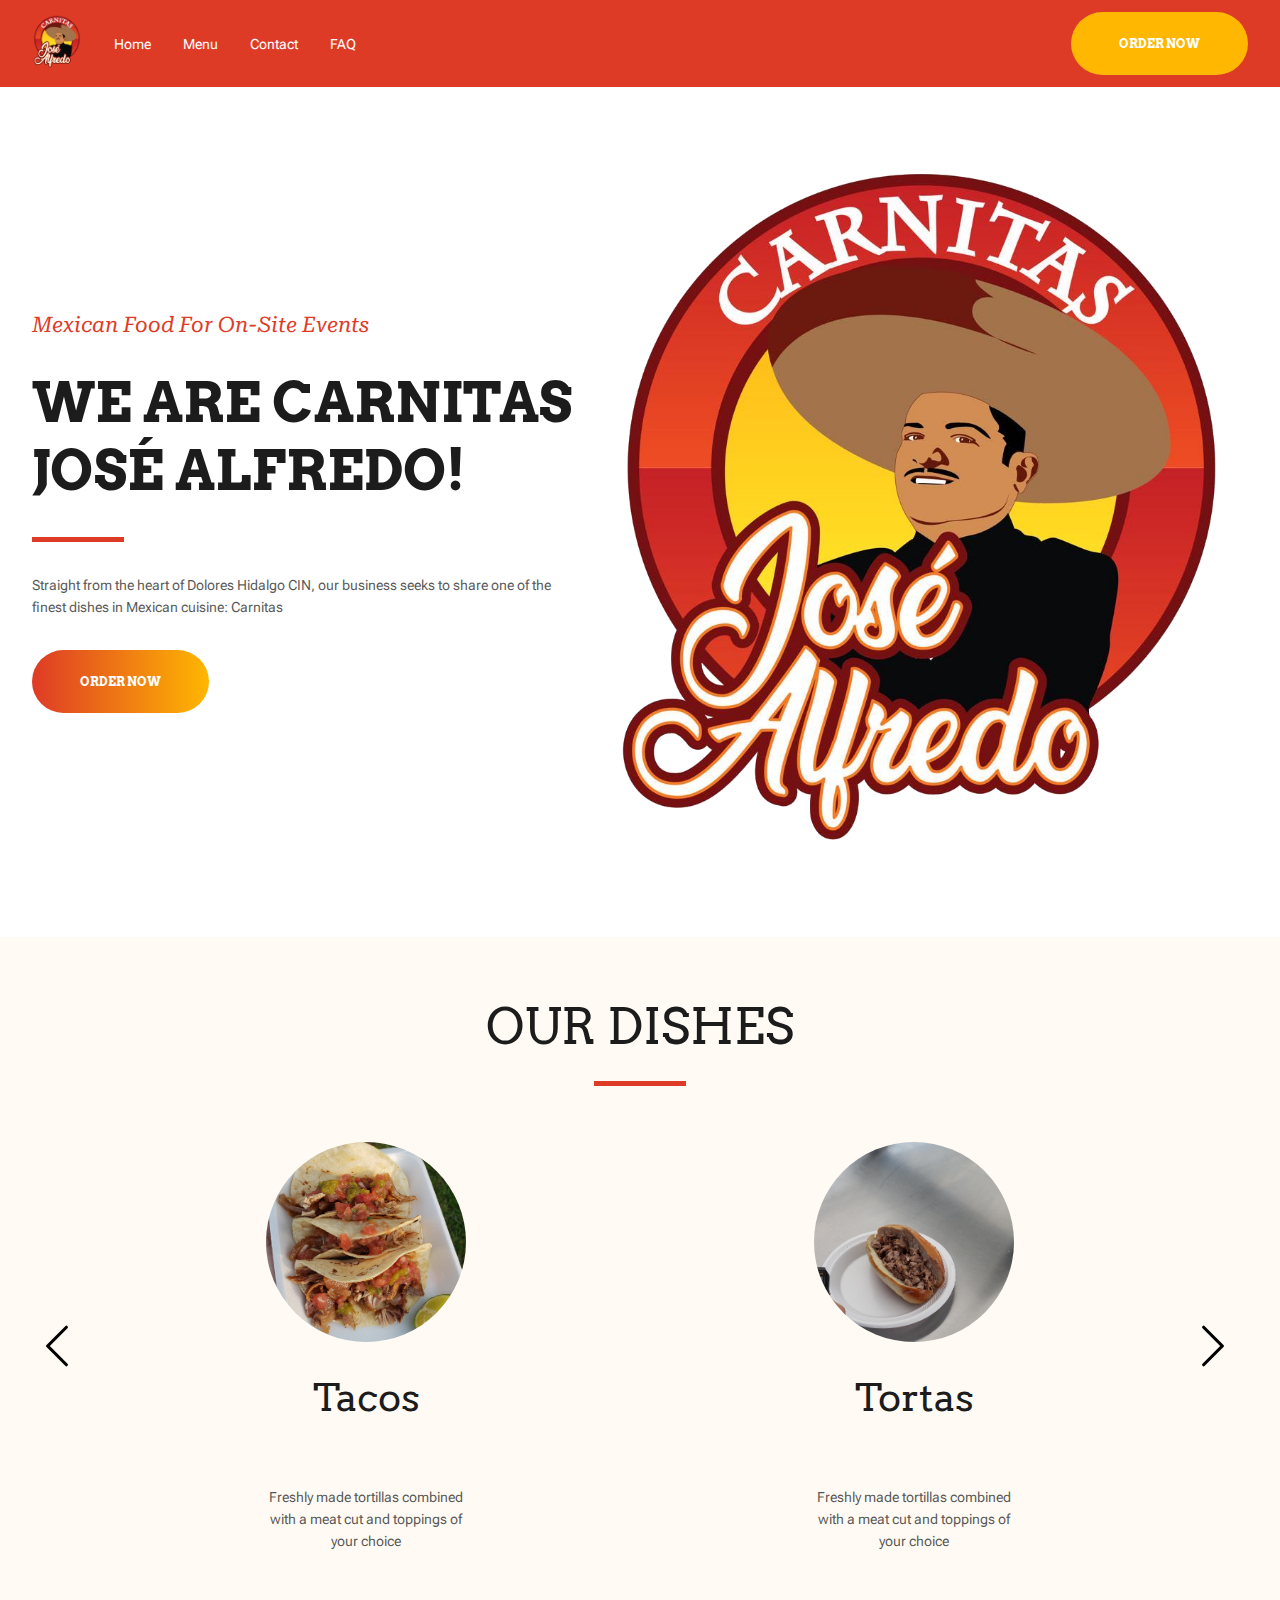
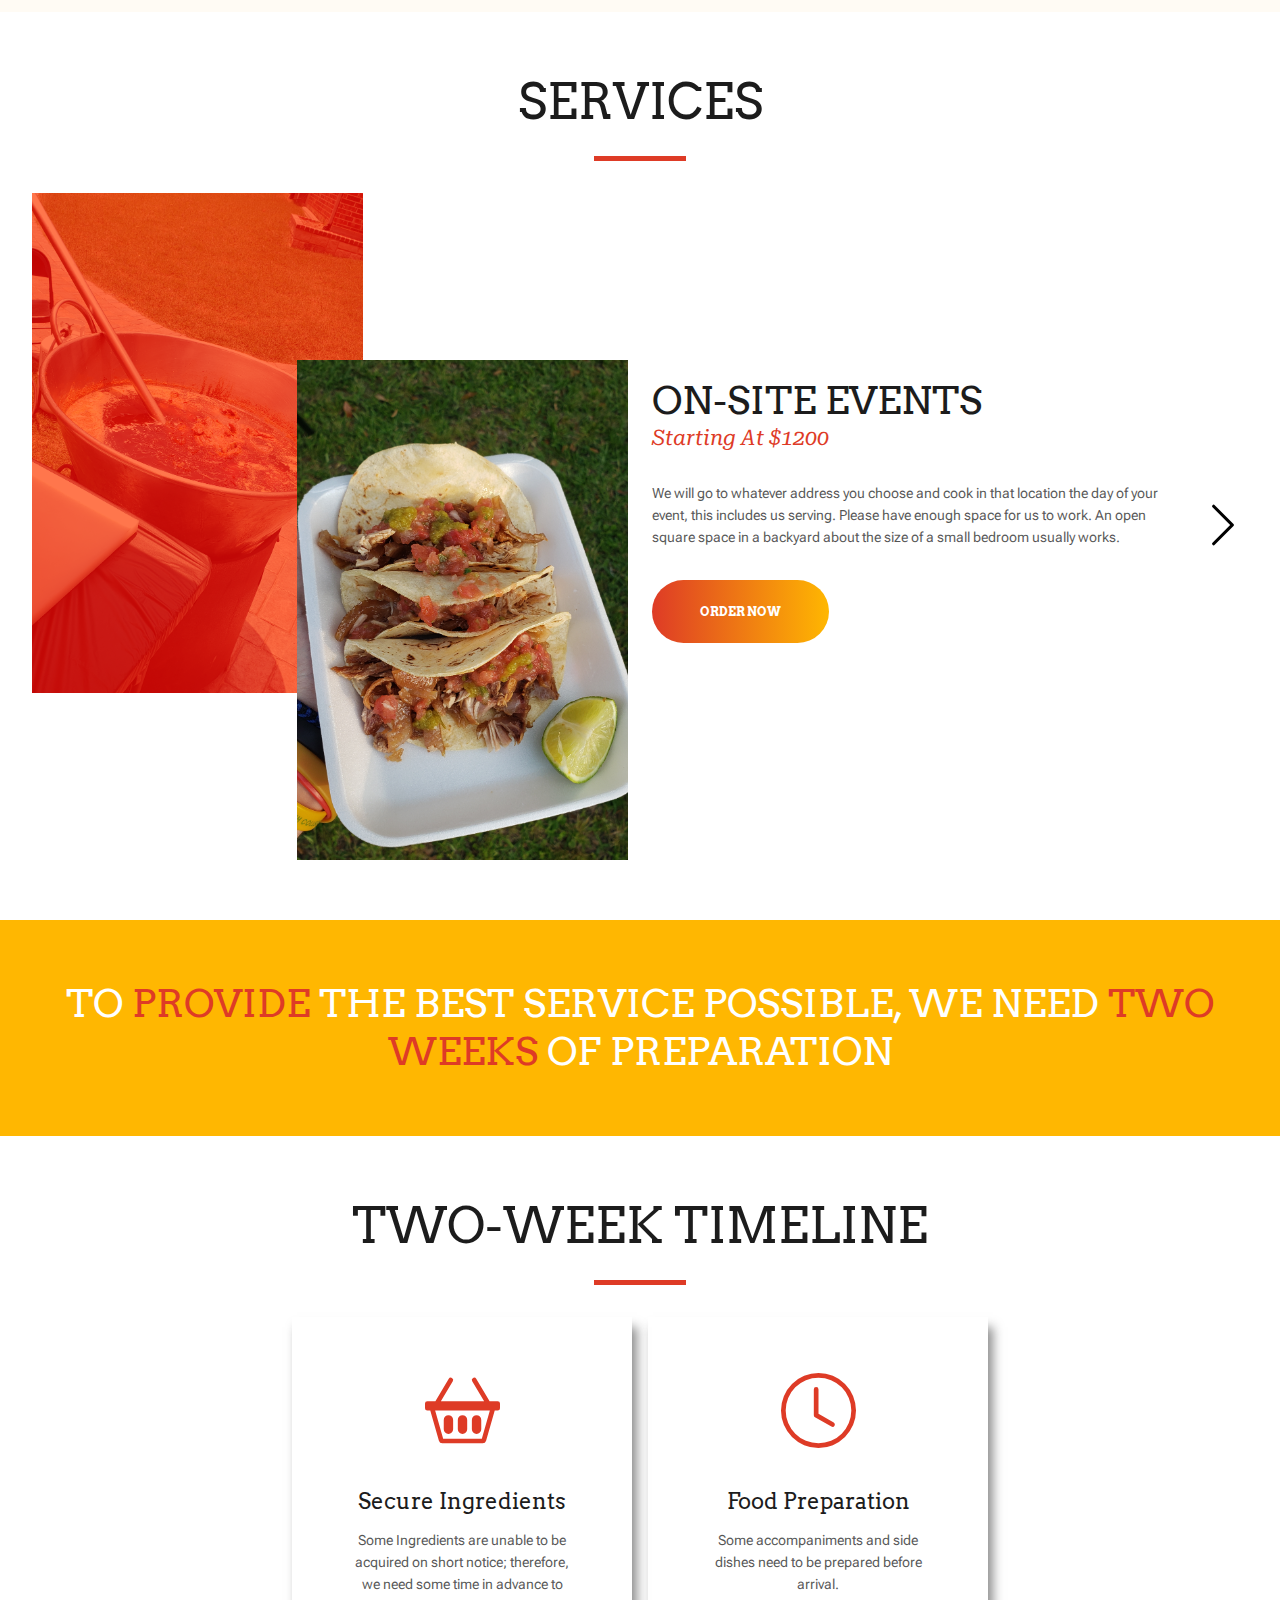
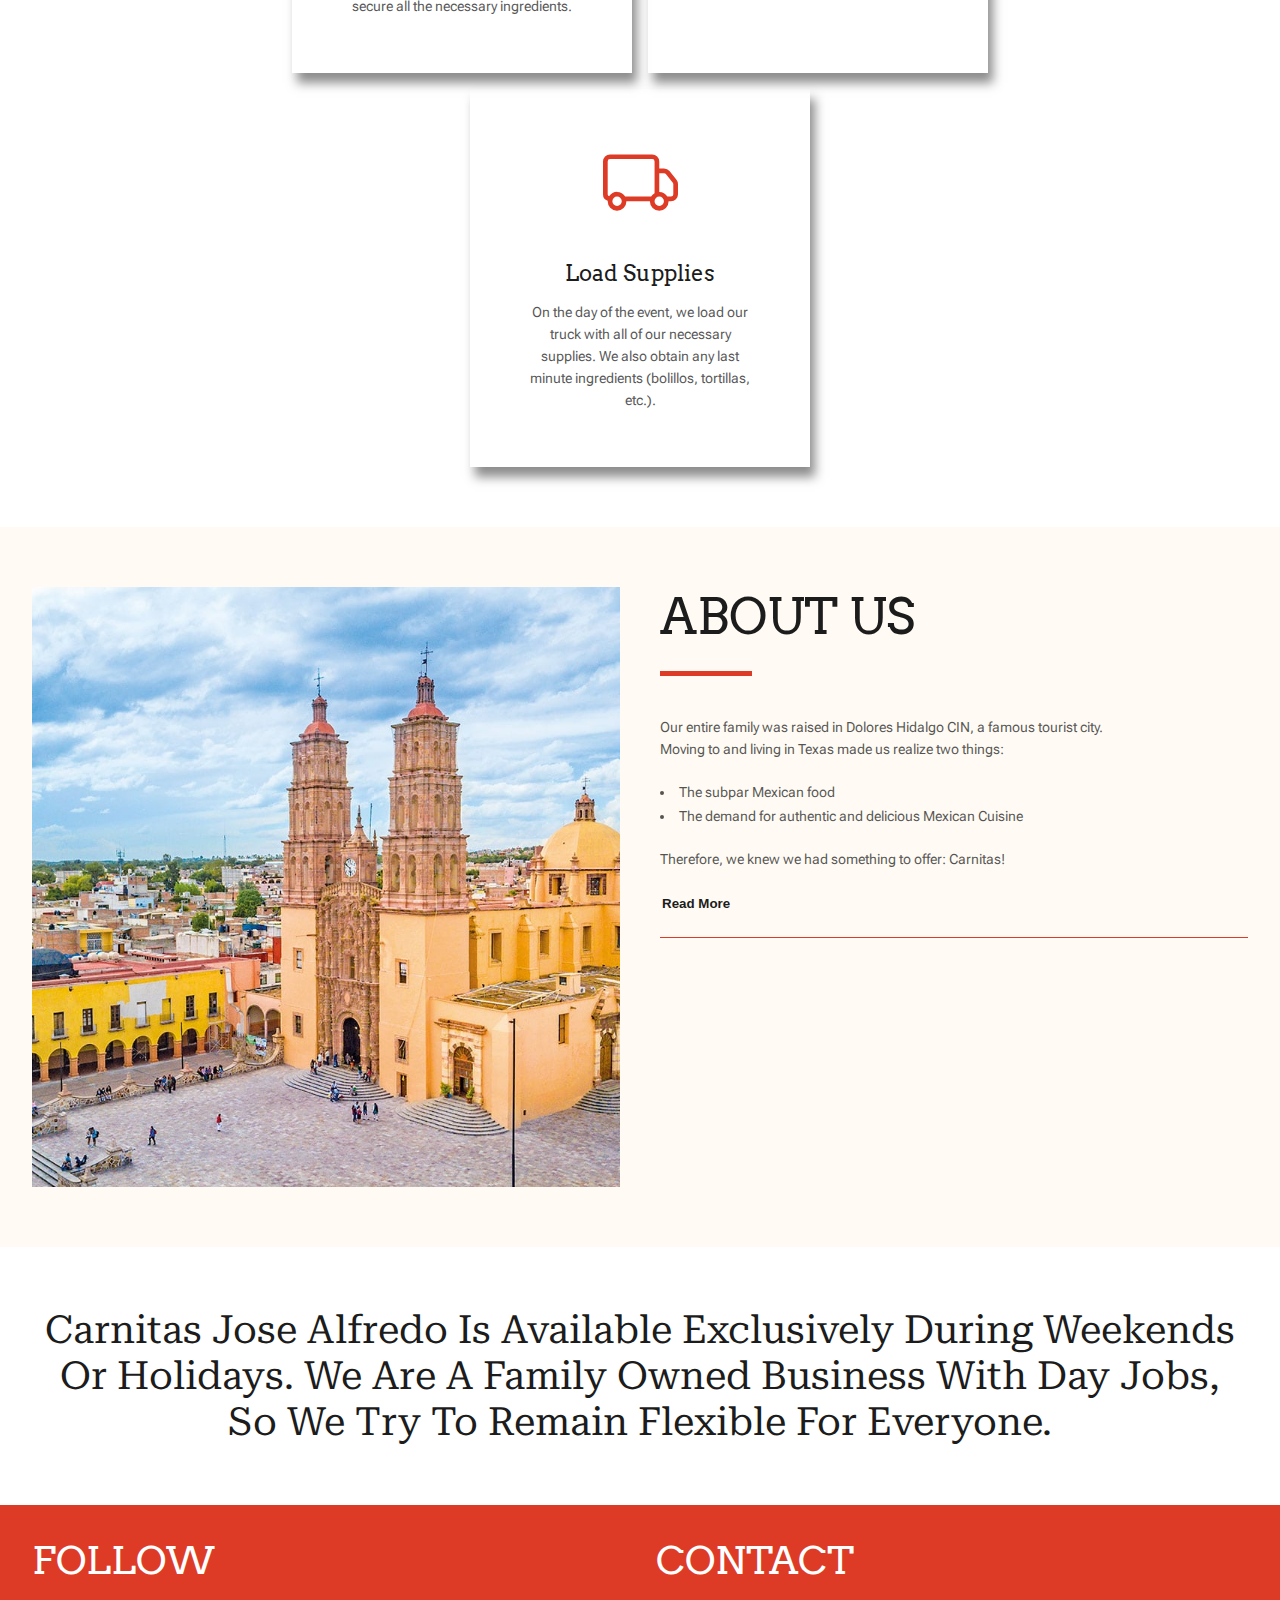
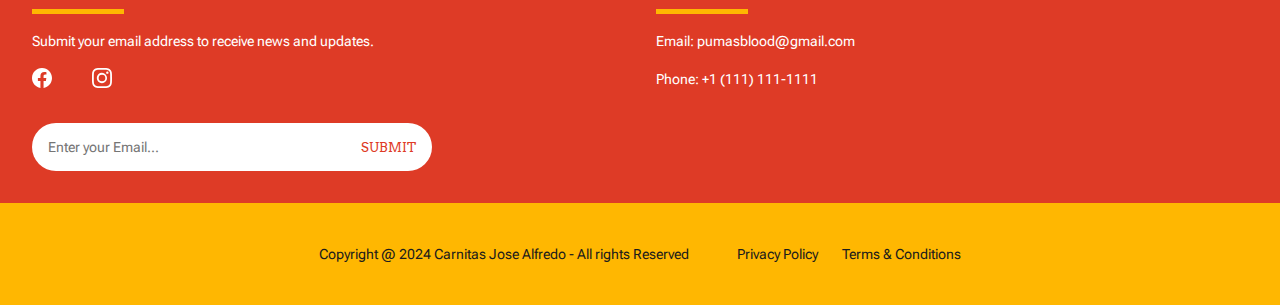
==== commit 8b1014af: "Finished the website" ====
--- a/Website_files/index.html
+++ b/Website_files/index.html
@@ -86,9 +86,9 @@
         
                 <div class="slider">
                     <div class="thing">
-                        <div class="card show" id="tacos">
-                            <div>
-                                <img src="Images/Tacos_Bright.jpg" alt="">
+                        <div class="card show">
+                            <div id="tacos">
+                                <!-- <img src="Images/Tacos_Bright.jpg" alt=""> -->
                             </div>
                             <h3>tacos</h3>
                             <p>Freshly made tortillas combined with  a meat cut and toppings of your choice</p>
@@ -96,9 +96,9 @@
                     </div>
                     
                     <div class="thing">
-                        <div class="card show" id="torta">
-                            <div>
-                                <img src="Images/torta.jpg" alt="">
+                        <div class="card show">
+                            <div id="torta">
+                                <!-- <img src="Images/torta.jpg" alt=""> -->
                             </div>
                             <h3>tortas</h3>
                             <p>Freshly made tortillas combined with  a meat cut and toppings of your choice</p>
@@ -106,9 +106,9 @@
                     </div>
 
                     <div class="thing">
-                        <div class="card show" id="dorados">
-                            <div>
-                                <img src="Images/Tacos_Dark.jpg" alt="">
+                        <div class="card show">
+                            <div id="dorados">
+                                <!-- <img src="Images/Tacos_Dark.jpg" alt=""> -->
                             </div>
                             <h3>crispy tacos</h3>
                             <p>Freshly made tortillas combined with  a meat cut and toppings of your choice</p>
@@ -116,9 +116,9 @@
                     </div>
                     
                     <div class="thing">
-                        <div class="card show" id="special">
-                            <div>
-                                <img src="Images/apa_look_away.jpg" alt="">
+                        <div class="card show">
+                            <div id="gorditas">
+                                <!-- <img src="Images/apa_look_away.jpg" alt=""> -->
                             </div>
                             <h3>gorditas</h3>
                             <p>Freshly made tortillas combined with  a meat cut and toppings of your choice</p>
@@ -126,9 +126,9 @@
                     </div>
 
                     <div class="thing">
-                        <div class="card show" id="special2">
-                            <div>
-                                <img src="Images/Cazo_vertical.jpg" alt="">
+                        <div class="card show">
+                            <div id="rice">
+                                <!-- <img src="Images/Cazo_vertical.jpg" alt=""> -->
                             </div>
                             <h3>rice</h3>
                             <p>Freshly made tortillas combined with  a meat cut and toppings of your choice</p>
@@ -136,9 +136,9 @@
                     </div>
 
                     <div class="thing">
-                        <div class="card show" id="special2">
-                            <div>
-                                <img src="Images/Cazo_vertical.jpg" alt="">
+                        <div class="card show">
+                            <div id="beans">
+                                <!-- <img src="Images/Cazo_vertical.jpg" alt=""> -->
                             </div>
                             <h3>beans</h3>
                             <p>Freshly made tortillas combined with  a meat cut and toppings of your choice</p>
@@ -166,7 +166,7 @@
 
         <div class="container2">
             <div class="carousel">
-                <div class="info">
+                <div class="info onsite">
                     <!-- imgs -->
                     <div class="grid_photo">
                         <ul>
@@ -196,7 +196,7 @@
                         </div>
                     </div>
                 </div>
-                <div class="info">
+                <div class="info pickup">
                     <div class="right_sect">
                         <div id="point">
                             <img class="pointer left" src="Images/chevron-left.svg" width="80" height="80" alt="">
@@ -204,7 +204,7 @@
                         <!-- txt -->
                         <div id="content">
                             <div>
-                                <h3>PICKUP</h3>
+                                <h3>PICKUP EVENTS</h3>
                                 <h5>Starting at $1200</h5>
                             </div>
                             <!-- <hr> -->
@@ -217,10 +217,10 @@
                     <div class="grid_photo">
                         <ul>
                             <li>
-                                <img src="Images/Cazo_vertical.jpg" alt="">
+                                <!-- <img src="Images/Cazo_vertical.jpg" alt=""> -->
                             </li>
                             <li>
-                                <img src="Images/Tacos_Bright.jpg" alt="">
+                                <!-- <img src="Images/Tacos_Bright.jpg" alt=""> -->
                             </li>
                         </ul>
                     </div>
--- a/Website_files/css/style.css
+++ b/Website_files/css/style.css
@@ -29,7 +29,7 @@
 
         /* image dimensions dish section */
     --img-dimensions: 280px;
-    --arrow-dimenions: var(--slider-padding);
+    --arrow-dimensions: 60px;
 
         /* Dish slider */
     --items-per-screen: 3;
@@ -42,6 +42,11 @@
 html {
     font-size: 14px;
     font-family: 'Arvo','Roboto Flex', 'Roboto Serif';
+}
+
+body {
+    overflow-x: hidden; /* Hide horizontal scrollbar */ 
+    min-width: 300px;
 }
 
 h1{
@@ -141,6 +146,7 @@
     background-color: var(--white);
     transform: scale(0);
     cursor: pointer;
+    z-index: 100;
 }
 
 /* Header menu */
@@ -237,8 +243,45 @@
     margin: 0px var(--border-sides);
 }
 
+#tacos,
+#torta,
+#dorados,
+#gorditas,
+#rice,
+#beans
+{
+    background-size: cover;
+    background-position: center center;
+}
+
+#tacos{
+    background-image: url(../Images/Tacos_Bright.jpg);
+}
+
+#torta{
+    background-image: url(../Images/torta.jpg);
+}
+
+#dorados{
+    background-image: url(../Images/dorados.jpg);
+}
+
+#gorditas{
+    background-image: url(../Images/Tacos_Dark.jpg);
+}
+
+#rice{
+    background-image: url(../Images/cazo_dark.jpg);
+}
+
+#beans{
+    background-image: url(../Images/Cazo_vertical.jpg);
+}
+
+
 .handle img{
-    width: var(--arrow-dimenions);
+    width: var(--arrow-dimensions);
+    height: var(--arrow-dimensions);
 }
 
 /* .handle:hover{
@@ -292,11 +335,11 @@
     display: flex;
  }
  .carousel .hide{
-     display: none;
+    display: none;
  }
  
  .arrow{
-     cursor: pointer;
+    cursor: pointer;
  }
 
 /* Services section */
@@ -369,7 +412,8 @@
 }
 
 .pointer{
-    width: var(--arrow-dimenions);
+    width: var(--arrow-dimensions);
+    height: var(--arrow-dimensions);
 }
 
 .Services #content{
@@ -779,27 +823,27 @@
 .plan_card .details{
     display: flex;
     flex-direction: column;
+    list-style: inside none;
     gap: 12px;
-    list-style: inside none;
-   
 }
 
 .plan_card .details li{
     font-family: 'Roboto Flex';
-    justify-content: center;
-    align-items: center;
+    text-align: start;
     padding-left: 24px;
 }
 
 .y-detail{
     background-image: url('../Images/check-circle.svg');
     background-repeat: no-repeat;
+    background-position: left center;
     color: var(--black);
 }
 
 .x-detail{
     background-image: url('../Images/x-circle.svg');
     background-repeat: no-repeat;
+    background-position: left;
     color: rgba(28, 28, 28,0.5);
 }
 
@@ -828,12 +872,15 @@
 /* Table */
 
 .table{
-    padding: var(--border-tb) 240px;
+    padding: var(--border-tb) var(--border-sides);
+    display: flex;
+    justify-content: center;
 }
 
 table{
     border-collapse: collapse;
     width: 100%;
+    max-width: 1200px;
     border-radius: 4px;
     overflow: hidden;
 }
@@ -854,7 +901,8 @@
     text-align: center;
     text-transform: uppercase;
     color: var(--white);
-    width: var(--border-tb);
+    width: 120px;
+    min-width: 80px;
 }
 
 table tbody tr td:nth-last-child(1),
@@ -900,16 +948,23 @@
 
 .sides{
     background-color: rgba(255, 183, 31,0.1);
-    padding: var(--border-tb) 160px;
+    padding: var(--border-tb) var(--border-sides);
 }
 
 .sides_cards{
-    display: grid;
-    grid-template-columns: 400px 400px 400px;
-    height: fit-content;
+    display: flex;
+    /* height: fit-content; */
     width: 100%;
     /* grid-column-gap: 100px; */
-    justify-content: space-between;
+    justify-content: center;
+    align-items: center;
+    gap: 16px;
+}
+
+.sides_container{
+    display: flex;
+    justify-content: center;
+    gap: 16px;
 }
 
 .s_card{
@@ -921,19 +976,32 @@
     box-shadow: 5px 5px 15px rgba(28, 28, 28, 0.3);
 }
 
+.item1 #card_img{
+    background-image: url('../Images/cazo_dark.jpg');
+}
+.item2 #card_img{
+    background-image: url('../Images/dorados.jpg');
+}
+.item3 #card_img{
+    background-image: url('../Images/torta.jpg');
+}
+
 #card_img{
     width: 400px;
-    height: var(--img-dimensions);
+    height: var(--img-dimensions); 
+    background-size: cover;
+    background-position: center center;
     display: inline-block; 
     position: relative;
     overflow: hidden;
 }
 
-.s_card img{
+
+/* .s_card img{
     width: 400px;
-}
-
-#card_bottom{
+} */
+
+.card_bottom{
     display: flex;
     flex-direction: column;
     gap: 40px;
@@ -1087,6 +1155,10 @@
     scroll-behavior: smooth;
 }
 /* header */
+.desktop_nav{
+    transition: transform .3s ease;
+}
+
 .desktop_nav ul a{
     transition: color .6s ease;
 }
@@ -1266,7 +1338,7 @@
         --border-sides: 32px;
         --items-per-screen: 2;
         --img-dimensions: 200px;
-        --arrow-dimensions: 60px;
+        --arrow-dimensions: 50px;
         --last-index: 4;
     }
 
@@ -1310,6 +1382,24 @@
     .parroquia{
         width: 50%;
         /* height: 400px; */
+    }
+
+    /* Package plans */
+
+    .plan_card .details li{
+        padding-top: 3px;
+        height: 18px;
+    }
+
+    /* Sides section */
+
+    .sides_cards{
+        flex-direction: column;
+    }
+
+    .card_bottom{
+        gap: 24px;
+        margin-bottom: 16px;
     }
 
     /* Footer */
@@ -1336,8 +1426,18 @@
         --arrow-dimensions: 40px;
         --last-index: 5;
     }
+
     html{
         font-size: 10px;
+    }
+
+    #subtitle{
+        margin-bottom: 32px;
+        gap: 12px;
+    }
+
+    #subtitle hr{
+        width: 60px;
     }
 
     /* Header */
@@ -1354,7 +1454,7 @@
         justify-content: start;
         align-items: start;
         max-width: var(--menu-size);
-        height: 3000px;
+        height: 1800px;
         padding: 12px var(--border-sides);
         top: 0;
         right: 0;
@@ -1403,6 +1503,12 @@
         gap: 24px;
     }
 
+    /* Services */
+
+    .grid_photo ul li{
+        max-height: 320px;
+    } 
+
     /* timeline */
 
     .steps2{
@@ -1417,6 +1523,7 @@
         max-width: 350px;
         width: 100%;
         min-height: 350px;
+        padding: 40px;
     }
 
     /* About */
@@ -1432,6 +1539,51 @@
     .parroquia{
         height: 350px;
     }
+
+    /* Package plans */
+
+    .plan_card{
+        padding: 16px;
+    }
+
+    .plan_card .details{
+        gap: 2px;
+    }
+    .plan_card .details li{
+        padding-top: 3px;
+        height: 18px;
+    }
+
+
+
+    .plan_nav li{
+        width: 57px;
+        height: 44px;
+    }
+
+    sub{
+        padding-bottom: 13px;
+    }
+
+    .y-detail{
+        background-size: 12px;
+    }
+    .x-detail{
+        background-size: 12px;
+    }
+
+    /* Sides section */
+
+    .sides_container{
+        flex-direction: column;
+    }
+
+    .card_bottom{
+        gap: 16px;
+        margin-bottom: 8px;
+    }
+
+
 
     /* footer */
 
@@ -1448,7 +1600,19 @@
 @media (max-width: 690px) {
     :root{
         --img-dimensions: 150px;
-        --arrow-dimensions: 50px;
+    }
+
+    html p{
+        line-height: 20px;
+    }
+
+    #to-top{
+        bottom: 15px;
+        right: 15px;
+    }
+
+    #to-top:hover{
+        bottom: 20px;
     }
 
     /* Dishes */
@@ -1459,8 +1623,16 @@
 
     /* Services */
 
+
     .carousel > .info{
+        gap: 24px;
+        justify-content: space-between;
+    }
+    .carousel > .onsite{
         flex-direction: column;
+    }
+    .carousel > .pickup{
+        flex-direction: column-reverse;
     }
 
     .grid_photo{
@@ -1472,10 +1644,6 @@
         grid-template-columns: 1fr;
     } 
 
-    .grid_photo ul li{
-        max-height: 320px;
-    } 
-
     .grid_photo li:nth-child(1){
         grid-row: 1 / span 1;
         grid-column: 1 / span 1;
@@ -1497,7 +1665,62 @@
         align-self: baseline;
     }
 
+    /* Package plans */
+
+    .packages #subtitle{
+        padding: 40px;
+    }
+
+    #pickup #subtitle,
+    #pickup #frame,
+    #on_site #subtitle,
+    #on_site #frame{
+        width: 100%;
+    }
+
+    #pickup{
+        flex-direction: column;
+    }
+
+    #on_site{
+        flex-direction: column-reverse;
+    }
+
+    /* Table */
+
+    th,
+    td{
+    padding: 8px 16px;
+    }
+
+    /* Sides */
+
+    .s_card{
+        max-width: 250px;
+    }
+
+    #card_img{
+        width: 250px;
+    }
+
+    /* Fill out form */
+
+    .p_info{
+        flex-direction: column;
+        gap: 8px;
+    }
+
+    .form_inputs{
+        display: flex;
+        flex-direction: column;
+        gap: 8px;
+    }
+
     /* footer */
+
+    .contact-info #subtitle h3{
+        font-size: 28px;
+    }
 
     .top{
         gap: 16px;
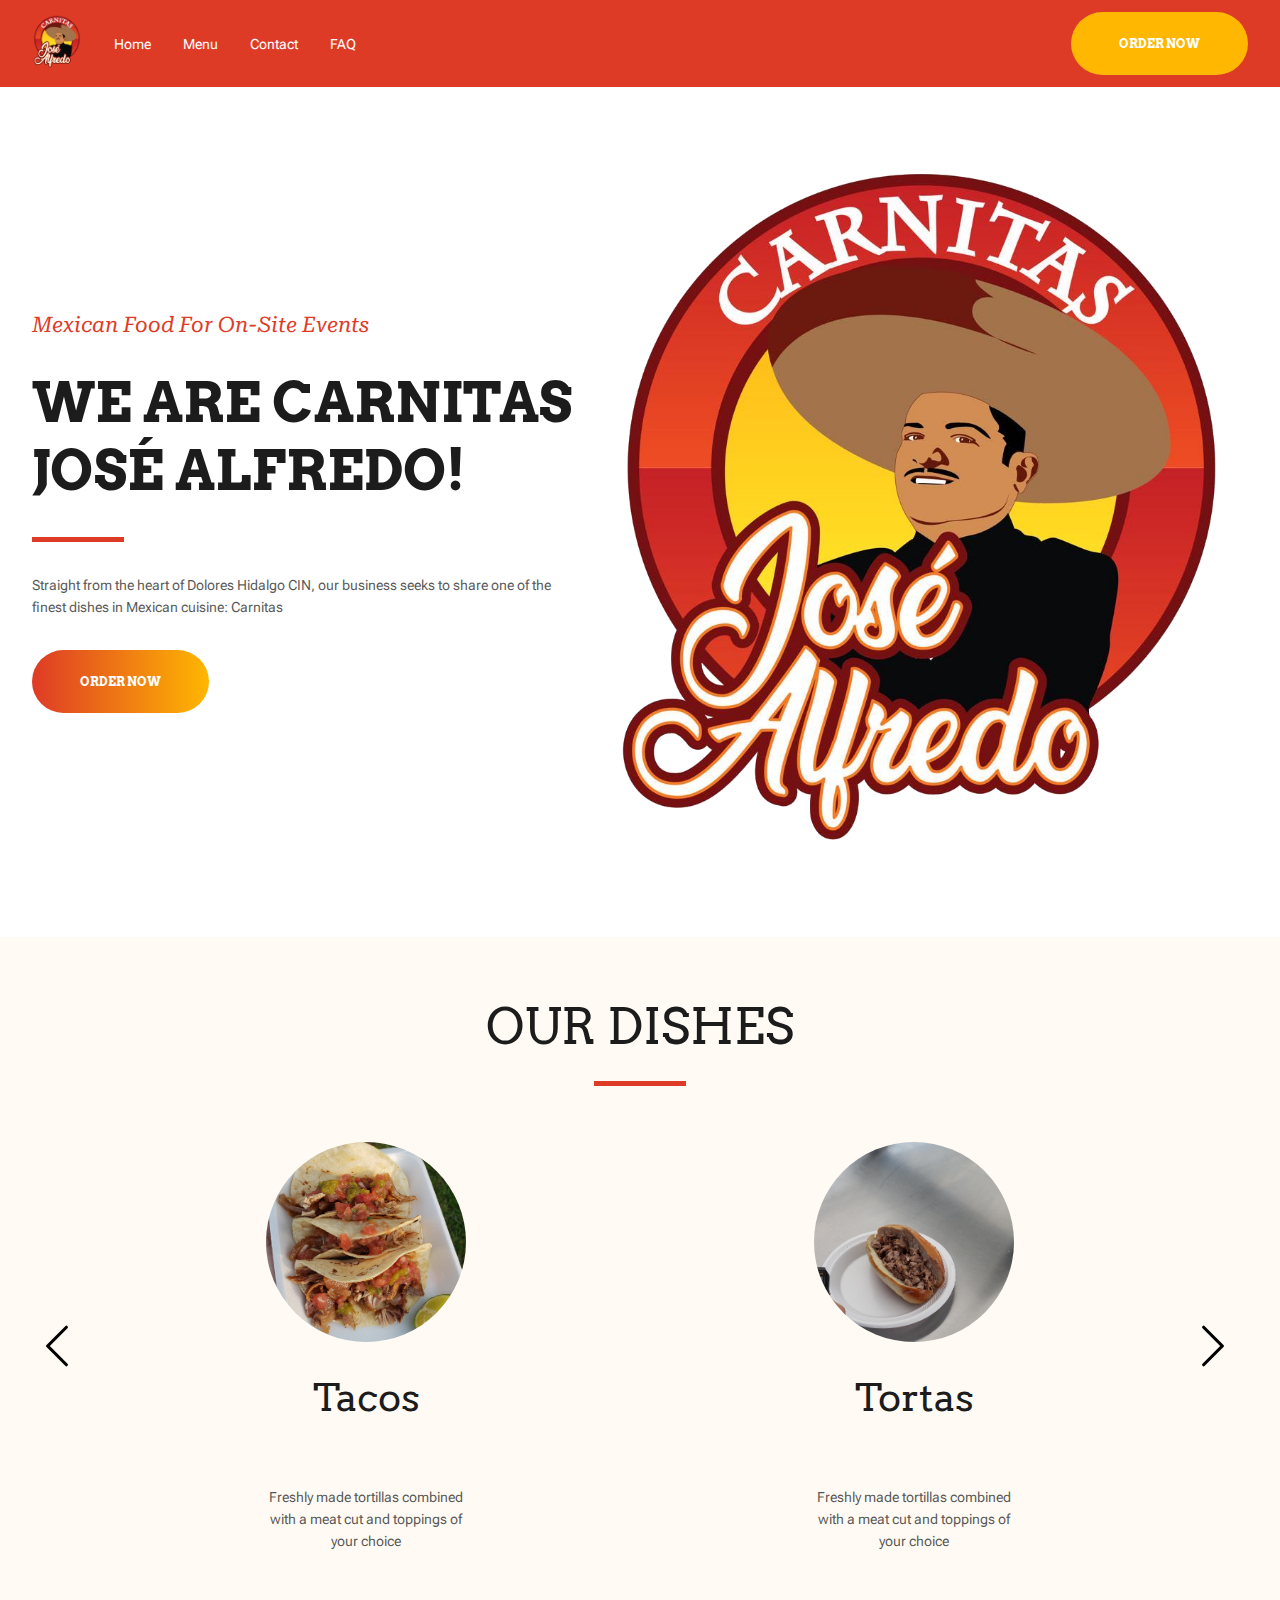
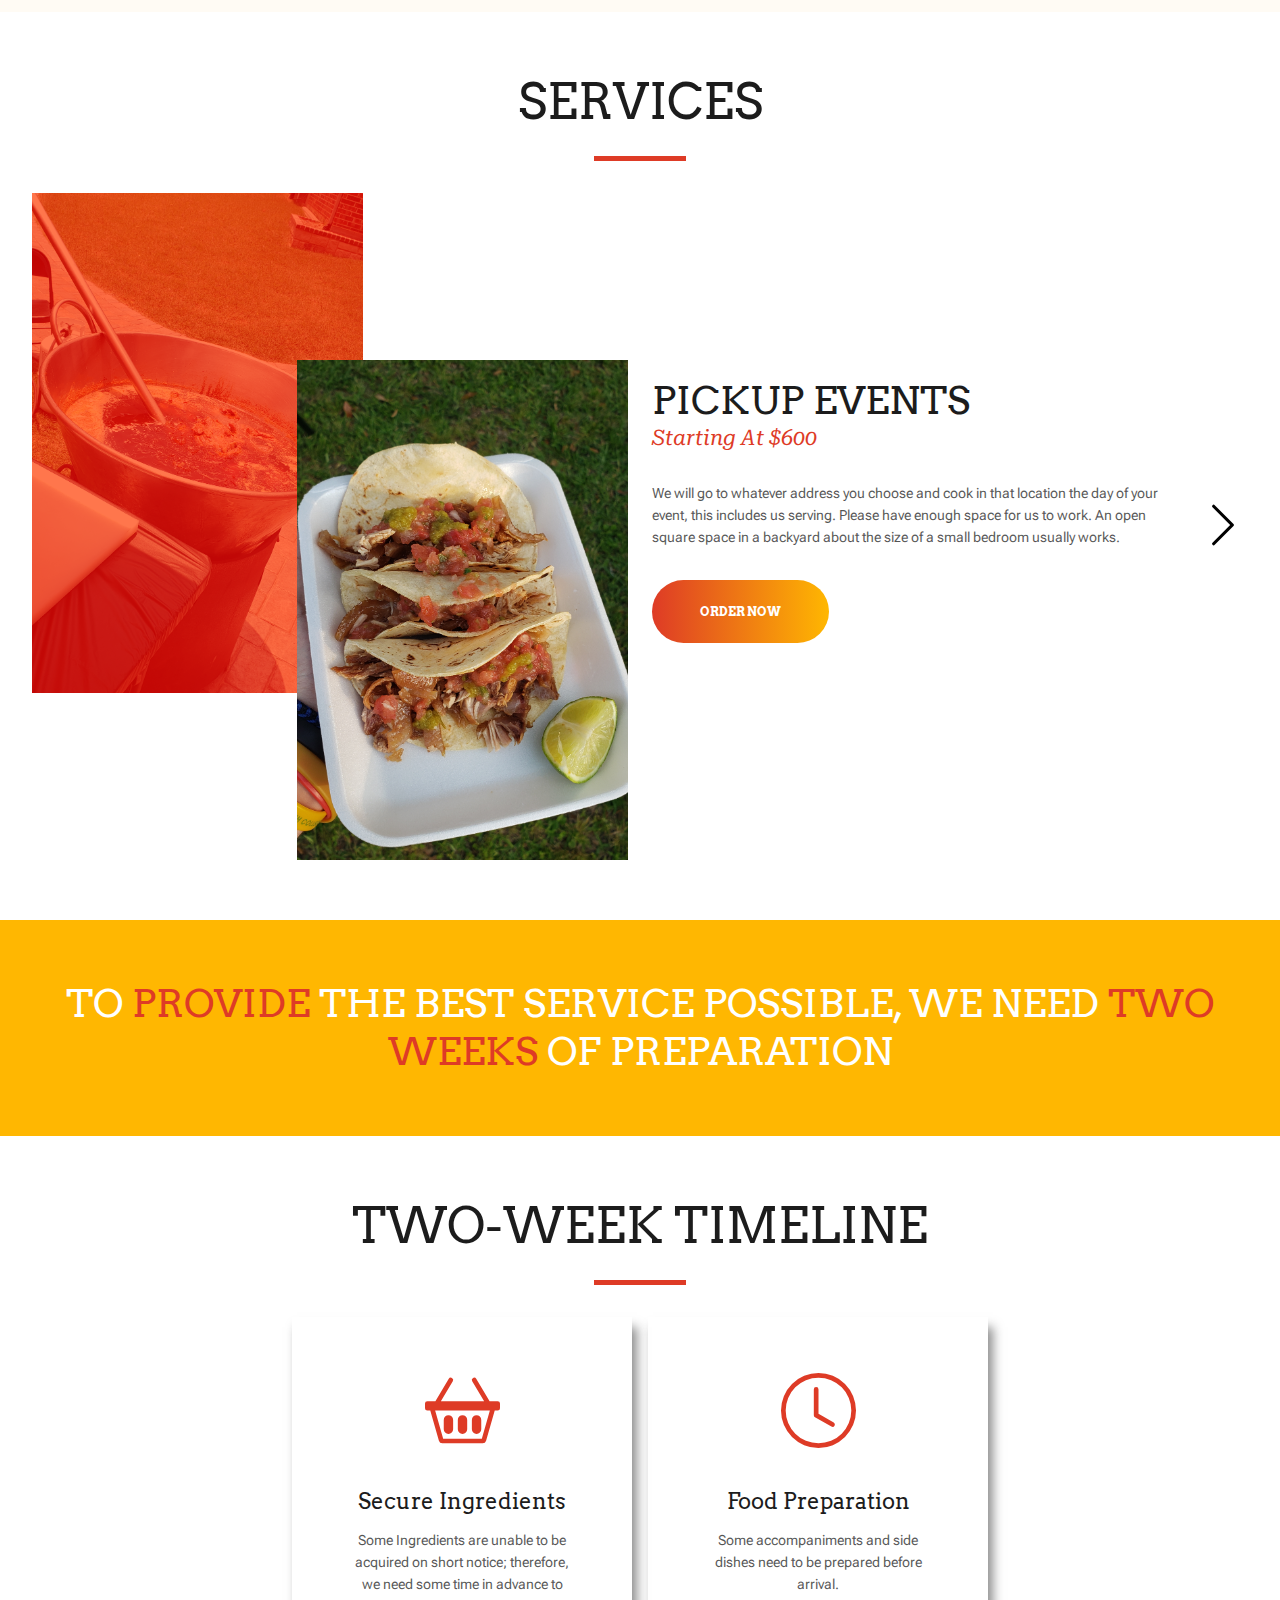
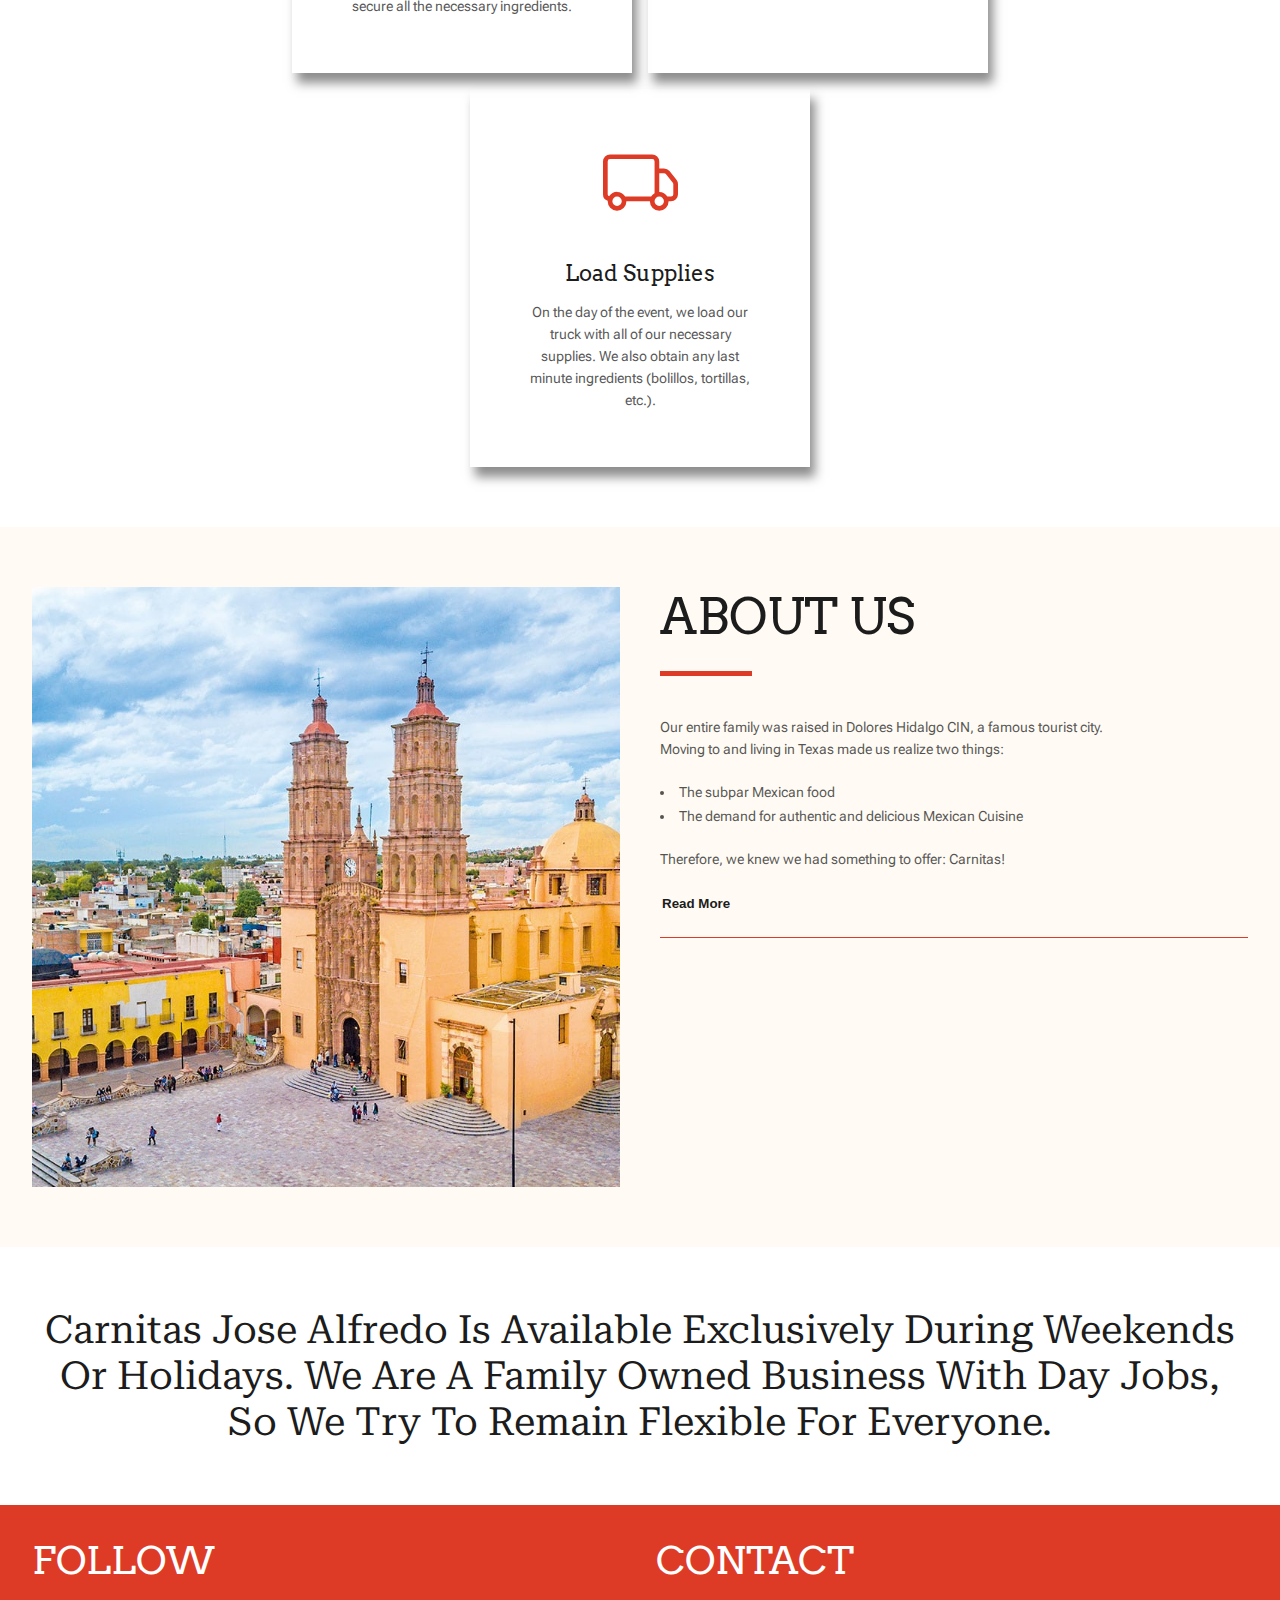
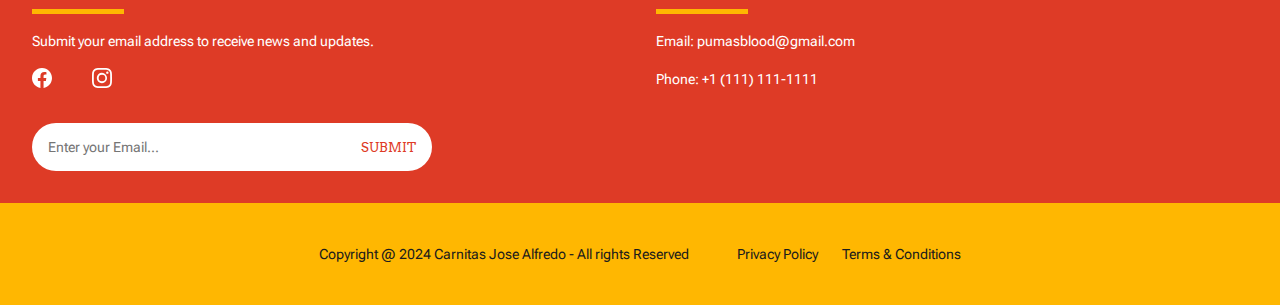
==== commit 38dd5c3d: "made buttons in home page usable" ====
--- a/Website_files/index.html
+++ b/Website_files/index.html
@@ -20,7 +20,7 @@
     <!-- header -->
     <header>   
        <div>
-           <a href="">
+           <a href="index.html">
                 <img src="Images\carnitas_logo_transparent.png" width="50" height="56" alt="Carnitas logo">
             </a>
             <nav class="desktop_nav">
@@ -59,7 +59,7 @@
             </div>
             
             <div>
-                <a href="" class="btn_outline"> ORDER NOW </a>
+                <a href="menu.html#pickup" class="btn_outline"> ORDER NOW </a>
             </div>
         </div>
         <div id="right_hero">
@@ -182,13 +182,13 @@
                         <!-- txt -->
                         <div id="content">
                             <div>
-                                <h3>ON-SITE EVENTS</h3>
-                                <h5>Starting at $1200</h5>
+                                <h3>PICKUP EVENTS</h3>
+                                <h5>Starting at $600</h5>
                             </div>
                             <!-- <hr> -->
                             <p>We will go to whatever address you choose and cook in that location the day of your event, this includes us serving. Please have enough space for us to work. An open square space in a backyard about the size of a small bedroom usually works.</p>
                             <div>
-                                <a href="" class="btn_outline"> ORDER NOW </a>
+                                <a href="menu.html#pickup" class="btn_outline"> ORDER NOW </a>
                             </div>
                         </div>
                         <div id="point">
@@ -204,13 +204,13 @@
                         <!-- txt -->
                         <div id="content">
                             <div>
-                                <h3>PICKUP EVENTS</h3>
+                                <h3>ON-SITE EVENTS</h3>
                                 <h5>Starting at $1200</h5>
                             </div>
                             <!-- <hr> -->
                             <p>We will go to whatever address you choose and cook in that location the day of your event, this includes us serving. Please have enough space for us to work. An open square space in a backyard about the size of a small bedroom usually works.</p>
                             <div>
-                                <a href="" class="btn_outline"> ORDER NOW </a>
+                                <a href="menu.html#on_site" class="btn_outline"> ORDER NOW </a>
                             </div>
                         </div>
                     </div>
--- a/Website_files/css/style.css
+++ b/Website_files/css/style.css
@@ -191,6 +191,7 @@
 header .sidebar{
     display: none;
     width: fit-content;
+    cursor: pointer;
 }
 header .sidebar img{
     width: 28px;
